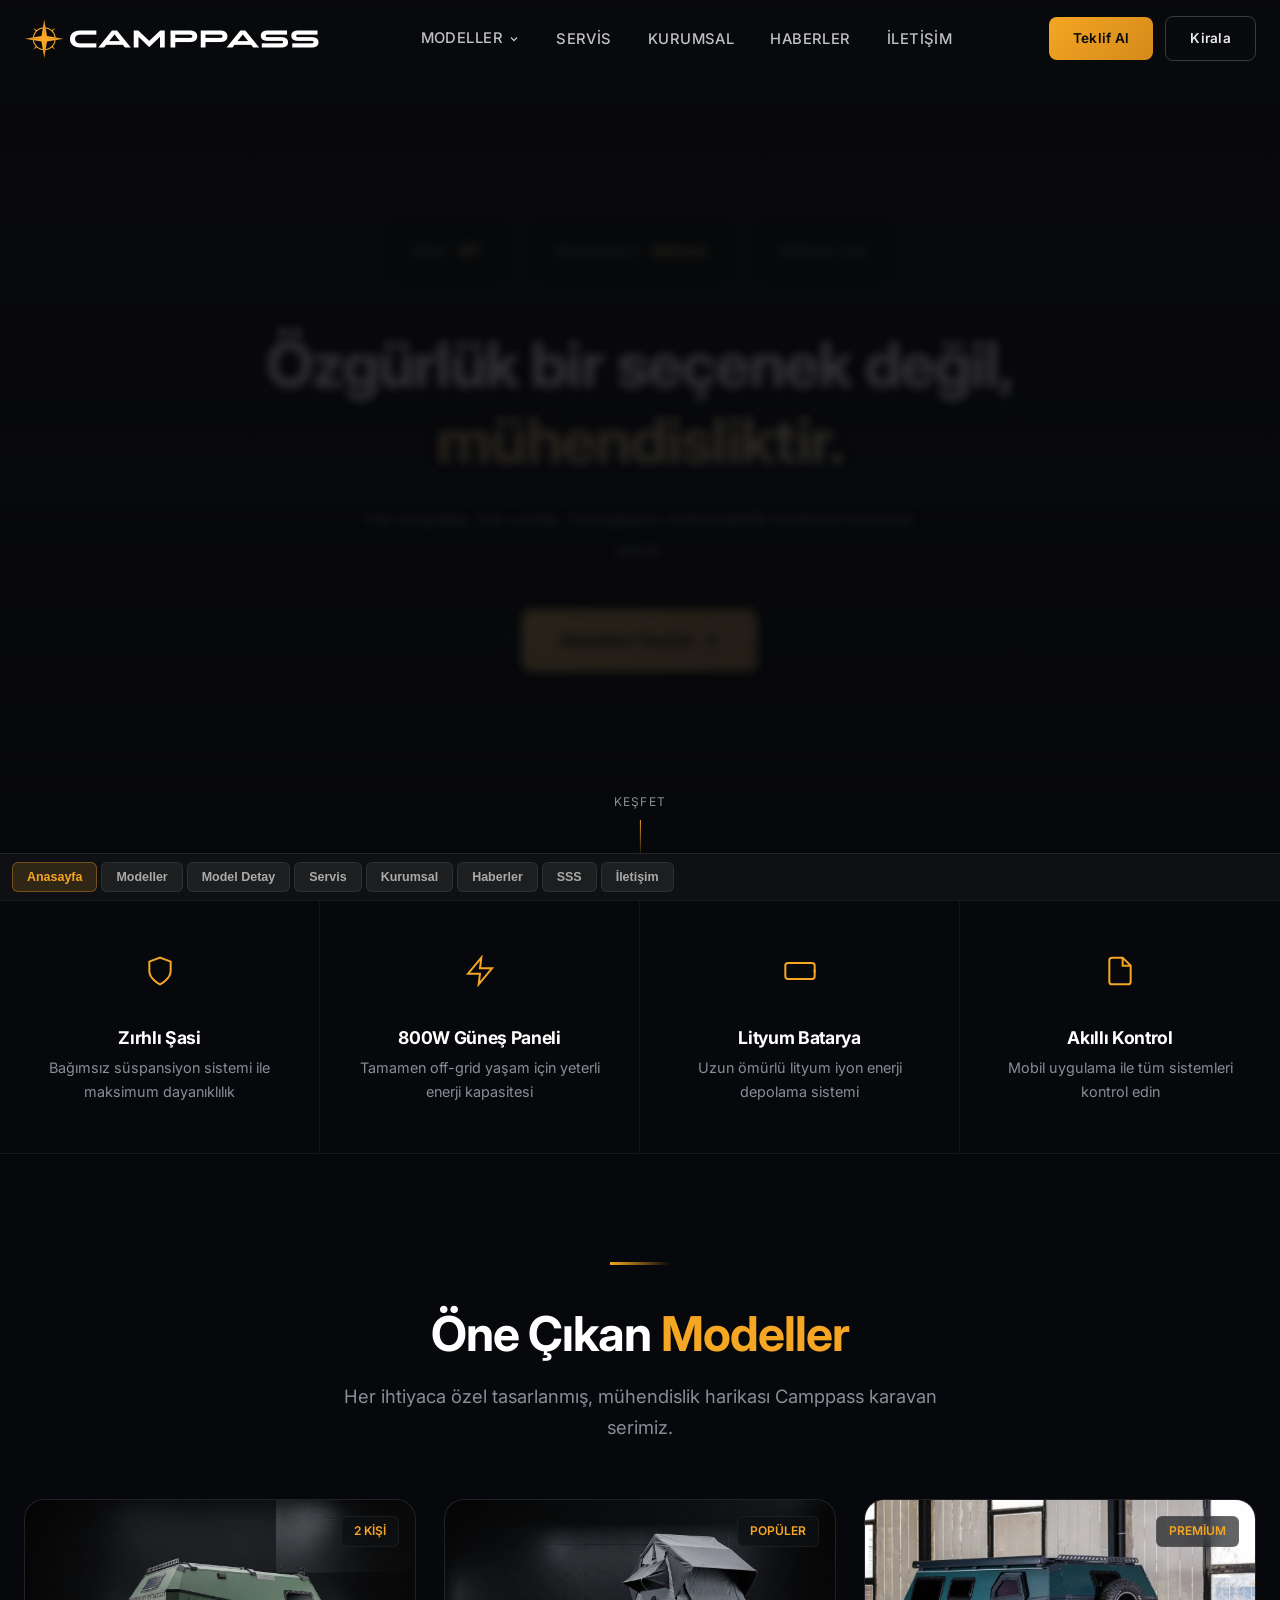
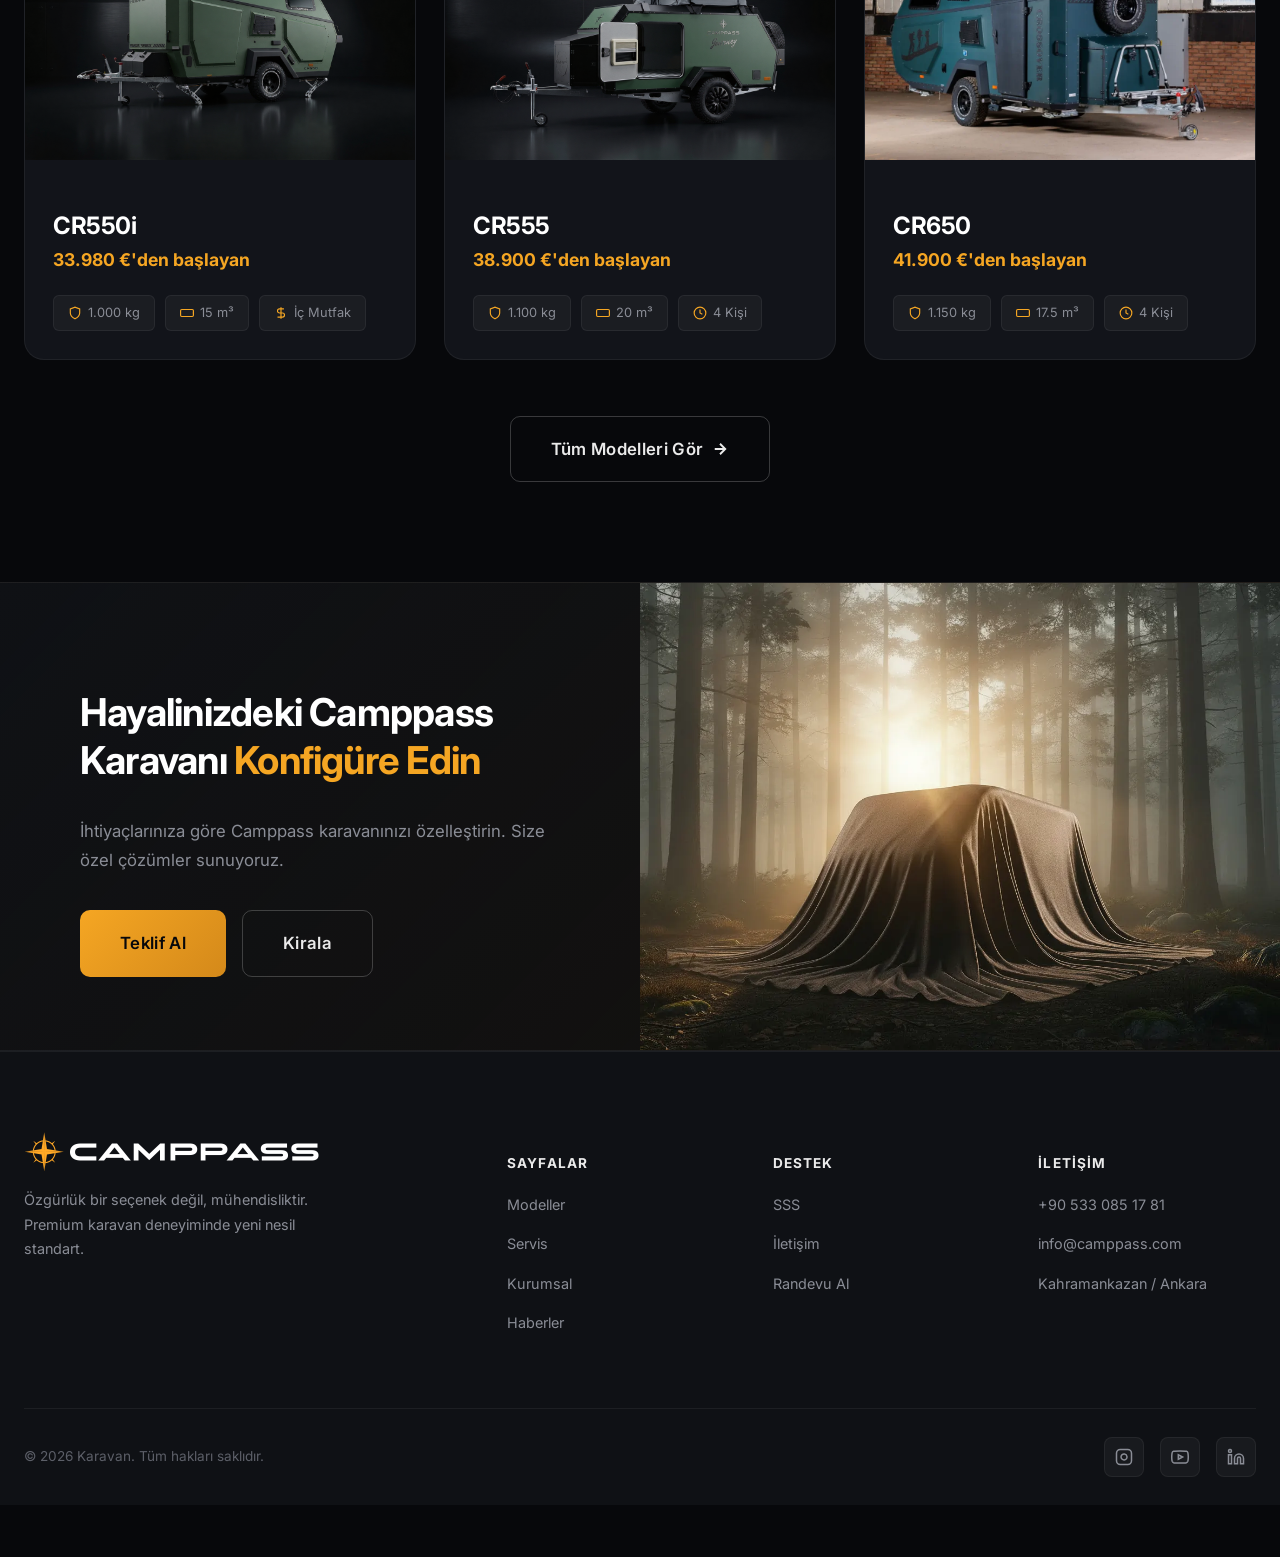
==== theme_camppass/preview.html @ e2d8f5e0 "Camppass Caravan - Odoo 16 Premium Website & 3D Configurator Three complete Odoo 16 modules: - carav" ====
﻿<!DOCTYPE html>
<html lang="tr">
<head>
    <meta charset="UTF-8"/>
    <meta name="viewport" content="width=device-width, initial-scale=1.0"/>
    <title>Camppass Premium — Local Preview</title>
    <link rel="preconnect" href="https://fonts.googleapis.com"/>
    <link href="https://fonts.googleapis.com/css2?family=Inter:wght@400;500;600;700;800;900&amp;display=swap" rel="stylesheet"/>
    <link rel="stylesheet" href="static/src/css/style.css"/>
    <link rel="stylesheet" href="static/src/css/models-cinematic.css"/>
    <link rel="stylesheet" href="static/src/css/corporate-cinematic.css"/>
    <link rel="stylesheet" href="static/src/css/contact-cinematic.css"/>
    <style>
        /* Preview-only nav for page switching */
        .preview-nav{position:fixed;bottom:0;left:0;right:0;z-index:99999;background:rgba(15,17,21,.95);backdrop-filter:blur(16px);-webkit-backdrop-filter:blur(16px);border-top:1px solid rgba(255,255,255,.08);display:flex;gap:4px;padding:8px 12px;overflow-x:auto;font-family:'Inter',sans-serif;}
        .preview-nav button{background:rgba(255,255,255,.06);color:#aaa;border:1px solid rgba(255,255,255,.08);border-radius:6px;padding:7px 14px;font-size:.78rem;font-weight:600;cursor:pointer;white-space:nowrap;transition:all .25s;}
        .preview-nav button:hover,.preview-nav button.active{background:rgba(245,166,35,.15);color:#F5A623;border-color:rgba(245,166,35,.35);}
        .preview-page{display:none;}
        .preview-page.active{display:block;}
        /* placeholder images */
        img[src*="caravan_theme"]{background:linear-gradient(135deg,#14161C 0%,#1A1D25 100%);display:block;min-height:180px;object-fit:cover;}
        video{background:#0a0b0e;}
        body{margin:0;padding:0;}

        /* ============================================================
           HERO CINEMATIC TEXT REVEAL
           ============================================================ */
        #heroContent {
            transition: opacity 0.9s ease-in-out,
                        filter 0.9s ease-in-out,
                        transform 0.9s ease-in-out;
        }
        #heroContent.hero-playing {
            opacity: 0.28;
            filter: blur(5px) brightness(0.6) saturate(0.45);
            transform: scale(0.982);
        }
        #heroContent.hero-revealed {
            opacity: 1;
            filter: blur(0px) brightness(1) saturate(1)
                    drop-shadow(0 0 28px rgba(245,166,35,0.35));
            transform: scale(1);
        }
        /* Overlay: darker during playback, lighter after reveal */
        #heroOverlay {
            transition: background 0.9s ease-in-out;
        }
        #heroOverlay.hero-playing {
            background: linear-gradient(180deg,
                rgba(7,8,11,0.50) 0%,
                rgba(7,8,11,0.72) 55%,
                rgba(7,8,11,1) 100%);
        }
        #heroOverlay.hero-revealed {
            background: linear-gradient(180deg,
                rgba(7,8,11,0.12) 0%,
                rgba(7,8,11,0.30) 48%,
                rgba(7,8,11,0.82) 84%,
                rgba(7,8,11,1) 100%);
        }
    </style>
</head>
<body class="caravan-page" style="padding-bottom:52px;">

<!-- ============ PREVIEW PAGE SWITCHER ============ -->
<div class="preview-nav" id="previewNav">
    <button class="active" data-page="home">Anasayfa</button>
    <button data-page="models">Modeller</button>
    <button data-page="detail">Model Detay</button>
    <button data-page="service">Servis</button>
    <button data-page="corporate">Kurumsal</button>
    <button data-page="news">Haberler</button>
    <button data-page="faq">SSS</button>
    <button data-page="contact">İletişim</button>
</div>

<!-- ============================================================
     HEADER (shared)
     ============================================================ -->
<header class="cv-header" id="cvHeader">
    <div class="cv-header-inner">
        <a href="#" class="cv-logo" onclick="return false;">
            <img src="static/src/img/camppass-logo.webp" alt="Camppass" height="38"/>
        </a>
        <ul class="cv-nav">
            <li class="cv-nav-dropdown">
                <a href="#" data-go="models" class="cv-nav-dropdown-trigger">Modeller <svg class="cv-nav-arrow" width="12" height="12" viewBox="0 0 24 24" fill="none" stroke="currentColor" stroke-width="2.5"><polyline points="6 9 12 15 18 9"/></svg></a>
                <ul class="cv-nav-dropdown-menu">
                    <li><a href="#" data-go="detail" data-detail-model="cr650">CR650</a></li>
                    <li><a href="#" data-go="detail" data-detail-model="cr550i">CR550i</a></li>
                    <li><a href="#" data-go="detail" data-detail-model="cr555">CR555</a></li>
                    <li><a href="#" data-go="detail" data-detail-model="cr400j">CR400 Journey</a></li>
                    <li><a href="#" data-go="detail" data-detail-model="cr400">CR400</a></li>
                    <li><a href="#" data-go="detail" data-detail-model="cr455">CR455</a></li>
                    <li><a href="#" data-go="detail" data-detail-model="cr550">CR550</a></li>
                    <li class="cv-nav-dropdown-divider"></li>
                    <li><a href="#" data-go="models" class="cv-nav-dropdown-all">Stoktaki Modeller →</a></li>
                </ul>
            </li>
            <li><a href="#" data-go="service">Servis</a></li>
            <li><a href="#" data-go="corporate">Kurumsal</a></li>
            <li><a href="#" data-go="news">Haberler</a></li>
            <li><a href="#" data-go="contact">İletişim</a></li>
        </ul>
        <div class="cv-header-cta">
            <a href="#" class="cv-btn cv-btn-gold" data-go="models">Teklif Al</a>
            <a href="#" class="cv-btn cv-btn-outline" data-go="contact">Kirala</a>
        </div>
        <button class="cv-hamburger" aria-label="Menü" id="cvHamburger">
            <span></span><span></span><span></span>
        </button>
    </div>
</header>

<div class="cv-mobile-menu" id="cvMobileMenu">
    <button class="cv-mobile-close" id="cvMobileClose" aria-label="Kapat">
        <svg width="24" height="24" viewBox="0 0 24 24" fill="none" stroke="currentColor" stroke-width="2"><line x1="18" y1="6" x2="6" y2="18"/><line x1="6" y1="6" x2="18" y2="18"/></svg>
    </button>
    <nav class="cv-mobile-nav">
        <a href="#" class="cv-mob-link" data-go="home">Anasayfa</a>

        <!-- Modeller accordion -->
        <div class="cv-mob-accordion">
            <button class="cv-mob-accordion-trigger" id="cvMobModelsTrigger" type="button">
                Modeller
                <svg class="cv-mob-acc-arrow" width="16" height="16" viewBox="0 0 24 24" fill="none" stroke="currentColor" stroke-width="2.5"><polyline points="6 9 12 15 18 9"/></svg>
            </button>
            <div class="cv-mob-accordion-body" id="cvMobModelsBody">
                <a href="#" class="cv-mob-sublink" data-go="detail" data-detail-model="cr650">CR650</a>
                <a href="#" class="cv-mob-sublink" data-go="detail" data-detail-model="cr550i">CR550i</a>
                <a href="#" class="cv-mob-sublink" data-go="detail" data-detail-model="cr555">CR555</a>
                <a href="#" class="cv-mob-sublink" data-go="detail" data-detail-model="cr400j">CR400 Journey</a>
                <a href="#" class="cv-mob-sublink" data-go="detail" data-detail-model="cr400">CR400</a>
                <a href="#" class="cv-mob-sublink" data-go="detail" data-detail-model="cr455">CR455</a>
                <a href="#" class="cv-mob-sublink" data-go="detail" data-detail-model="cr550">CR550</a>
                <a href="#" class="cv-mob-sublink cv-mob-sublink-all" data-go="models">Stoktaki Modeller →</a>
            </div>
        </div>

        <a href="#" class="cv-mob-link" data-go="service">Servis</a>
        <a href="#" class="cv-mob-link" data-go="corporate">Kurumsal</a>
        <a href="#" class="cv-mob-link" data-go="news">Haberler</a>
        <a href="#" class="cv-mob-link" data-go="contact">İletişim</a>
    </nav>
    <div class="cv-mobile-cta">
        <a href="#" class="cv-btn cv-btn-gold" data-go="models">Teklif Al</a>
        <a href="#" class="cv-btn cv-btn-outline" data-go="contact">Kirala</a>
    </div>
</div>

<!-- ================================================================
     PAGE: HOME
     ================================================================ -->
<div class="preview-page active" id="page-home">

    <!-- HERO -->
    <section class="cv-hero">
        <video id="heroVideo" class="cv-hero-video" autoplay muted playsinline preload="auto">
            <source src="static/src/video/hero.mp4" type="video/mp4"/>
        </video>
        <div id="heroOverlay" class="cv-hero-overlay hero-playing"></div>
        <div id="heroContent" class="cv-hero-content hero-playing">
            <div class="cv-hero-hud cv-animate">
                <div class="cv-hud-item"><span>Eğim:</span><span class="cv-hud-value">35°</span></div>
                <div class="cv-hud-item"><span>Süspansiyon:</span><span class="cv-hud-value">280mm</span></div>
                <div class="cv-hud-item"><span>Bağımsız Şasi</span></div>
            </div>
            <h1 class="cv-hero-title cv-animate cv-animate-delay-1">
                Özgürlük bir seçenek değil,<br/><span class="highlight">mühendisliktir.</span>
            </h1>
            <p class="cv-hero-subtitle cv-animate cv-animate-delay-2">Her koşulda, her yolda. Camppass mühendislik harikası karavan serisi.</p>
            <div class="cv-animate cv-animate-delay-3">
                <a href="#" class="cv-btn cv-btn-gold cv-btn-lg" data-go="models">
                    Modelleri Keşfet
                    <svg width="18" height="18" viewBox="0 0 24 24" fill="none" stroke="currentColor" stroke-width="2.5" stroke-linecap="round" stroke-linejoin="round"><line x1="5" y1="12" x2="19" y2="12"/><polyline points="12 5 19 12 12 19"/></svg>
                </a>
            </div>
        </div>
        <div class="cv-hero-scroll"><span>Keşfet</span><div class="cv-scroll-line"></div></div>
    </section>

    <!-- FEATURES -->
    <section class="cv-features-strip">
        <div class="cv-feature-item cv-animate">
            <div class="cv-feature-icon"><svg width="32" height="32" viewBox="0 0 24 24" fill="none" stroke="currentColor" stroke-width="1.5"><path d="M12 22s8-4 8-10V5l-8-3-8 3v7c0 6 8 10 8 10z"/></svg></div>
            <h4>Zırhlı Şasi</h4><p>Bağımsız süspansiyon sistemi ile maksimum dayanıklılık</p>
        </div>
        <div class="cv-feature-item cv-animate cv-animate-delay-1">
            <div class="cv-feature-icon"><svg width="32" height="32" viewBox="0 0 24 24" fill="none" stroke="currentColor" stroke-width="1.5"><path d="M13 2L3 14h9l-1 8 10-12h-9l1-8z"/></svg></div>
            <h4>800W Güneş Paneli</h4><p>Tamamen off-grid yaşam için yeterli enerji kapasitesi</p>
        </div>
        <div class="cv-feature-item cv-animate cv-animate-delay-2">
            <div class="cv-feature-icon"><svg width="32" height="32" viewBox="0 0 24 24" fill="none" stroke="currentColor" stroke-width="1.5"><rect x="1" y="6" width="22" height="12" rx="2" ry="2"/><line x1="23" y1="13" x2="23" y2="11"/></svg></div>
            <h4>Lityum Batarya</h4><p>Uzun ömürlü lityum iyon enerji depolama sistemi</p>
        </div>
        <div class="cv-feature-item cv-animate cv-animate-delay-3">
            <div class="cv-feature-icon"><svg width="32" height="32" viewBox="0 0 24 24" fill="none" stroke="currentColor" stroke-width="1.5"><path d="M14 2H6a2 2 0 0 0-2 2v16a2 2 0 0 0 2 2h12a2 2 0 0 0 2-2V8z"/><polyline points="14 2 14 8 20 8"/></svg></div>
            <h4>Akıllı Kontrol</h4><p>Mobil uygulama ile tüm sistemleri kontrol edin</p>
        </div>
    </section>

    <!-- FEATURED MODELS -->
    <section class="cv-section">
        <div class="cv-container">
            <div class="cv-animate" style="text-align:center;">
                <hr class="cv-gold-line centered"/>
                <h2 class="cv-section-title">Öne Çıkan <span class="cv-accent-text">Modeller</span></h2>
                <p class="cv-section-subtitle centered">Her ihtiyaca özel tasarlanmış, mühendislik harikası Camppass karavan serimiz.</p>
            </div>
            <div class="cv-models-grid">
                <a href="#" class="cv-model-card cv-animate cv-animate-delay-1" data-go="models" style="text-decoration:none;color:inherit;">
                    <div class="cv-model-card-img"><img src="static/src/img/model-cr550i.png" alt="CR550i"/><span class="cv-model-card-badge">2 Kişi</span></div>
                    <div class="cv-model-card-body">
                        <h3>CR550i</h3>
                        <div class="cv-model-card-price">33.980 €'den başlayan</div>
                        <div class="cv-model-specs">
                            <span class="cv-spec-badge"><svg width="14" height="14" viewBox="0 0 24 24" fill="none" stroke="currentColor" stroke-width="2"><path d="M12 22s8-4 8-10V5l-8-3-8 3v7c0 6 8 10 8 10z"/></svg> 1.000 kg</span>
                            <span class="cv-spec-badge"><svg width="14" height="14" viewBox="0 0 24 24" fill="none" stroke="currentColor" stroke-width="2"><rect x="1" y="6" width="22" height="12" rx="2" ry="2"/><line x1="23" y1="13" x2="23" y2="11"/></svg> 15 m³</span>
                            <span class="cv-spec-badge"><svg width="14" height="14" viewBox="0 0 24 24" fill="none" stroke="currentColor" stroke-width="2"><line x1="12" y1="2" x2="12" y2="22"/><path d="M17 5H9.5a3.5 3.5 0 0 0 0 7h5a3.5 3.5 0 0 1 0 7H6"/></svg> İç Mutfak</span>
                        </div>
                    </div>
                </a>
                <a href="#" class="cv-model-card cv-animate cv-animate-delay-2" data-go="models" style="text-decoration:none;color:inherit;">
                    <div class="cv-model-card-img"><img src="static/src/img/model-cr555.png" alt="CR555"/><span class="cv-model-card-badge">Popüler</span></div>
                    <div class="cv-model-card-body">
                        <h3>CR555</h3>
                        <div class="cv-model-card-price">38.900 €'den başlayan</div>
                        <div class="cv-model-specs">
                            <span class="cv-spec-badge"><svg width="14" height="14" viewBox="0 0 24 24" fill="none" stroke="currentColor" stroke-width="2"><path d="M12 22s8-4 8-10V5l-8-3-8 3v7c0 6 8 10 8 10z"/></svg> 1.100 kg</span>
                            <span class="cv-spec-badge"><svg width="14" height="14" viewBox="0 0 24 24" fill="none" stroke="currentColor" stroke-width="2"><rect x="1" y="6" width="22" height="12" rx="2" ry="2"/><line x1="23" y1="13" x2="23" y2="11"/></svg> 20 m³</span>
                            <span class="cv-spec-badge"><svg width="14" height="14" viewBox="0 0 24 24" fill="none" stroke="currentColor" stroke-width="2"><circle cx="12" cy="12" r="10"/><polyline points="12 6 12 12 16 14"/></svg> 4 Kişi</span>
                        </div>
                    </div>
                </a>
                <a href="#" class="cv-model-card cv-animate cv-animate-delay-3" data-go="models" style="text-decoration:none;color:inherit;">
                    <div class="cv-model-card-img"><img src="static/src/img/model-cr650.webp" alt="CR650"/><span class="cv-model-card-badge">Premium</span></div>
                    <div class="cv-model-card-body">
                        <h3>CR650</h3>
                        <div class="cv-model-card-price">41.900 €'den başlayan</div>
                        <div class="cv-model-specs">
                            <span class="cv-spec-badge"><svg width="14" height="14" viewBox="0 0 24 24" fill="none" stroke="currentColor" stroke-width="2"><path d="M12 22s8-4 8-10V5l-8-3-8 3v7c0 6 8 10 8 10z"/></svg> 1.150 kg</span>
                            <span class="cv-spec-badge"><svg width="14" height="14" viewBox="0 0 24 24" fill="none" stroke="currentColor" stroke-width="2"><rect x="1" y="6" width="22" height="12" rx="2" ry="2"/><line x1="23" y1="13" x2="23" y2="11"/></svg> 17.5 m³</span>
                            <span class="cv-spec-badge"><svg width="14" height="14" viewBox="0 0 24 24" fill="none" stroke="currentColor" stroke-width="2"><circle cx="12" cy="12" r="10"/><polyline points="12 6 12 12 16 14"/></svg> 4 Kişi</span>
                        </div>
                    </div>
                </a>
            </div>
            <div style="text-align:center;margin-top:56px;" class="cv-animate">
                <a href="#" class="cv-btn cv-btn-outline cv-btn-lg" data-go="models">Tüm Modelleri Gör <svg width="18" height="18" viewBox="0 0 24 24" fill="none" stroke="currentColor" stroke-width="2.5"><line x1="5" y1="12" x2="19" y2="12"/><polyline points="12 5 19 12 12 19"/></svg></a>
            </div>
        </div>
    </section>

    <!-- CTA -->
    <section class="cv-cta-banner">
        <div class="cv-cta-split">
            <div class="cv-cta-left cv-animate">
                <h2>Hayalinizdeki Camppass Karavanı <span class="cv-accent-text">Konfigüre Edin</span></h2>
                <p>İhtiyaçlarınıza göre Camppass karavanınızı özelleştirin. Size özel çözümler sunuyoruz.</p>
                <div class="cv-cta-buttons">
                    <a href="#" class="cv-btn cv-btn-gold cv-btn-lg" data-go="models">Teklif Al</a>
                    <a href="#" class="cv-btn cv-btn-outline cv-btn-lg" data-go="contact">Kirala</a>
                </div>
            </div>
            <div class="cv-cta-right">
                <img src="static/src/img/banner2.webp" alt="Camppass Karavan" class="cv-cta-img"/>
            </div>
        </div>
    </section>
</div>

<!-- ================================================================
     PAGE: MODELS — CINEMATIC SCROLL EXPERIENCE
     ================================================================ -->
<div class="preview-page" id="page-models">

    <!-- ===== SECTION 1: IMMERSIVE ENTRY ===== -->
    <section class="mx-entry" id="mxEntry">
        <canvas class="mx-particles" id="mxParticles"></canvas>
        <div class="mx-entry-content">
            <div class="mx-entry-line mx-entry-l1">Bir Camppass karavan seçmiyorsun.</div>
            <div class="mx-entry-line mx-entry-l2">Bir yaşam tarzı <span class="cv-accent-text">seçiyorsun.</span></div>
        </div>
        <div class="mx-scroll-hint" id="mxScrollHint">
            <span>Keşfet</span>
            <svg class="mx-scroll-arrow" width="20" height="20" viewBox="0 0 24 24" fill="none" stroke="currentColor" stroke-width="2"><polyline points="6 9 12 15 18 9"/></svg>
        </div>
        <div class="mx-light-ray mx-ray-1"></div>
        <div class="mx-light-ray mx-ray-2"></div>
    </section>

    <!-- ===== SECTION 2: CINEMATIC MODEL SCENES ===== -->
    <section class="mx-scenes" id="mxScenes">
        <!-- Model counter -->
        <div class="mx-model-counter" id="mxCounter"><span class="mx-counter-current">01</span> / <span class="mx-counter-total">07</span></div>

        <!-- Progress bar -->
        <div class="mx-progress"><div class="mx-progress-bar" id="mxProgressBar"></div></div>

        <!-- Scene 1: CR400 Journey -->
        <div class="mx-scene active" data-model="cr400j" data-bg="static/src/img/model-cr400j.png" data-detail-model="cr400j">
            <div class="mx-scene-bg"></div>
            <div class="mx-scene-inner">
                <div class="mx-scene-info">
                    <span class="mx-scene-badge">Kompakt</span>
                    <h2 class="mx-scene-name">CR400 Journey</h2>
                    <div class="mx-scene-tagline">Kompakt, hafif, özgür keşif</div>
                    <div class="mx-scene-price">12.900 €<span>'den başlayan</span></div>
                    <div class="mx-scene-cta">
                        <a href="#" class="cv-btn cv-btn-gold" data-go="detail">Detayları Keşfet</a>
                        <a href="#" class="cv-btn cv-btn-outline" data-go="contact">Teklif Al</a>
                    </div>
                </div>
                <div class="mx-scene-visual">
                    <div class="mx-scene-spotlight"></div>
                    <img src="static/src/img/model-cr400j.png" alt="CR400 Journey" class="mx-scene-img"/>
                    <div class="mx-scene-glow"></div>
                </div>
                <div class="mx-scene-specs">
                    <div class="mx-spec"><svg width="18" height="18" viewBox="0 0 24 24" fill="none" stroke="currentColor" stroke-width="2"><path d="M12 22s8-4 8-10V5l-8-3-8 3v7c0 6 8 10 8 10z"/></svg><span class="mx-spec-val">~450 kg</span><span class="mx-spec-lbl">Boş Ağırlık</span></div>
                    <div class="mx-spec"><svg width="18" height="18" viewBox="0 0 24 24" fill="none" stroke="currentColor" stroke-width="2"><rect x="1" y="6" width="22" height="12" rx="2" ry="2"/><line x1="23" y1="13" x2="23" y2="11"/></svg><span class="mx-spec-val">4 m³</span><span class="mx-spec-lbl">İç Hacim</span></div>
                    <div class="mx-spec"><svg width="18" height="18" viewBox="0 0 24 24" fill="none" stroke="currentColor" stroke-width="2"><circle cx="12" cy="12" r="10"/><polyline points="12 6 12 12 16 14"/></svg><span class="mx-spec-val">2 Kişi</span><span class="mx-spec-lbl">Kapasite</span></div>
                    <div class="mx-spec"><svg width="18" height="18" viewBox="0 0 24 24" fill="none" stroke="currentColor" stroke-width="2"><line x1="12" y1="2" x2="12" y2="22"/><path d="M17 5H9.5a3.5 3.5 0 0 0 0 7h5a3.5 3.5 0 0 1 0 7H6"/></svg><span class="mx-spec-val">4.440 mm</span><span class="mx-spec-lbl">Uzunluk</span></div>
                </div>
            </div>
        </div>

        <!-- Scene 2: CR400 -->
        <div class="mx-scene" data-model="cr400" data-bg="static/src/img/model-cr400.png" data-detail-model="cr400">
            <div class="mx-scene-bg"></div>
            <div class="mx-scene-inner">
                <div class="mx-scene-info">
                    <span class="mx-scene-badge">Başlangıç</span>
                    <h2 class="mx-scene-name">CR400</h2>
                    <div class="mx-scene-tagline">Özgürlüğün anahtarı – macera burada başlıyor</div>
                    <div class="mx-scene-price">14.900 €<span>'den başlayan</span></div>
                    <div class="mx-scene-cta">
                        <a href="#" class="cv-btn cv-btn-gold" data-go="detail">Detayları Keşfet</a>
                        <a href="#" class="cv-btn cv-btn-outline" data-go="contact">Teklif Al</a>
                    </div>
                </div>
                <div class="mx-scene-visual">
                    <div class="mx-scene-spotlight"></div>
                    <img src="static/src/img/model-cr400.png" alt="CR400" class="mx-scene-img"/>
                    <div class="mx-scene-glow"></div>
                </div>
                <div class="mx-scene-specs">
                    <div class="mx-spec"><svg width="18" height="18" viewBox="0 0 24 24" fill="none" stroke="currentColor" stroke-width="2"><path d="M12 22s8-4 8-10V5l-8-3-8 3v7c0 6 8 10 8 10z"/></svg><span class="mx-spec-val">450 kg</span><span class="mx-spec-lbl">Boş Ağırlık</span></div>
                    <div class="mx-spec"><svg width="18" height="18" viewBox="0 0 24 24" fill="none" stroke="currentColor" stroke-width="2"><rect x="1" y="6" width="22" height="12" rx="2" ry="2"/><line x1="23" y1="13" x2="23" y2="11"/></svg><span class="mx-spec-val">4 m³</span><span class="mx-spec-lbl">İç Hacim</span></div>
                    <div class="mx-spec"><svg width="18" height="18" viewBox="0 0 24 24" fill="none" stroke="currentColor" stroke-width="2"><circle cx="12" cy="12" r="10"/><polyline points="12 6 12 12 16 14"/></svg><span class="mx-spec-val">2 Kişi</span><span class="mx-spec-lbl">Kapasite</span></div>
                    <div class="mx-spec"><svg width="18" height="18" viewBox="0 0 24 24" fill="none" stroke="currentColor" stroke-width="2"><line x1="12" y1="2" x2="12" y2="22"/><path d="M17 5H9.5a3.5 3.5 0 0 0 0 7h5a3.5 3.5 0 0 1 0 7H6"/></svg><span class="mx-spec-val">750 kg</span><span class="mx-spec-lbl">Taşıma Kap.</span></div>
                </div>
            </div>
        </div>

        <!-- Scene 3: CR455 -->
        <div class="mx-scene" data-model="cr455" data-bg="static/src/img/model-cr455.webp" data-detail-model="cr455">
            <div class="mx-scene-bg"></div>
            <div class="mx-scene-inner">
                <div class="mx-scene-info">
                    <span class="mx-scene-badge">Off-Road</span>
                    <h2 class="mx-scene-name">CR455</h2>
                    <div class="mx-scene-tagline">Her arazide özgürlük ve konfor</div>
                    <div class="mx-scene-price">34.800 €<span>'den başlayan</span></div>
                    <div class="mx-scene-cta">
                        <a href="#" class="cv-btn cv-btn-gold" data-go="detail">Detayları Keşfet</a>
                        <a href="#" class="cv-btn cv-btn-outline" data-go="contact">Teklif Al</a>
                    </div>
                </div>
                <div class="mx-scene-visual">
                    <div class="mx-scene-spotlight"></div>
                    <img src="static/src/img/model-cr455.webp" alt="CR455" class="mx-scene-img"/>
                    <div class="mx-scene-glow"></div>
                </div>
                <div class="mx-scene-specs">
                    <div class="mx-spec"><svg width="18" height="18" viewBox="0 0 24 24" fill="none" stroke="currentColor" stroke-width="2"><path d="M12 22s8-4 8-10V5l-8-3-8 3v7c0 6 8 10 8 10z"/></svg><span class="mx-spec-val">900 kg</span><span class="mx-spec-lbl">Boş Ağırlık</span></div>
                    <div class="mx-spec"><svg width="18" height="18" viewBox="0 0 24 24" fill="none" stroke="currentColor" stroke-width="2"><rect x="1" y="6" width="22" height="12" rx="2" ry="2"/><line x1="23" y1="13" x2="23" y2="11"/></svg><span class="mx-spec-val">15 m³</span><span class="mx-spec-lbl">İç Hacim</span></div>
                    <div class="mx-spec"><svg width="18" height="18" viewBox="0 0 24 24" fill="none" stroke="currentColor" stroke-width="2"><circle cx="12" cy="12" r="10"/><polyline points="12 6 12 12 16 14"/></svg><span class="mx-spec-val">4 Kişi</span><span class="mx-spec-lbl">Kapasite</span></div>
                    <div class="mx-spec"><svg width="18" height="18" viewBox="0 0 24 24" fill="none" stroke="currentColor" stroke-width="2"><line x1="12" y1="2" x2="12" y2="22"/><path d="M17 5H9.5a3.5 3.5 0 0 0 0 7h5a3.5 3.5 0 0 1 0 7H6"/></svg><span class="mx-spec-val">Dış+İç</span><span class="mx-spec-lbl">Mutfak</span></div>
                </div>
            </div>
        </div>

        <!-- Scene 4: CR550 -->
        <div class="mx-scene" data-model="cr550" data-bg="static/src/img/model-cr550.webp" data-detail-model="cr550">
            <div class="mx-scene-bg"></div>
            <div class="mx-scene-inner">
                <div class="mx-scene-info">
                    <span class="mx-scene-badge">Aile</span>
                    <h2 class="mx-scene-name">CR550</h2>
                    <div class="mx-scene-tagline">Macera, konfor ve güvenilirlik bir arada</div>
                    <div class="mx-scene-price">33.980 €<span>'den başlayan</span></div>
                    <div class="mx-scene-cta">
                        <a href="#" class="cv-btn cv-btn-gold" data-go="detail">Detayları Keşfet</a>
                        <a href="#" class="cv-btn cv-btn-outline" data-go="contact">Teklif Al</a>
                    </div>
                </div>
                <div class="mx-scene-visual">
                    <div class="mx-scene-spotlight"></div>
                    <img src="static/src/img/model-cr550.webp" alt="CR550" class="mx-scene-img"/>
                    <div class="mx-scene-glow"></div>
                </div>
                <div class="mx-scene-specs">
                    <div class="mx-spec"><svg width="18" height="18" viewBox="0 0 24 24" fill="none" stroke="currentColor" stroke-width="2"><path d="M12 22s8-4 8-10V5l-8-3-8 3v7c0 6 8 10 8 10z"/></svg><span class="mx-spec-val">1.000 kg</span><span class="mx-spec-lbl">Boş Ağırlık</span></div>
                    <div class="mx-spec"><svg width="18" height="18" viewBox="0 0 24 24" fill="none" stroke="currentColor" stroke-width="2"><rect x="1" y="6" width="22" height="12" rx="2" ry="2"/><line x1="23" y1="13" x2="23" y2="11"/></svg><span class="mx-spec-val">15 m³</span><span class="mx-spec-lbl">İç Hacim</span></div>
                    <div class="mx-spec"><svg width="18" height="18" viewBox="0 0 24 24" fill="none" stroke="currentColor" stroke-width="2"><circle cx="12" cy="12" r="10"/><polyline points="12 6 12 12 16 14"/></svg><span class="mx-spec-val">4 Kişi</span><span class="mx-spec-lbl">Kapasite</span></div>
                    <div class="mx-spec"><svg width="18" height="18" viewBox="0 0 24 24" fill="none" stroke="currentColor" stroke-width="2"><line x1="12" y1="2" x2="12" y2="22"/><path d="M17 5H9.5a3.5 3.5 0 0 0 0 7h5a3.5 3.5 0 0 1 0 7H6"/></svg><span class="mx-spec-val">5.520 mm</span><span class="mx-spec-lbl">Uzunluk</span></div>
                </div>
            </div>
        </div>

        <!-- Scene 5: CR550i -->
        <div class="mx-scene" data-model="cr550i" data-bg="static/src/img/model-cr550i.png" data-detail-model="cr550i">
            <div class="mx-scene-bg"></div>
            <div class="mx-scene-inner">
                <div class="mx-scene-info">
                    <span class="mx-scene-badge">Çift Kişilik</span>
                    <h2 class="mx-scene-name">CR550i</h2>
                    <div class="mx-scene-tagline">Macera, konfor ve stil bir arada</div>
                    <div class="mx-scene-price">33.980 €<span>'den başlayan</span></div>
                    <div class="mx-scene-cta">
                        <a href="#" class="cv-btn cv-btn-gold" data-go="detail">Detayları Keşfet</a>
                        <a href="#" class="cv-btn cv-btn-outline" data-go="contact">Teklif Al</a>
                    </div>
                </div>
                <div class="mx-scene-visual">
                    <div class="mx-scene-spotlight"></div>
                    <img src="static/src/img/model-cr550i.png" alt="CR550i" class="mx-scene-img"/>
                    <div class="mx-scene-glow"></div>
                </div>
                <div class="mx-scene-specs">
                    <div class="mx-spec"><svg width="18" height="18" viewBox="0 0 24 24" fill="none" stroke="currentColor" stroke-width="2"><path d="M12 22s8-4 8-10V5l-8-3-8 3v7c0 6 8 10 8 10z"/></svg><span class="mx-spec-val">1.000 kg</span><span class="mx-spec-lbl">Boş Ağırlık</span></div>
                    <div class="mx-spec"><svg width="18" height="18" viewBox="0 0 24 24" fill="none" stroke="currentColor" stroke-width="2"><rect x="1" y="6" width="22" height="12" rx="2" ry="2"/><line x1="23" y1="13" x2="23" y2="11"/></svg><span class="mx-spec-val">15 m³</span><span class="mx-spec-lbl">İç Hacim</span></div>
                    <div class="mx-spec"><svg width="18" height="18" viewBox="0 0 24 24" fill="none" stroke="currentColor" stroke-width="2"><circle cx="12" cy="12" r="10"/><polyline points="12 6 12 12 16 14"/></svg><span class="mx-spec-val">2 Kişi</span><span class="mx-spec-lbl">Kapasite</span></div>
                    <div class="mx-spec"><svg width="18" height="18" viewBox="0 0 24 24" fill="none" stroke="currentColor" stroke-width="2"><line x1="12" y1="2" x2="12" y2="22"/><path d="M17 5H9.5a3.5 3.5 0 0 0 0 7h5a3.5 3.5 0 0 1 0 7H6"/></svg><span class="mx-spec-val">İç Mutfak</span><span class="mx-spec-lbl">Donanım</span></div>
                </div>
            </div>
        </div>

        <!-- Scene 6: CR555 -->
        <div class="mx-scene" data-model="cr555" data-bg="static/src/img/model-cr555.png" data-detail-model="cr555">
            <div class="mx-scene-bg"></div>
            <div class="mx-scene-inner">
                <div class="mx-scene-info">
                    <span class="mx-scene-badge">Popüler</span>
                    <h2 class="mx-scene-name">CR555</h2>
                    <div class="mx-scene-tagline">Özgürlük ve konfor, yol nereye giderse gitsin</div>
                    <div class="mx-scene-price">38.900 €<span>'den başlayan</span></div>
                    <div class="mx-scene-cta">
                        <a href="#" class="cv-btn cv-btn-gold" data-go="detail">Detayları Keşfet</a>
                        <a href="#" class="cv-btn cv-btn-outline" data-go="contact">Teklif Al</a>
                    </div>
                </div>
                <div class="mx-scene-visual">
                    <div class="mx-scene-spotlight"></div>
                    <img src="static/src/img/model-cr555.png" alt="CR555" class="mx-scene-img"/>
                    <div class="mx-scene-glow"></div>
                </div>
                <div class="mx-scene-specs">
                    <div class="mx-spec"><svg width="18" height="18" viewBox="0 0 24 24" fill="none" stroke="currentColor" stroke-width="2"><path d="M12 22s8-4 8-10V5l-8-3-8 3v7c0 6 8 10 8 10z"/></svg><span class="mx-spec-val">1.100 kg</span><span class="mx-spec-lbl">Boş Ağırlık</span></div>
                    <div class="mx-spec"><svg width="18" height="18" viewBox="0 0 24 24" fill="none" stroke="currentColor" stroke-width="2"><rect x="1" y="6" width="22" height="12" rx="2" ry="2"/><line x1="23" y1="13" x2="23" y2="11"/></svg><span class="mx-spec-val">20 m³</span><span class="mx-spec-lbl">İç Hacim</span></div>
                    <div class="mx-spec"><svg width="18" height="18" viewBox="0 0 24 24" fill="none" stroke="currentColor" stroke-width="2"><circle cx="12" cy="12" r="10"/><polyline points="12 6 12 12 16 14"/></svg><span class="mx-spec-val">4 Kişi</span><span class="mx-spec-lbl">Kapasite</span></div>
                    <div class="mx-spec"><svg width="18" height="18" viewBox="0 0 24 24" fill="none" stroke="currentColor" stroke-width="2"><line x1="12" y1="2" x2="12" y2="22"/><path d="M17 5H9.5a3.5 3.5 0 0 0 0 7h5a3.5 3.5 0 0 1 0 7H6"/></svg><span class="mx-spec-val">5.750 mm</span><span class="mx-spec-lbl">Uzunluk</span></div>
                </div>
            </div>
        </div>

        <!-- Scene 7: CR650 -->
        <div class="mx-scene" data-model="cr650" data-bg="static/src/img/model-cr650.webp" data-detail-model="cr650">
            <div class="mx-scene-bg"></div>
            <div class="mx-scene-inner">
                <div class="mx-scene-info">
                    <span class="mx-scene-badge">Premium</span>
                    <h2 class="mx-scene-name">CR650</h2>
                    <div class="mx-scene-tagline">Lüks ve konforun mükemmel buluşması</div>
                    <div class="mx-scene-price">41.900 €<span>'den başlayan</span></div>
                    <div class="mx-scene-cta">
                        <a href="#" class="cv-btn cv-btn-gold" data-go="detail">Detayları Keşfet</a>
                        <a href="#" class="cv-btn cv-btn-outline" data-go="contact">Teklif Al</a>
                    </div>
                </div>
                <div class="mx-scene-visual">
                    <div class="mx-scene-spotlight"></div>
                    <img src="static/src/img/model-cr650.webp" alt="CR650" class="mx-scene-img"/>
                    <div class="mx-scene-glow"></div>
                </div>
                <div class="mx-scene-specs">
                    <div class="mx-spec"><svg width="18" height="18" viewBox="0 0 24 24" fill="none" stroke="currentColor" stroke-width="2"><path d="M12 22s8-4 8-10V5l-8-3-8 3v7c0 6 8 10 8 10z"/></svg><span class="mx-spec-val">1.150 kg</span><span class="mx-spec-lbl">Boş Ağırlık</span></div>
                    <div class="mx-spec"><svg width="18" height="18" viewBox="0 0 24 24" fill="none" stroke="currentColor" stroke-width="2"><rect x="1" y="6" width="22" height="12" rx="2" ry="2"/><line x1="23" y1="13" x2="23" y2="11"/></svg><span class="mx-spec-val">17.5 m³</span><span class="mx-spec-lbl">İç Hacim</span></div>
                    <div class="mx-spec"><svg width="18" height="18" viewBox="0 0 24 24" fill="none" stroke="currentColor" stroke-width="2"><circle cx="12" cy="12" r="10"/><polyline points="12 6 12 12 16 14"/></svg><span class="mx-spec-val">4 Kişi</span><span class="mx-spec-lbl">Kapasite</span></div>
                    <div class="mx-spec"><svg width="18" height="18" viewBox="0 0 24 24" fill="none" stroke="currentColor" stroke-width="2"><line x1="12" y1="2" x2="12" y2="22"/><path d="M17 5H9.5a3.5 3.5 0 0 0 0 7h5a3.5 3.5 0 0 1 0 7H6"/></svg><span class="mx-spec-val">6.960 mm</span><span class="mx-spec-lbl">Uzunluk</span></div>
                </div>
            </div>
        </div>

        <!-- Nav dots -->
        <div class="mx-nav-dots" id="mxNavDots">
            <button class="mx-dot active" data-idx="0"><span>CR400 Journey</span></button>
            <button class="mx-dot" data-idx="1"><span>CR400</span></button>
            <button class="mx-dot" data-idx="2"><span>CR455</span></button>
            <button class="mx-dot" data-idx="3"><span>CR550</span></button>
            <button class="mx-dot" data-idx="4"><span>CR550i</span></button>
            <button class="mx-dot" data-idx="5"><span>CR555</span></button>
            <button class="mx-dot" data-idx="6"><span>CR650</span></button>
        </div>
    </section>

    <!-- ===== SECTION 3: FLEET FINALE ===== -->
    <section class="mx-fleet" id="mxFleet">
        <canvas class="mx-particles mx-particles-fleet" id="mxParticles2"></canvas>
        <div class="mx-fleet-inner">
            <h2 class="mx-fleet-title"><span class="cv-accent-text">Seçimini yap.</span><br/>Yol seni bekliyor.</h2>
            <div class="mx-fleet-grid" id="mxFleetGrid">
                <div class="mx-fleet-card" data-go="detail" data-detail-model="cr400j">
                    <img src="static/src/img/model-cr400j.png" alt="CR400 Journey"/>
                    <div class="mx-fleet-label"><strong>CR400 Journey</strong><span>12.900 €</span></div>
                </div>
                <div class="mx-fleet-card" data-go="detail" data-detail-model="cr400">
                    <img src="static/src/img/model-cr400.png" alt="CR400"/>
                    <div class="mx-fleet-label"><strong>CR400</strong><span>14.900 €</span></div>
                </div>
                <div class="mx-fleet-card" data-go="detail" data-detail-model="cr455">
                    <img src="static/src/img/model-cr455.webp" alt="CR455"/>
                    <div class="mx-fleet-label"><strong>CR455</strong><span>34.800 €</span></div>
                </div>
                <div class="mx-fleet-card" data-go="detail" data-detail-model="cr550">
                    <img src="static/src/img/model-cr550.webp" alt="CR550"/>
                    <div class="mx-fleet-label"><strong>CR550</strong><span>33.980 €</span></div>
                </div>
                <div class="mx-fleet-card" data-go="detail" data-detail-model="cr550i">
                    <img src="static/src/img/model-cr550i.png" alt="CR550i"/>
                    <div class="mx-fleet-label"><strong>CR550i</strong><span>33.980 €</span></div>
                </div>
                <div class="mx-fleet-card" data-go="detail" data-detail-model="cr555">
                    <img src="static/src/img/model-cr555.png" alt="CR555"/>
                    <div class="mx-fleet-label"><strong>CR555</strong><span>38.900 €</span></div>
                </div>
                <div class="mx-fleet-card" data-go="detail" data-detail-model="cr650">
                    <img src="static/src/img/model-cr650.webp" alt="CR650"/>
                    <div class="mx-fleet-label"><strong>CR650</strong><span>41.900 €</span></div>
                </div>
            </div>
        </div>
    </section>

    <!-- ===== SECTION 4: AI MODEL SUGGESTION ===== -->
    <section class="mx-suggest" id="mxSuggest">
        <div class="cv-container">
            <div class="mx-suggest-header">
                <hr class="cv-gold-line centered"/>
                <h2 class="cv-section-title" style="text-align:center;">Hangi karavan <span class="cv-accent-text">sana göre?</span></h2>
                <p class="cv-section-subtitle centered">Birkaç soruya cevap ver, sana en uygun modeli önerelim.</p>
            </div>
            <div class="mx-suggest-wizard" id="mxWizard">
                <div class="mx-wiz-step active" data-step="1">
                    <div class="mx-wiz-q">Kaç kişi seyahat edeceksiniz?</div>
                    <div class="mx-wiz-options">
                        <button class="mx-wiz-opt" data-key="people" data-val="2">1-2 Kişi</button>
                        <button class="mx-wiz-opt" data-key="people" data-val="4">3-4 Kişi</button>
                        <button class="mx-wiz-opt" data-key="people" data-val="6">5-6 Kişi</button>
                    </div>
                </div>
                <div class="mx-wiz-step" data-step="2">
                    <div class="mx-wiz-q">Kullanım tercihiniz?</div>
                    <div class="mx-wiz-options">
                        <button class="mx-wiz-opt" data-key="terrain" data-val="road">Şehir &amp; Karayolu</button>
                        <button class="mx-wiz-opt" data-key="terrain" data-val="mixed">Karma Kullanım</button>
                        <button class="mx-wiz-opt" data-key="terrain" data-val="offroad">Off-Road &amp; Arazi</button>
                    </div>
                </div>
                <div class="mx-wiz-step" data-step="3">
                    <div class="mx-wiz-q">Bütçe aralığınız?</div>
                    <div class="mx-wiz-options">
                        <button class="mx-wiz-opt" data-key="budget" data-val="low">?1M altı</button>
                        <button class="mx-wiz-opt" data-key="budget" data-val="mid">?1M — ?1.5M</button>
                        <button class="mx-wiz-opt" data-key="budget" data-val="high">?1.5M üzeri</button>
                    </div>
                </div>
                <div class="mx-wiz-result" id="mxWizResult">
                    <div class="mx-wiz-result-inner">
                        <div class="mx-wiz-result-badge">Senin İçin Öneri</div>
                        <h3 class="mx-wiz-result-name" id="mxResultName">—</h3>
                        <p class="mx-wiz-result-reason" id="mxResultReason"></p>
                        <div class="mx-wiz-result-cta">
                            <a href="#" class="cv-btn cv-btn-gold" data-go="detail">Detayları Gör</a>
                            <button class="cv-btn cv-btn-outline" id="mxWizReset">Tekrar Dene</button>
                        </div>
                    </div>
                </div>
            </div>
            <div class="mx-wiz-progress" id="mxWizProgress">
                <div class="mx-wiz-pip active"></div>
                <div class="mx-wiz-pip"></div>
                <div class="mx-wiz-pip"></div>
            </div>
        </div>
    </section>

    <!-- ===== COMPARE MODE OVERLAY ===== -->
    <div class="mx-compare-overlay" id="mxCompare">
        <button class="mx-compare-close" id="mxCompareClose">&times;</button>
        <h2 class="mx-compare-title">Model <span class="cv-accent-text">Karşılaştır</span></h2>
        <div class="mx-compare-selectors">
            <select id="mxCompLeft" class="mx-compare-sel"></select>
            <span class="mx-compare-vs">VS</span>
            <select id="mxCompRight" class="mx-compare-sel"></select>
        </div>
        <div class="mx-compare-grid" id="mxCompareGrid"></div>
    </div>

    <!-- Floating compare button -->
    <button class="mx-compare-fab" id="mxCompareFab" title="Modelleri Karşılaştır">
        <svg width="20" height="20" viewBox="0 0 24 24" fill="none" stroke="currentColor" stroke-width="2"><line x1="18" y1="20" x2="18" y2="10"/><line x1="12" y1="20" x2="12" y2="4"/><line x1="6" y1="20" x2="6" y2="14"/></svg>
        <span>Karşılaştır</span>
    </button>

</div>

<!-- ================================================================
     PAGE: MODEL DETAIL
     ================================================================ -->
<div class="preview-page" id="page-detail">
    <section class="cv-detail-hero">
        <img id="dtHeroImg" src="static/src/img/model-cr550.webp" alt="Model"/>
        <div class="cv-detail-hero-overlay"></div>
        <div class="cv-detail-hero-content cv-container">
            <div class="cv-breadcrumb-nav" style="margin-bottom:24px;"><a href="#" data-go="home">Anasayfa</a><span class="separator">›</span><a href="#" data-go="models">Modeller</a><span class="separator">›</span><span id="dtBreadcrumb">CR550</span></div>
            <h1 class="cv-animate" id="dtTitle">CR550</h1>
            <div class="cv-model-card-price cv-animate cv-animate-delay-1" style="font-size:1.4rem;" id="dtPrice">33.980 €'den başlayan</div>
            <div style="margin-top:24px;" class="cv-animate cv-animate-delay-2">
                <a href="#" class="cv-btn cv-btn-gold cv-btn-lg" data-go="contact">Teklif Al</a>
                <a href="#" class="cv-btn cv-btn-outline cv-btn-lg" style="margin-left:12px;" data-go="contact">Kirala</a>
            </div>
        </div>
    </section>
    <section class="cv-section">
        <div class="cv-container">
            <div class="cv-animate" style="text-align:center;"><hr class="cv-gold-line centered"/><h2 class="cv-section-title">Teknik <span class="cv-accent-text">Özellikler</span></h2></div>
            <div class="cv-detail-specs-grid">
                <div class="cv-detail-spec-card cv-animate"><span class="spec-value" id="dtSpecKapasite">4 Kişi</span><span class="spec-label">Kapasite</span></div>
                <div class="cv-detail-spec-card cv-animate cv-animate-delay-1"><span class="spec-value" id="dtSpecAgirlik">1.000 kg</span><span class="spec-label">Boş Ağırlık</span></div>
                <div class="cv-detail-spec-card cv-animate cv-animate-delay-2"><span class="spec-value" id="dtSpecHacim">15 m³</span><span class="spec-label">İç Hacim</span></div>
                <div class="cv-detail-spec-card cv-animate cv-animate-delay-3"><span class="spec-value" id="dtSpecTasima">1.800 kg</span><span class="spec-label">Taşıma Kap.</span></div>
                <div class="cv-detail-spec-card cv-animate"><span class="spec-value" id="dtSpecUzunluk">5.520 mm</span><span class="spec-label">Uzunluk</span></div>
                <div class="cv-detail-spec-card cv-animate cv-animate-delay-1"><span class="spec-value" id="dtSpecGenislik">2.320 mm</span><span class="spec-label">Genişlik</span></div>
                <div class="cv-detail-spec-card cv-animate cv-animate-delay-2"><span class="spec-value" id="dtSpecYukseklik">2.650 mm</span><span class="spec-label">Yükseklik</span></div>
                <div class="cv-detail-spec-card cv-animate cv-animate-delay-3"><span class="spec-value" id="dtSpecSu">100 L</span><span class="spec-label">Su Tankı</span></div>
            </div>
        </div>
    </section>

    <section class="cv-section">
        <div class="cv-container">
            <div class="cv-animate" style="text-align:center;"><hr class="cv-gold-line centered"/><h2 class="cv-section-title">Öne Çıkan <span class="cv-accent-text">Özellikler</span></h2></div>
            <div class="cv-detail-features" id="dtFeatures">
                <div class="cv-detail-feature-item cv-animate"><div class="cv-detail-feature-icon"><svg width="24" height="24" viewBox="0 0 24 24" fill="none" stroke="currentColor" stroke-width="2"><path d="M12 22s8-4 8-10V5l-8-3-8 3v7c0 6 8 10 8 10z"/></svg></div><div><h4>Bağımsız Tekerlek Süspansiyonu</h4><p>1.800 kg taşıma kapasiteli bağımsız tekerlek süspansiyon sistemi ile zorlu arazi koşullarında üstün stabilite.</p></div></div>
                <div class="cv-detail-feature-item cv-animate cv-animate-delay-1"><div class="cv-detail-feature-icon"><svg width="24" height="24" viewBox="0 0 24 24" fill="none" stroke="currentColor" stroke-width="2"><path d="M3 9l9-7 9 7v11a2 2 0 0 1-2 2H5a2 2 0 0 1-2-2z"/><polyline points="9 22 9 12 15 12 15 22"/></svg></div><div><h4>Geniş Yaşam Alanı</h4><p>Dört yetişkin için uyuma imkânı: Ana yatak 2030×1360 mm, ranzalı ek alan ile 15 m³ konforlu iç hacim.</p></div></div>
                <div class="cv-detail-feature-item cv-animate cv-animate-delay-2"><div class="cv-detail-feature-icon"><svg width="24" height="24" viewBox="0 0 24 24" fill="none" stroke="currentColor" stroke-width="2"><path d="M20.84 4.61a5.5 5.5 0 0 0-7.78 0L12 5.67l-1.06-1.06a5.5 5.5 0 0 0-7.78 7.78l1.06 1.06L12 21.23l7.78-7.78 1.06-1.06a5.5 5.5 0 0 0 0-7.78z"/></svg></div><div><h4>Tam Donanımlı İç Mekan</h4><p>Dış mutfak, WC'li iç duş, ambiyans LED aydınlatma, USB portları ve 100 L temiz su tankı standart olarak dahil.</p></div></div>
                <div class="cv-detail-feature-item cv-animate cv-animate-delay-3"><div class="cv-detail-feature-icon"><svg width="24" height="24" viewBox="0 0 24 24" fill="none" stroke="currentColor" stroke-width="2"><circle cx="12" cy="12" r="3"/><path d="M19.4 15a1.65 1.65 0 0 0 .33 1.82l.06.06a2 2 0 0 1-2.83 2.83l-.06-.06a1.65 1.65 0 0 0-1.82-.33 1.65 1.65 0 0 0-1 1.51V21a2 2 0 0 1-4 0v-.09A1.65 1.65 0 0 0 9 19.4a1.65 1.65 0 0 0-1.82.33l-.06.06a2 2 0 0 1-2.83-2.83l.06-.06A1.65 1.65 0 0 0 4.68 15a1.65 1.65 0 0 0-1.51-1H3a2 2 0 0 1 0-4h.09A1.65 1.65 0 0 0 4.6 9a1.65 1.65 0 0 0-.33-1.82l-.06-.06a2 2 0 0 1 2.83-2.83l.06.06A1.65 1.65 0 0 0 9 4.68a1.65 1.65 0 0 0 1-1.51V3a2 2 0 0 1 4 0v.09a1.65 1.65 0 0 0 1 1.51 1.65 1.65 0 0 0 1.82-.33l.06-.06a2 2 0 0 1 2.83 2.83l-.06.06A1.65 1.65 0 0 0 19.4 9a1.65 1.65 0 0 0 1.51 1H21a2 2 0 0 1 0 4h-.09a1.65 1.65 0 0 0-1.51 1z"/></svg></div><div><h4>Isı Köprüsüz Teknoloji</h4><p>Gelişmiş ısı köprüsüz yapı ile nem ve yoğuşma olmadan dört mevsim boyunca sağlıklı ve konforlu iç ortam.</p></div></div>
            </div>
        </div>
    </section>
    <section class="cv-section cv-highlight-section">
        <div class="cv-container">
            <div class="cv-animate" style="text-align:center;"><hr class="cv-gold-line centered"/><h2 class="cv-section-title">Galeri</h2></div>
            <div class="cv-gallery" id="dtGallery">
                <div class="cv-gallery-item cv-animate"><img src="static/src/img/model-cr550.webp" alt="CR550 Ana"/></div>
                <div class="cv-gallery-item cv-animate cv-animate-delay-1"><img src="static/src/img/gallery-cr550-1.webp" alt="CR550 Detay 1"/></div>
                <div class="cv-gallery-item cv-animate cv-animate-delay-2"><img src="static/src/img/model-cr550i.png" alt="CR550i"/></div>
                <div class="cv-gallery-item cv-animate cv-animate-delay-3"><img src="static/src/img/model-cr555.png" alt="CR555"/></div>
                <div class="cv-gallery-item cv-animate cv-animate-delay-4"><img src="static/src/img/model-cr650.webp" alt="CR650"/></div>
                <div class="cv-gallery-item cv-animate cv-animate-delay-5"><img src="static/src/img/gallery-cr650-2.webp" alt="CR650 Detay"/></div>
            </div>
        </div>
    </section>
    <section class="cv-cta-banner"><div class="cv-container cv-animate"><h2 id="dtCtaTitle">Camppass ile <span class="cv-accent-text">Özgürlüğe Adım Atın</span></h2><p>Hayalinizdeki karavanı konfigüre edin veya hemen kiralayın.</p><div class="cv-cta-buttons"><a href="#" class="cv-btn cv-btn-gold cv-btn-lg" data-go="contact">Teklif Al</a><a href="#" class="cv-btn cv-btn-outline cv-btn-lg" data-go="contact">Kirala</a></div></div></section>
</div>

<!-- ================================================================
     PAGE: SERVICE
     ================================================================ -->
<div class="preview-page" id="page-service">
    <section class="cv-breadcrumb"><div class="cv-container"><div class="cv-breadcrumb-nav"><a href="#" data-go="home">Anasayfa</a><span class="separator">›</span><span>Servis</span></div><h1 class="cv-animate">Servis &amp; Bayiler</h1></div></section>
    <section class="cv-section">
        <div class="cv-container">
            <div class="cv-animate" style="text-align:center;"><hr class="cv-gold-line centered"/><h2 class="cv-section-title">Bayiler &amp; <span class="cv-accent-text">Servisler</span></h2><p class="cv-section-subtitle centered">Türkiye genelindeki yetkili bayi ve servis noktalarımız.</p></div>
            <div class="cv-map-wrapper cv-animate">
                <iframe src="https://www.google.com/maps/embed?pb=!1m18!1m12!1m3!1d385396.3509929498!2d28.731994199999998!3d41.00495465!2m3!1f0!2f0!3f0!3m2!1i1024!2i768!4f13.1!3m3!1m2!1s0x14caa7040068086b%3A0xe1ccfe98bc01b0d0!2zxLBzdGFuYnVs!5e0!3m2!1str!2str!4v1700000000000!5m2!1str!2str" allowfullscreen="" loading="lazy" referrerpolicy="no-referrer-when-downgrade" title="Bayi Haritası"></iframe>
            </div>
            <div class="cv-dealer-grid">
                <div class="cv-dealer-card cv-animate"><h4>İstanbul Merkez</h4><p>Maslak Mah. Büyükdere Cad. No:123, Sarıyer/İstanbul</p><p class="cv-dealer-phone">+90 212 123 45 67</p><p style="color:var(--cv-text-dark);font-size:.85rem;margin-top:8px;">Pzt-Cmt: 09:00 - 18:00</p></div>
                <div class="cv-dealer-card cv-animate cv-animate-delay-1"><h4>Ankara Showroom</h4><p>Orhaniye Mah. 2051 Cad. No: 15, Kahramankazan/Ankara</p><p class="cv-dealer-phone">+90 533 085 17 81</p><p style="color:var(--cv-text-dark);font-size:.85rem;margin-top:8px;">Pzt-Cmt: 09:00 - 18:00</p></div>
                <div class="cv-dealer-card cv-animate cv-animate-delay-2"><h4>İzmir Servis</h4><p>Alsancak Mah. Kordon Cad. No:789, Konak/İzmir</p><p class="cv-dealer-phone">+90 232 789 01 23</p><p style="color:var(--cv-text-dark);font-size:.85rem;margin-top:8px;">Pzt-Cmt: 09:00 - 18:00</p></div>
            </div>
        </div>
    </section>
    <section class="cv-section cv-highlight-section">
        <div class="cv-container">
            <div class="cv-animate" style="text-align:center;"><hr class="cv-gold-line centered"/><h2 class="cv-section-title">Servis <span class="cv-accent-text">Randevusu</span></h2><p class="cv-section-subtitle centered">Online randevu oluşturun, sizi arayalım.</p></div>
            <div class="cv-form-section cv-animate" style="max-width:720px;margin:0 auto;">
                <form class="cv-form-grid" onsubmit="event.preventDefault();alert('Randevu oluşturuldu! (Preview)');">
                    <div class="cv-form-group"><label>Ad Soyad</label><input type="text" placeholder="Adınız Soyadınız" required/></div>
                    <div class="cv-form-group"><label>Telefon</label><input type="tel" placeholder="+90 5XX XXX XX XX" required/></div>
                    <div class="cv-form-group"><label>Tercih Edilen Tarih</label><input type="date" required/></div>
                    <div class="cv-form-group"><label>Servis Türü</label><select required><option value="">Seçiniz</option><option>Periyodik Bakım</option><option>Onarım</option><option>Modifikasyon</option><option>Garanti İşlemi</option><option>Diğer</option></select></div>
                    <div class="cv-form-group full-width" style="text-align:center;margin-top:12px;"><button type="submit" class="cv-btn cv-btn-gold cv-btn-lg">Randevu Oluştur</button></div>
                </form>
            </div>
        </div>
    </section>
</div>

<!-- ================================================================
     PAGE: CORPORATE — CINEMATIC BRAND EXPERIENCE
     ================================================================ -->
<div class="preview-page" id="page-corporate">

    <!-- ===== S1: IMMERSIVE BRAND ENTRY ===== -->
    <section class="cp-entry">
        <div class="cp-entry-bg">
            <img src="static/src/img/caravan-4.png" alt="" class="cp-entry-bg-img"/>
        </div>
        <div class="cp-entry-overlay"></div>
        <canvas class="cp-particles" id="cpParticles"></canvas>
        <div class="cp-entry-content">
            <div class="cp-entry-line cp-el-1">Biz karavan üretmiyoruz.</div>
            <div class="cp-entry-line cp-el-2">Biz özgürlüğü mühendislikle <span class="cv-accent-text">tasarlıyoruz.</span></div>
        </div>
        <div class="cp-scroll-hint">
            <span>Keşfet</span>
            <svg width="20" height="20" viewBox="0 0 24 24" fill="none" stroke="currentColor" stroke-width="2"><polyline points="6 9 12 15 18 9"/></svg>
        </div>
    </section>

    <!-- ===== S2: BRAND DNA — THREE PILLARS ===== -->
    <section class="cp-dna" id="cpDna">
        <div class="cv-container">
            <div class="cp-dna-header">
                <hr class="cv-gold-line centered"/>
                <h2 class="cv-section-title" style="text-align:center;">Marka <span class="cv-accent-text">DNA'mız</span></h2>
            </div>
            <div class="cp-pillars">
                <div class="cp-pillar" data-pillar="eng">
                    <div class="cp-pillar-icon">
                        <svg width="40" height="40" viewBox="0 0 24 24" fill="none" stroke="currentColor" stroke-width="1.5"><circle cx="12" cy="12" r="3"/><path d="M19.4 15a1.65 1.65 0 0 0 .33 1.82l.06.06a2 2 0 0 1-2.83 2.83l-.06-.06a1.65 1.65 0 0 0-1.82-.33 1.65 1.65 0 0 0-1 1.51V21a2 2 0 0 1-4 0v-.09A1.65 1.65 0 0 0 9 19.4a1.65 1.65 0 0 0-1.82.33l-.06.06a2 2 0 0 1-2.83-2.83l.06-.06A1.65 1.65 0 0 0 4.68 15a1.65 1.65 0 0 0-1.51-1H3a2 2 0 0 1 0-4h.09A1.65 1.65 0 0 0 4.6 9a1.65 1.65 0 0 0-.33-1.82l-.06-.06a2 2 0 0 1 2.83-2.83l.06.06A1.65 1.65 0 0 0 9 4.68a1.65 1.65 0 0 0 1-1.51V3a2 2 0 0 1 4 0v.09a1.65 1.65 0 0 0 1 1.51 1.65 1.65 0 0 0 1.82-.33l.06-.06a2 2 0 0 1 2.83 2.83l-.06.06A1.65 1.65 0 0 0 19.4 9a1.65 1.65 0 0 0 1.51 1H21a2 2 0 0 1 0 4h-.09a1.65 1.65 0 0 0-1.51 1z"/></svg>
                    </div>
                    <h3>Mühendislik</h3>
                    <p class="cp-pillar-short">Hassas mühendislik her detayda</p>
                    <div class="cp-pillar-expand">
                        <p>Her karavanımız 2.000'den fazla mühendislik saati ile tasarlanır. Bağımsız süspansiyon, askeri sınıf şasi ve akıllı enerji yönetimi — her bileşen mükemmellik için optimize edilmiştir.</p>
                        <div class="cp-pillar-stat"><span class="cp-stat-num">2.000+</span><span class="cp-stat-lbl">Mühendislik Saati</span></div>
                    </div>
                </div>
                <div class="cp-pillar" data-pillar="free">
                    <div class="cp-pillar-icon">
                        <svg width="40" height="40" viewBox="0 0 24 24" fill="none" stroke="currentColor" stroke-width="1.5"><path d="M22 11.08V12a10 10 0 1 1-5.93-9.14"/><polyline points="22 4 12 14.01 9 11.01"/></svg>
                    </div>
                    <h3>Özgürlük</h3>
                    <p class="cp-pillar-short">Tamamen bağımsız yaşam</p>
                    <div class="cp-pillar-expand">
                        <p>Off-grid enerji sistemi, 400L su kapasitesi ve dört mevsim iklim kontrolü ile dünyanın en uzak köşelerinde bile evinizdeki konforu yaşayın. Hiçbir yol sınırınız değil.</p>
                        <div class="cp-pillar-stat"><span class="cp-stat-num">365</span><span class="cp-stat-lbl">Gün Off-Grid</span></div>
                    </div>
                </div>
                <div class="cp-pillar" data-pillar="dur">
                    <div class="cp-pillar-icon">
                        <svg width="40" height="40" viewBox="0 0 24 24" fill="none" stroke="currentColor" stroke-width="1.5"><path d="M12 22s8-4 8-10V5l-8-3-8 3v7c0 6 8 10 8 10z"/></svg>
                    </div>
                    <h3>Dayanıklılık</h3>
                    <p class="cp-pillar-short">Askeri sınıf koruma</p>
                    <div class="cp-pillar-expand">
                        <p>-30°C ile +55°C arasında test edilmiş yapı. 50.000 km garanti, çelik takviyeli kompozit gövde ve IP67 koruma sınıfıyla doğanın en zorlu koşullarına meydan okuyoruz.</p>
                        <div class="cp-pillar-stat"><span class="cp-stat-num">50.000</span><span class="cp-stat-lbl">km Garanti</span></div>
                    </div>
                </div>
            </div>
        </div>
    </section>


    <!-- ===== S5: CINEMATIC TEAM ===== -->
    <section class="cp-team" id="cpTeam">
        <div class="cv-container">
            <div class="cp-team-header">
                <hr class="cv-gold-line centered"/>
                <h2 class="cv-section-title" style="text-align:center;">Vizyonun <span class="cv-accent-text">Arkasındakiler</span></h2>
                <p class="cv-section-subtitle centered">Tutkulu mühendisler ve tasarımcılardan oluşan kadromuz.</p>
            </div>
            <div class="cp-team-orbit" id="cpTeamOrbit">
                <div class="cp-member" data-member="0">
                    <div class="cp-member-glow"></div>
                    <img src="static/src/img/team-hasmet.webp" alt="Hasmet Acıkyer"/>
                    <div class="cp-member-info">
                        <h4>Hasmet Acıkyer</h4>
                        <span>C.E.O</span>
                        <p class="cp-member-quote">+43 676 598 5555<br/>acikyer@camppass.at</p>
                    </div>
                </div>
                <div class="cp-member" data-member="1">
                    <div class="cp-member-glow"></div>
                    <img src="static/src/img/team-hakan.webp" alt="Hakan Kes"/>
                    <div class="cp-member-info">
                        <h4>Hakan Kes</h4>
                        <span>Head of Camppass</span>
                        <p class="cp-member-quote">"Kaliteyi ve özgürlüğü birleştiriyoruz."</p>
                    </div>
                </div>
                <div class="cp-member" data-member="2">
                    <div class="cp-member-glow"></div>
                    <img src="static/src/img/team-ozgur.webp" alt="Özgür Özatay"/>
                    <div class="cp-member-info">
                        <h4>Özgür Özatay</h4>
                        <span>Yönetici Ortak</span>
                        <p class="cp-member-quote">"İş ortaklığı güvene dayanır."</p>
                    </div>
                </div>
                <div class="cp-member" data-member="3">
                    <div class="cp-member-glow"></div>
                    <img src="static/src/img/team-karya.webp" alt="Karya Kes"/>
                    <div class="cp-member-info">
                        <h4>Karya Kes</h4>
                        <span>Yönetim Kurulu Başkanı</span>
                        <p class="cp-member-quote">"Vizyonun gücü her şeyin önünde gelir."</p>
                    </div>
                </div>
                <div class="cp-member" data-member="4">
                    <div class="cp-member-glow"></div>
                    <img src="static/src/img/team-onur.webp" alt="Onur Arslan"/>
                    <div class="cp-member-info">
                        <h4>Onur Arslan</h4>
                        <span>Genel Müdür</span>
                        <p class="cp-member-quote">"Operasyonel mükemmellik hedefimizdir."</p>
                    </div>
                </div>
            </div>
        </div>
    </section>

    <!-- ===== S6: PRODUCTION EXPERIENCE ===== -->
    <section class="cp-production" id="cpProduction">
        <div class="cp-prod-split">
            <div class="cp-prod-visual">
                <img src="static/src/img/caravan-3.png" alt="Üretim" class="cp-prod-img"/>
                <div class="cp-prod-overlay"></div>
            </div>
            <div class="cp-prod-content">
                <hr class="cv-gold-line"/>
                <h2 class="cv-section-title">Üretim <span class="cv-accent-text">Deneyimi</span></h2>
                <div class="cp-prod-points">
                    <div class="cp-prod-point">
                        <div class="cp-prod-point-icon"><svg width="22" height="22" viewBox="0 0 24 24" fill="none" stroke="currentColor" stroke-width="2"><circle cx="12" cy="12" r="3"/><path d="M19.4 15a1.65 1.65 0 0 0 .33 1.82l.06.06a2 2 0 0 1-2.83 2.83l-.06-.06"/></svg></div>
                        <div><h4>Hassas Mühendislik</h4><p>0.1mm toleransla CNC işleme, lazer kesim ve robotik kaynak teknolojileri.</p></div>
                    </div>
                    <div class="cp-prod-point">
                        <div class="cp-prod-point-icon"><svg width="22" height="22" viewBox="0 0 24 24" fill="none" stroke="currentColor" stroke-width="2"><path d="M12 22s8-4 8-10V5l-8-3-8 3v7c0 6 8 10 8 10z"/></svg></div>
                        <div><h4>Askeri Sınıf Dayanıklılık</h4><p>MIL-STD testlerinden geçen çelik-kompozit hibrit gövde yapısı.</p></div>
                    </div>
                    <div class="cp-prod-point">
                        <div class="cp-prod-point-icon"><svg width="22" height="22" viewBox="0 0 24 24" fill="none" stroke="currentColor" stroke-width="2"><path d="M20.84 4.61a5.5 5.5 0 0 0-7.78 0L12 5.67l-1.06-1.06a5.5 5.5 0 0 0-7.78 7.78l1.06 1.06L12 21.23l7.78-7.78 1.06-1.06a5.5 5.5 0 0 0 0-7.78z"/></svg></div>
                        <div><h4>El İşçiliği Detaylar</h4><p>İç mekan kaplamaları ve mobilyalar usta ellerle özenle hazırlanır.</p></div>
                    </div>
                </div>
                <div class="cp-prod-stats">
                    <div class="cp-prod-stat"><span class="cp-stat-big">10.000</span><span>m² Tesis</span></div>
                    <div class="cp-prod-stat"><span class="cp-stat-big">120+</span><span>Uzman Personel</span></div>
                    <div class="cp-prod-stat"><span class="cp-stat-big">48</span><span>Kalite Kontrol</span></div>
                </div>
            </div>
        </div>
    </section>

    <!-- ===== S8: BRAND MANIFESTO ===== -->
    <section class="cp-manifesto" id="cpManifesto">
        <canvas class="cp-particles cp-particles-end" id="cpParticles2"></canvas>
        <div class="cp-manifesto-content">
            <div class="cp-mf-line cp-mf-l1">Yollar bizim için sınır değil.</div>
            <div class="cp-mf-line cp-mf-l2">Başlangıç <span class="cv-accent-text">noktasıdır.</span></div>
            <div class="cp-mf-logo">
                <img src="static/src/img/camppass-logo.webp" alt="Camppass" height="44" style="filter:drop-shadow(0 0 20px rgba(245,166,35,0.3));"/>
            </div>
        </div>
    </section>

</div>

<!-- ================================================================
     PAGE: NEWS
     ================================================================ -->
<div class="preview-page" id="page-news">
    <section class="cv-breadcrumb"><div class="cv-container"><div class="cv-breadcrumb-nav"><a href="#" data-go="home">Anasayfa</a><span class="separator">›</span><span>Haberler</span></div><h1 class="cv-animate">Haberler</h1></div></section>
    <section class="cv-section">
        <div class="cv-container">
            <div class="cv-news-grid">
                <div class="cv-news-card cv-animate"><div class="cv-news-card-img"><img src="static/src/img/caravan-4.png" alt="Haber 1"/></div><div class="cv-news-card-body"><div class="cv-news-card-date">15 Mart 2026</div><h3>CampPass CR555: Şehir Maceralarını Unutturacak Off-Road Karavan</h3><p>CR555 seyahat karavanı, kompakt yapısı ve off-road yetenekleriyle doğa tutkunları için tasarlandı.</p><a href="#" class="cv-read-more">Devamını Oku ›</a></div></div>
                <div class="cv-news-card cv-animate cv-animate-delay-1"><div class="cv-news-card-img"><img src="static/src/img/caravan-5.png" alt="Haber 2"/></div><div class="cv-news-card-body"><div class="cv-news-card-date">28 Şubat 2026</div><h3>CR650: Dört Kişilik Aileler İçin En Büyük ve Kişiselleştirilebilir Karavan</h3><p>CampPass'ın en geniş modeli CR650, dört kişilik aileler için geniş yaşam alanıyla öne çıkıyor.</p><a href="#" class="cv-read-more">Devamını Oku ›</a></div></div>
                <div class="cv-news-card cv-animate cv-animate-delay-2"><div class="cv-news-card-img"><img src="static/src/img/caravan-6.png" alt="Haber 3"/></div><div class="cv-news-card-body"><div class="cv-news-card-date">10 Ocak 2026</div><h3>X1 PRO Tanıtıldı: Premium Segmentin Yeni Lideri</h3><p>En gelişmiş modelimiz X1 PRO, 1500W güneş paneli ve tam akıllı ev sistemi ile lüks karavan deneyimini yeniden tanımlıyor.</p><a href="#" class="cv-read-more">Devamını Oku ›</a></div></div>
                <div class="cv-news-card cv-animate cv-animate-delay-3"><div class="cv-news-card-img"><img src="static/src/img/caravan-2.png" alt="Haber 4"/></div><div class="cv-news-card-body"><div class="cv-news-card-date">5 Aralık 2025</div><h3>Düsseldorf Caravan Salon 2025'te Büyük İlgi</h3><p>Düsseldorf'ta düzenlenen Caravan Salon fuarında WS1 ve CR serisi modeller uluslararası basında büyük yankı uyandırdı.</p><a href="#" class="cv-read-more">Devamını Oku ›</a></div></div>
                <div class="cv-news-card cv-animate cv-animate-delay-4"><div class="cv-news-card-img"><img src="static/src/img/caravan-3.png" alt="Haber 5"/></div><div class="cv-news-card-body"><div class="cv-news-card-date">18 Kasım 2025</div><h3>Yeni Üretim Tesisi Faaliyete Geçti</h3><p>10.000 m² kapalı alana sahip yeni üretim tesisimiz ile yıllık üretim kapasitemizi üç katına çıkardık.</p><a href="#" class="cv-read-more">Devamını Oku ›</a></div></div>
                <div class="cv-news-card cv-animate cv-animate-delay-5"><div class="cv-news-card-img"><img src="static/src/img/caravan-1.png" alt="Haber 6"/></div><div class="cv-news-card-body"><div class="cv-news-card-date">2 Ekim 2025</div><h3>WS1, Yılın En İyi Off-Road Karavanı Ödülünü Kazandı</h3><p>Bağımsız jüri tarafından değerlendirilen WS1 modelimiz, yılın en iyi off-road karavanı seçildi.</p><a href="#" class="cv-read-more">Devamını Oku ›</a></div></div>
            </div>
        </div>
    </section>
</div>

<!-- ================================================================
     PAGE: FAQ
     ================================================================ -->
<div class="preview-page" id="page-faq">
    <section class="cv-breadcrumb"><div class="cv-container"><div class="cv-breadcrumb-nav"><a href="#" data-go="home">Anasayfa</a><span class="separator">›</span><span>SSS</span></div><h1 class="cv-animate">Sıkça Sorulan Sorular</h1></div></section>
    <section class="cv-section">
        <div class="cv-container">
            <div class="cv-faq-list">
                <div class="cv-faq-item cv-animate"><button class="cv-faq-question" type="button"><span>Karavanlarınızın garanti süresi ne kadardır?</span><span class="cv-faq-icon">+</span></button><div class="cv-faq-answer"><p>Tüm modellerimiz 3 yıl veya 50.000 km garantiye sahiptir. Şasi ve yapısal bileşenler için 5 yıl garanti sunuyoruz.</p></div></div>
                <div class="cv-faq-item cv-animate cv-animate-delay-1"><button class="cv-faq-question" type="button"><span>Off-grid enerji sistemi nasıl çalışır?</span><span class="cv-faq-icon">+</span></button><div class="cv-faq-answer"><p>Güneş panelleri ve lityum iyon batarya sistemiyle donatılmıştır. WS1 modelinde 800W panel ile günde ortalama 4-5 kWh enerji üretimi sağlanır.</p></div></div>
                <div class="cv-faq-item cv-animate cv-animate-delay-2"><button class="cv-faq-question" type="button"><span>Hangi ehliyet sınıfı ile çekebilirim?</span><span class="cv-faq-icon">+</span></button><div class="cv-faq-answer"><p>S1 ve TS1 modelleri B sınıfı ehliyet ile çekilebilir. WS1, CR555, CR650 ve X1 PRO modelleri için BE sınıfı ehliyet gereklidir.</p></div></div>
                <div class="cv-faq-item cv-animate cv-animate-delay-3"><button class="cv-faq-question" type="button"><span>Karavanımı kişiselleştirebilir miyim?</span><span class="cv-faq-icon">+</span></button><div class="cv-faq-answer"><p>Evet! Tüm modellerimizde iç mekan renkleri, malzeme seçenekleri ve ek donanım paketleri sunuyoruz.</p></div></div>
                <div class="cv-faq-item cv-animate cv-animate-delay-4"><button class="cv-faq-question" type="button"><span>Teslimat süresi ne kadardır?</span><span class="cv-faq-icon">+</span></button><div class="cv-faq-answer"><p>Stokta bulunan standart konfigürasyonlar 2-4 hafta içinde teslim edilir. Kişiselleştirilmiş siparişler için 6-12 hafta arasında.</p></div></div>
                <div class="cv-faq-item cv-animate cv-animate-delay-5"><button class="cv-faq-question" type="button"><span>Kiralama seçenekleri mevcut mu?</span><span class="cv-faq-icon">+</span></button><div class="cv-faq-answer"><p>Evet, günlük, haftalık ve aylık kiralama paketlerimiz mevcuttur. "Satın Almadan Önce Dene" programımız da bulunmaktadır.</p></div></div>
                <div class="cv-faq-item cv-animate cv-animate-delay-6"><button class="cv-faq-question" type="button"><span>Servis ağınız nerede bulunuyor?</span><span class="cv-faq-icon">+</span></button><div class="cv-faq-answer"><p>İstanbul, Ankara, İzmir, Antalya, Bursa ve Trabzon'da yetkili servis noktalarımız bulunmaktadır.</p></div></div>
                <div class="cv-faq-item cv-animate"><button class="cv-faq-question" type="button"><span>Finansman seçenekleri var mı?</span><span class="cv-faq-icon">+</span></button><div class="cv-faq-answer"><p>Anlaşmalı bankalarımız aracılığıyla 12, 24, 36 ve 48 aya varan taksit seçenekleri sunuyoruz.</p></div></div>
            </div>
        </div>
    </section>
    <section class="cv-cta-banner"><div class="cv-container cv-animate"><h2>Başka Sorunuz mu Var?</h2><p>Uzman ekibimiz tüm sorularınızı yanıtlamaya hazır.</p><div class="cv-cta-buttons"><a href="#" class="cv-btn cv-btn-gold cv-btn-lg" data-go="contact">Bize Ulaşın</a></div></div></section>
</div>

<!-- ================================================================
     PAGE: CONTACT — CINEMATIC CONTACT EXPERIENCE
     ================================================================ -->
<div class="preview-page" id="page-contact">

<!-- S1: HERO — EMOTIONAL ENTRY -->
<section class="ct-hero">
    <div class="ct-hero-bg">
        <img src="static/src/img/banner2.webp" alt="" class="ct-hero-bg-img"/>
    </div>
    <div class="ct-hero-overlay"></div>
    <canvas class="ct-particles" id="ctParticlesHero"></canvas>
    <div class="ct-hero-content">
        <div class="ct-hero-line ct-hl-1">Yolculuğun burada başlıyor.</div>
        <div class="ct-hero-line ct-hl-2">Biz hazırız. <span class="cv-accent-text">Ya sen?</span></div>
        <button class="cv-btn cv-btn-gold cv-btn-lg ct-hero-cta" onclick="document.getElementById('ct-options').scrollIntoView({behavior:'smooth'})">
            <svg width="20" height="20" viewBox="0 0 24 24" fill="none" stroke="currentColor" stroke-width="2"><path d="M21 15a2 2 0 0 1-2 2H7l-4 4V5a2 2 0 0 1 2-2h14a2 2 0 0 1 2 2z"/></svg>
            İletişime Geç
        </button>
    </div>
    <div class="ct-scroll-hint">
        <span>Keşfet</span>
        <svg width="20" height="20" viewBox="0 0 24 24" fill="none" stroke="currentColor" stroke-width="2"><path d="M12 5v14M5 12l7 7 7-7"/></svg>
    </div>
</section>

<!-- S2: CONTACT OPTIONS — SMART CHOICE UI -->
<section class="ct-options" id="ct-options">
    <div class="cv-container">
        <div class="ct-options-header">
            <div class="cv-gold-line"></div>
            <h2 class="cv-section-title">Size Nasıl <span class="cv-accent-text">Yardımcı</span> Olabiliriz?</h2>
            <p class="cv-section-subtitle">İhtiyacınıza uygun seçeneği belirleyin, formu sizin için hazırlayalım.</p>
        </div>
        <div class="ct-cards">
            <!-- Card 1: Teklif Al -->
            <div class="ct-card" data-type="teklif">
                <div class="ct-card-glow"></div>
                <div class="ct-card-icon">
                    <svg width="40" height="40" viewBox="0 0 24 24" fill="none" stroke="currentColor" stroke-width="1.5"><path d="M14 2H6a2 2 0 0 0-2 2v16a2 2 0 0 0 2 2h12a2 2 0 0 0 2-2V8z"/><polyline points="14 2 14 8 20 8"/><line x1="16" y1="13" x2="8" y2="13"/><line x1="16" y1="17" x2="8" y2="17"/><polyline points="10 9 9 9 8 9"/></svg>
                </div>
                <h3>Teklif Al</h3>
                <p class="ct-card-short">Hayalinizdeki karavan için özel fiyat teklifi alın.</p>
                <div class="ct-card-expand">
                    <ul>
                        <li>Model seçimi & özelleştirme</li>
                        <li>Bütçenize uygun çözümler</li>
                        <li>24 saat içinde dönüş</li>
                    </ul>
                    <button class="cv-btn cv-btn-gold ct-card-btn" data-type="teklif">Teklif Formu ›</button>
                </div>
            </div>
            <!-- Card 2: Kiralama -->
            <div class="ct-card" data-type="kiralama">
                <div class="ct-card-glow"></div>
                <div class="ct-card-icon">
                    <svg width="40" height="40" viewBox="0 0 24 24" fill="none" stroke="currentColor" stroke-width="1.5"><rect x="3" y="4" width="18" height="18" rx="2" ry="2"/><line x1="16" y1="2" x2="16" y2="6"/><line x1="8" y1="2" x2="8" y2="6"/><line x1="3" y1="10" x2="21" y2="10"/></svg>
                </div>
                <h3>Kiralama</h3>
                <p class="ct-card-short">Premium karavan kiralama ile özgürlüğü keşfedin.</p>
                <div class="ct-card-expand">
                    <ul>
                        <li>Günlük / haftalık / aylık</li>
                        <li>Full ekipman dahil</li>
                        <li>Sigorta & yol yardım</li>
                    </ul>
                    <button class="cv-btn cv-btn-gold ct-card-btn" data-type="kiralama">Kiralama Formu ›</button>
                </div>
            </div>
            <!-- Card 3: Destek -->
            <div class="ct-card" data-type="destek">
                <div class="ct-card-glow"></div>
                <div class="ct-card-icon">
                    <svg width="40" height="40" viewBox="0 0 24 24" fill="none" stroke="currentColor" stroke-width="1.5"><circle cx="12" cy="12" r="10"/><path d="M9.09 9a3 3 0 0 1 5.83 1c0 2-3 3-3 3"/><line x1="12" y1="17" x2="12.01" y2="17"/></svg>
                </div>
                <h3>Destek</h3>
                <p class="ct-card-short">Teknik destek, garanti ve servis talepleri.</p>
                <div class="ct-card-expand">
                    <ul>
                        <li>Garanti & servis talepleri</li>
                        <li>Teknik destek</li>
                        <li>Dosya / fotoğraf yükleme</li>
                    </ul>
                    <button class="cv-btn cv-btn-gold ct-card-btn" data-type="destek">Destek Formu ›</button>
                </div>
            </div>
        </div>
    </div>
</section>

<!-- S3: SMART FORM — DYNAMIC -->
<section class="ct-form-section" id="ct-form-section">
    <div class="cv-container">
        <div class="ct-form-wrapper">
            <!-- Type indicator -->
            <div class="ct-form-type-bar">
                <button class="ct-type-btn active" data-type="teklif">
                    <svg width="18" height="18" viewBox="0 0 24 24" fill="none" stroke="currentColor" stroke-width="2"><path d="M14 2H6a2 2 0 0 0-2 2v16a2 2 0 0 0 2 2h12a2 2 0 0 0 2-2V8z"/><polyline points="14 2 14 8 20 8"/></svg>
                    Teklif Al
                </button>
                <button class="ct-type-btn" data-type="kiralama">
                    <svg width="18" height="18" viewBox="0 0 24 24" fill="none" stroke="currentColor" stroke-width="2"><rect x="3" y="4" width="18" height="18" rx="2" ry="2"/><line x1="16" y1="2" x2="16" y2="6"/><line x1="8" y1="2" x2="8" y2="6"/><line x1="3" y1="10" x2="21" y2="10"/></svg>
                    Kiralama
                </button>
                <button class="ct-type-btn" data-type="destek">
                    <svg width="18" height="18" viewBox="0 0 24 24" fill="none" stroke="currentColor" stroke-width="2"><circle cx="12" cy="12" r="10"/><path d="M9.09 9a3 3 0 0 1 5.83 1c0 2-3 3-3 3"/><line x1="12" y1="17" x2="12.01" y2="17"/></svg>
                    Destek
                </button>
            </div>

            <form class="ct-form" id="ctForm" onsubmit="event.preventDefault();document.getElementById('ctFormSuccess').classList.add('show');">
                <!-- Common fields -->
                <div class="ct-form-row">
                    <div class="ct-field">
                        <input type="text" id="ctName" required placeholder=" "/>
                        <label for="ctName">Ad Soyad</label>
                        <div class="ct-field-line"></div>
                    </div>
                    <div class="ct-field">
                        <input type="email" id="ctEmail" required placeholder=" "/>
                        <label for="ctEmail">E-posta</label>
                        <div class="ct-field-line"></div>
                    </div>
                </div>
                <div class="ct-form-row">
                    <div class="ct-field">
                        <input type="tel" id="ctPhone" placeholder=" "/>
                        <label for="ctPhone">Telefon</label>
                        <div class="ct-field-line"></div>
                    </div>
                </div>

                <!-- DYNAMIC: Teklif fields -->
                <div class="ct-dynamic-fields" id="ctFieldsTeklif">
                    <div class="ct-form-row">
                        <div class="ct-field">
                            <select id="ctModel">
                                <option value="">Model seçiniz</option>
                                <option>Explorer 450</option>
                                <option>Nomad 550</option>
                                <option>Voyager 650</option>
                                <option>Summit 750</option>
                                <option>Horizon 850</option>
                                <option>Prestige 950</option>
                            </select>
                            <label for="ctModel" class="ct-label-select">Karavan Modeli</label>
                        </div>
                        <div class="ct-field">
                            <select id="ctBudget">
                                <option value="">Bütçe aralığı</option>
                                <option>500.000 ? - 1.000.000 ?</option>
                                <option>1.000.000 ? - 2.000.000 ?</option>
                                <option>2.000.000 ? - 3.500.000 ?</option>
                                <option>3.500.000 ?+</option>
                            </select>
                            <label for="ctBudget" class="ct-label-select">Bütçe Aralığı</label>
                        </div>
                    </div>
                    <div class="ct-form-row">
                        <div class="ct-field ct-full">
                            <textarea id="ctCustom" rows="3" placeholder=" "></textarea>
                            <label for="ctCustom">Özelleştirme İsteğiniz</label>
                            <div class="ct-field-line"></div>
                        </div>
                    </div>
                </div>

                <!-- DYNAMIC: Kiralama fields -->
                <div class="ct-dynamic-fields ct-hidden" id="ctFieldsKiralama">
                    <div class="ct-form-row">
                        <div class="ct-field">
                            <input type="date" id="ctDate" placeholder=" "/>
                            <label for="ctDate" class="ct-label-select">Başlangıç Tarihi</label>
                        </div>
                        <div class="ct-field">
                            <select id="ctDays">
                                <option value="">Gün sayısı</option>
                                <option>1–3 gün</option>
                                <option>4–7 gün</option>
                                <option>1–2 hafta</option>
                                <option>1 ay+</option>
                            </select>
                            <label for="ctDays" class="ct-label-select">Kiralama Süresi</label>
                        </div>
                    </div>
                    <div class="ct-form-row">
                        <div class="ct-field">
                            <select id="ctRentalModel">
                                <option value="">Model tercihi</option>
                                <option>Explorer 450</option>
                                <option>Nomad 550</option>
                                <option>Voyager 650</option>
                                <option>Farketmez</option>
                            </select>
                            <label for="ctRentalModel" class="ct-label-select">Model Tercihi</label>
                        </div>
                        <div class="ct-field">
                            <input type="number" id="ctPax" min="1" max="8" placeholder=" "/>
                            <label for="ctPax">Kişi Sayısı</label>
                            <div class="ct-field-line"></div>
                        </div>
                    </div>
                </div>

                <!-- DYNAMIC: Destek fields -->
                <div class="ct-dynamic-fields ct-hidden" id="ctFieldsDestek">
                    <div class="ct-form-row">
                        <div class="ct-field">
                            <select id="ctSubject">
                                <option value="">Konu seçiniz</option>
                                <option>Garanti Talebi</option>
                                <option>Servis Randevusu</option>
                                <option>Teknik Sorun</option>
                                <option>Yedek Parça</option>
                                <option>Diğer</option>
                            </select>
                            <label for="ctSubject" class="ct-label-select">Destek Konusu</label>
                        </div>
                    </div>
                    <div class="ct-form-row">
                        <div class="ct-field ct-full">
                            <textarea id="ctDesc" rows="3" placeholder=" "></textarea>
                            <label for="ctDesc">Açıklama</label>
                            <div class="ct-field-line"></div>
                        </div>
                    </div>
                    <div class="ct-form-row">
                        <div class="ct-upload">
                            <svg width="24" height="24" viewBox="0 0 24 24" fill="none" stroke="currentColor" stroke-width="2"><path d="M21 15v4a2 2 0 0 1-2 2H5a2 2 0 0 1-2-2v-4"/><polyline points="17 8 12 3 7 8"/><line x1="12" y1="3" x2="12" y2="15"/></svg>
                            <span>Dosya / Fotoğraf Yükle</span>
                            <small>PNG, JPG, PDF — maks. 10 MB</small>
                            <input type="file" accept=".png,.jpg,.jpeg,.pdf" multiple/>
                        </div>
                    </div>
                </div>

                <!-- Common message -->
                <div class="ct-form-row">
                    <div class="ct-field ct-full">
                        <textarea id="ctMessage" rows="4" placeholder=" "></textarea>
                        <label for="ctMessage">Mesajınız</label>
                        <div class="ct-field-line"></div>
                    </div>
                </div>

                <button type="submit" class="cv-btn cv-btn-gold cv-btn-lg ct-submit-btn">
                    <svg width="20" height="20" viewBox="0 0 24 24" fill="none" stroke="currentColor" stroke-width="2"><line x1="22" y1="2" x2="11" y2="13"/><polygon points="22 2 15 22 11 13 2 9 22 2"/></svg>
                    Gönder
                </button>
            </form>

            <!-- Config send preview -->
            <div class="ct-config-preview ct-hidden" id="ctConfigPreview">
                <div class="ct-config-badge">
                    <svg width="16" height="16" viewBox="0 0 24 24" fill="none" stroke="currentColor" stroke-width="2"><polyline points="20 6 9 17 4 12"/></svg>
                    Konfigüratörden Geldiniz
                </div>
                <div class="ct-config-summary" id="ctConfigSummary"></div>
            </div>

            <!-- Success state -->
            <div class="ct-form-success" id="ctFormSuccess">
                <div class="ct-success-icon">
                    <svg width="48" height="48" viewBox="0 0 24 24" fill="none" stroke="currentColor" stroke-width="2"><path d="M22 11.08V12a10 10 0 1 1-5.93-9.14"/><polyline points="22 4 12 14.01 9 11.01"/></svg>
                </div>
                <h3>Mesajınız Gönderildi!</h3>
                <p>En kısa sürede sizinle iletişime geçeceğiz.</p>
                <button class="cv-btn cv-btn-outline" onclick="document.getElementById('ctFormSuccess').classList.remove('show');document.getElementById('ctForm').reset();">Yeni Mesaj</button>
            </div>
        </div>
    </div>
</section>

<!-- S4: LIVE ASSIST -->
<section class="ct-assist">
    <div class="cv-container">
        <div class="ct-assist-inner">
            <div class="ct-assist-header">
                <div class="ct-assist-avatar">
                    <svg width="28" height="28" viewBox="0 0 24 24" fill="none" stroke="currentColor" stroke-width="2"><path d="M21 15a2 2 0 0 1-2 2H7l-4 4V5a2 2 0 0 1 2-2h14a2 2 0 0 1 2 2z"/></svg>
                </div>
                <div>
                    <h3>Size yardımcı olayım mı?</h3>
                    <p>Hızlı yanıt almak için tercih edin.</p>
                </div>
            </div>
            <div class="ct-assist-options">
                <a href="https://wa.me/905339876543" target="_blank" rel="noopener noreferrer" class="ct-assist-btn ct-wa">
                    <svg width="22" height="22" viewBox="0 0 24 24" fill="currentColor"><path d="M17.472 14.382c-.297-.149-1.758-.867-2.03-.967-.273-.099-.471-.148-.67.15-.197.297-.767.966-.94 1.164-.173.199-.347.223-.644.075-.297-.15-1.255-.463-2.39-1.475-.883-.788-1.48-1.761-1.653-2.059-.173-.297-.018-.458.13-.606.134-.133.298-.347.446-.52.149-.174.198-.298.298-.497.099-.198.05-.371-.025-.52-.075-.149-.669-1.612-.916-2.207-.242-.579-.487-.5-.669-.51-.173-.008-.371-.01-.57-.01-.198 0-.52.074-.792.372-.272.297-1.04 1.016-1.04 2.479 0 1.462 1.065 2.875 1.213 3.074.149.198 2.096 3.2 5.077 4.487.709.306 1.262.489 1.694.625.712.227 1.36.195 1.871.118.571-.085 1.758-.719 2.006-1.413.248-.694.248-1.289.173-1.413-.074-.124-.272-.198-.57-.347z"/><path d="M12 0C5.373 0 0 5.373 0 12c0 2.625.846 5.059 2.284 7.034L.789 23.492a.5.5 0 0 0 .612.616l4.535-1.456A11.948 11.948 0 0 0 12 24c6.627 0 12-5.373 12-12S18.627 0 12 0zm0 22c-2.24 0-4.326-.66-6.085-1.797l-.424-.27-2.836.911.942-2.8-.292-.445A9.937 9.937 0 0 1 2 12C2 6.486 6.486 2 12 2s10 4.486 10 10-4.486 10-10 10z"/></svg>
                    WhatsApp
                </a>
                <a href="tel:+902121234567" class="ct-assist-btn ct-call">
                    <svg width="22" height="22" viewBox="0 0 24 24" fill="none" stroke="currentColor" stroke-width="2"><path d="M22 16.92v3a2 2 0 0 1-2.18 2 19.79 19.79 0 0 1-8.63-3.07 19.5 19.5 0 0 1-6-6 19.79 19.79 0 0 1-3.07-8.67A2 2 0 0 1 4.11 2h3a2 2 0 0 1 2 1.72c.127.96.361 1.903.7 2.81a2 2 0 0 1-.45 2.11L8.09 9.91a16 16 0 0 0 6 6l1.27-1.27a2 2 0 0 1 2.11-.45c.907.339 1.85.573 2.81.7A2 2 0 0 1 22 16.92z"/></svg>
                    Hızlı Arama
                </a>
                <button class="ct-assist-btn ct-live" onclick="this.innerHTML='<svg width=22 height=22 viewBox=&quot;0 0 24 24&quot; fill=none stroke=currentColor stroke-width=2><path d=&quot;M22 11.08V12a10 10 0 1 1-5.93-9.14&quot;/><polyline points=&quot;22 4 12 14.01 9 11.01&quot;/></svg> Bağlanıyor...'">
                    <svg width="22" height="22" viewBox="0 0 24 24" fill="none" stroke="currentColor" stroke-width="2"><circle cx="12" cy="12" r="10"/><line x1="2" y1="12" x2="22" y2="12"/><path d="M12 2a15.3 15.3 0 0 1 4 10 15.3 15.3 0 0 1-4 10 15.3 15.3 0 0 1-4-10 15.3 15.3 0 0 1 4-10z"/></svg>
                    Canlı Destek
                </button>
            </div>
        </div>
    </div>
</section>

<!-- S5: INTERACTIVE MAP -->
<section class="ct-map-section">
    <div class="cv-container">
        <div class="ct-map-header">
            <div class="cv-gold-line"></div>
            <h2 class="cv-section-title">Bizi <span class="cv-accent-text">Ziyaret</span> Edin</h2>
        </div>
        <div class="ct-map-wrap">
            <div class="ct-map-frame" id="ctMapFrame">
                <div class="ct-map-placeholder" id="ctMapPlaceholder">
                    <div class="ct-map-pin">
                        <div class="ct-pin-dot"></div>
                        <div class="ct-pin-pulse"></div>
                        <div class="ct-pin-pulse ct-pin-pulse-2"></div>
                    </div>
                    <div class="ct-map-dark-bg"></div>
                    <button class="cv-btn cv-btn-outline ct-map-load-btn" id="ctMapLoadBtn">
                        <svg width="18" height="18" viewBox="0 0 24 24" fill="none" stroke="currentColor" stroke-width="2"><path d="M21 10c0 7-9 13-9 13s-9-6-9-13a9 9 0 0 1 18 0z"/><circle cx="12" cy="10" r="3"/></svg>
                        Haritayı Yükle
                    </button>
                </div>
            </div>
            <div class="ct-map-info">
                <div class="ct-map-info-card">
                    <svg width="20" height="20" viewBox="0 0 24 24" fill="none" stroke="currentColor" stroke-width="2"><path d="M21 10c0 7-9 13-9 13s-9-6-9-13a9 9 0 0 1 18 0z"/><circle cx="12" cy="10" r="3"/></svg>
                    <div>
                        <strong>Merkez Ofis</strong>
                        <span>Maslak Mah. Büyükdere Cad. No:123, Sarıyer / İstanbul</span>
                    </div>
                </div>
                <a href="https://www.google.com/maps/dir/?api=1&destination=41.10816,29.01839" target="_blank" rel="noopener noreferrer" class="cv-btn cv-btn-gold ct-directions-btn">
                    <svg width="18" height="18" viewBox="0 0 24 24" fill="none" stroke="currentColor" stroke-width="2"><polygon points="3 11 22 2 13 21 11 13 3 11"/></svg>
                    Yol Tarifi Al
                </a>
            </div>
        </div>
    </div>
</section>

<!-- S6: VISIT EXPERIENCE -->
<section class="ct-visit">
    <div class="ct-visit-split">
        <div class="ct-visit-visual">
            <img src="static/src/img/caravan-2.png" alt="Ofis" class="ct-visit-img"/>
            <div class="ct-visit-video-badge">
                <svg width="16" height="16" viewBox="0 0 24 24" fill="currentColor"><polygon points="5 3 19 12 5 21 5 3"/></svg>
                Sanal Tur
            </div>
        </div>
        <div class="ct-visit-content">
            <div class="cv-gold-line"></div>
            <h2 class="cv-section-title">Showroom <span class="cv-accent-text">Deneyimi</span></h2>
            <p class="cv-section-subtitle">Karavanlarımızı yakından görün, test edin ve uzmanlarımızla konuşun.</p>
            <div class="ct-visit-details">
                <div class="ct-visit-detail">
                    <svg width="20" height="20" viewBox="0 0 24 24" fill="none" stroke="currentColor" stroke-width="2"><path d="M21 10c0 7-9 13-9 13s-9-6-9-13a9 9 0 0 1 18 0z"/><circle cx="12" cy="10" r="3"/></svg>
                    <div>
                        <strong>Adres</strong>
                        <span>Orhaniye Mah. 2051 Cad. No: 15<br/>Kahramankazan / Ankara / Türkiye</span>
                    </div>
                </div>
                <div class="ct-visit-detail">
                    <svg width="20" height="20" viewBox="0 0 24 24" fill="none" stroke="currentColor" stroke-width="2"><circle cx="12" cy="12" r="10"/><polyline points="12 6 12 12 16 14"/></svg>
                    <div>
                        <strong>Çalışma Saatleri</strong>
                        <span>Pazartesi – Cumartesi: 09:00 – 18:00<br/>Pazar: Kapalı</span>
                    </div>
                </div>
                <div class="ct-visit-detail">
                    <svg width="20" height="20" viewBox="0 0 24 24" fill="none" stroke="currentColor" stroke-width="2"><path d="M22 16.92v3a2 2 0 0 1-2.18 2 19.79 19.79 0 0 1-8.63-3.07 19.5 19.5 0 0 1-6-6 19.79 19.79 0 0 1-3.07-8.67A2 2 0 0 1 4.11 2h3a2 2 0 0 1 2 1.72c.127.96.361 1.903.7 2.81a2 2 0 0 1-.45 2.11L8.09 9.91a16 16 0 0 0 6 6l1.27-1.27a2 2 0 0 1 2.11-.45c.907.339 1.85.573 2.81.7A2 2 0 0 1 22 16.92z"/></svg>
                    <div>
                        <strong>İletişim</strong>
                        <span>+90 533 085 17 81<br/>info@camppass.com</span>
                    </div>
                </div>
            </div>
            <a href="#" class="cv-btn cv-btn-gold cv-btn-lg ct-appointment-btn" onclick="event.preventDefault();document.getElementById('ct-form-section').scrollIntoView({behavior:'smooth'});">
                <svg width="18" height="18" viewBox="0 0 24 24" fill="none" stroke="currentColor" stroke-width="2"><rect x="3" y="4" width="18" height="18" rx="2" ry="2"/><line x1="16" y1="2" x2="16" y2="6"/><line x1="8" y1="2" x2="8" y2="6"/><line x1="3" y1="10" x2="21" y2="10"/></svg>
                Randevu Al
            </a>
        </div>
    </div>
</section>

<!-- S7: TRUST BOOST — ANIMATED COUNTERS -->
<section class="ct-trust">
    <div class="cv-container">
        <div class="ct-trust-grid">
            <div class="ct-trust-item">
                <span class="ct-counter" data-target="500">0</span><span class="ct-counter-plus">+</span>
                <p>Mutlu Müşteri</p>
            </div>
            <div class="ct-trust-item">
                <span class="ct-counter" data-target="12">0</span>
                <p>Ülkeye Teslimat</p>
            </div>
            <div class="ct-trust-item">
                <span class="ct-counter" data-target="5">0</span>
                <p>Yıl Garanti</p>
            </div>
            <div class="ct-trust-item">
                <span class="ct-counter" data-target="48">0</span><span class="ct-counter-unit">saat</span>
                <p>Ortalama Dönüş Süresi</p>
            </div>
        </div>
    </div>
</section>

<!-- S8: FINAL CTA -->
<section class="ct-final">
    <canvas class="ct-particles" id="ctParticlesFinal"></canvas>
    <div class="ct-final-content">
        <div class="ct-final-line ct-fl-1">Hayalindeki karavan</div>
        <div class="ct-final-line ct-fl-2">bir mesaj <span class="cv-accent-text">uzağında.</span></div>
        <button class="cv-btn cv-btn-gold cv-btn-lg ct-final-cta" onclick="document.getElementById('ct-form-section').scrollIntoView({behavior:'smooth'});">
            <svg width="20" height="20" viewBox="0 0 24 24" fill="none" stroke="currentColor" stroke-width="2"><line x1="22" y1="2" x2="11" y2="13"/><polygon points="22 2 15 22 11 13 2 9 22 2"/></svg>
            Hemen Başla
        </button>
    </div>
</section>

</div>

<!-- ============================================================
     FOOTER (shared)
     ============================================================ -->
<footer class="cv-footer">
    <div class="cv-container">
        <div class="cv-footer-grid">
            <div class="cv-footer-brand">
                <a href="#" class="cv-logo" data-go="home"><img src="static/src/img/camppass-logo.webp" alt="Camppass" height="32"/></a>
                <p>Özgürlük bir seçenek değil, mühendisliktir. Premium karavan deneyiminde yeni nesil standart.</p>
            </div>
            <div><h5>Sayfalar</h5><ul class="cv-footer-links"><li><a href="#" data-go="models">Modeller</a></li><li><a href="#" data-go="service">Servis</a></li><li><a href="#" data-go="corporate">Kurumsal</a></li><li><a href="#" data-go="news">Haberler</a></li></ul></div>
            <div><h5>Destek</h5><ul class="cv-footer-links"><li><a href="#" data-go="faq">SSS</a></li><li><a href="#" data-go="contact">İletişim</a></li><li><a href="#" data-go="service">Randevu Al</a></li></ul></div>
            <div><h5>İletişim</h5><ul class="cv-footer-links"><li><a href="tel:+905330851781">+90 533 085 17 81</a></li><li><a href="mailto:info@camppass.com">info@camppass.com</a></li><li><span style="color:var(--cv-text-muted);font-size:.9rem;">Kahramankazan / Ankara</span></li></ul></div>
        </div>
        <div class="cv-footer-bottom">
            <span>&copy; 2026 Karavan. Tüm hakları saklıdır.</span>
            <div class="cv-footer-social">
                <a href="#" aria-label="Instagram"><svg width="18" height="18" viewBox="0 0 24 24" fill="none" stroke="currentColor" stroke-width="2"><rect x="2" y="2" width="20" height="20" rx="5" ry="5"/><path d="M16 11.37A4 4 0 1 1 12.63 8 4 4 0 0 1 16 11.37z"/><line x1="17.5" y1="6.5" x2="17.51" y2="6.5"/></svg></a>
                <a href="#" aria-label="YouTube"><svg width="18" height="18" viewBox="0 0 24 24" fill="none" stroke="currentColor" stroke-width="2"><path d="M22.54 6.42a2.78 2.78 0 0 0-1.94-2C18.88 4 12 4 12 4s-6.88 0-8.6.46a2.78 2.78 0 0 0-1.94 2A29.94 29.94 0 0 0 1 12a29.94 29.94 0 0 0 .46 5.58 2.78 2.78 0 0 0 1.94 2C5.12 20 12 20 12 20s6.88 0 8.6-.46a2.78 2.78 0 0 0 1.94-2A29.94 29.94 0 0 0 23 12a29.94 29.94 0 0 0-.46-5.58z"/><polygon points="9.75 15.02 15.5 12 9.75 8.98 9.75 15.02"/></svg></a>
                <a href="#" aria-label="LinkedIn"><svg width="18" height="18" viewBox="0 0 24 24" fill="none" stroke="currentColor" stroke-width="2"><path d="M16 8a6 6 0 0 1 6 6v7h-4v-7a2 2 0 0 0-2-2 2 2 0 0 0-2 2v7h-4v-7a6 6 0 0 1 6-6z"/><rect x="2" y="9" width="4" height="12"/><circle cx="4" cy="4" r="2"/></svg></a>
            </div>
        </div>
    </div>
</footer>

<!-- ============================================================
     PREVIEW JS — page switching + animations + accordion
     ============================================================ -->
<script src="static/src/js/main.js"></script>
<script src="static/src/js/models-cinematic.js"></script>
<script src="static/src/js/corporate-cinematic.js"></script>
<script src="static/src/js/contact-cinematic.js"></script>
<script>
(function(){
    'use strict';

    /* ── Modeller Dropdown — touch/click toggle ── */
    var ddItem = document.querySelector('.cv-nav-dropdown');
    if(ddItem){
        var trigger = ddItem.querySelector('.cv-nav-dropdown-trigger');
        trigger.addEventListener('click', function(e){
            var isLink = !ddItem.classList.contains('open');
            // If menu is already open and user clicks trigger → go to models page
            if(!isLink){ ddItem.classList.remove('open'); return; }
            e.preventDefault();
            ddItem.classList.toggle('open');
        });
        document.addEventListener('click', function(e){
            if(!ddItem.contains(e.target)) ddItem.classList.remove('open');
        });
    }

    /* ── Mobil Menü Accordion ── */
    (function(){
        var accTrigger = document.getElementById('cvMobModelsTrigger');
        var accBody    = document.getElementById('cvMobModelsBody');
        if(!accTrigger || !accBody) return;
        accTrigger.addEventListener('click', function(e){
            e.stopPropagation();
            var opening = !accBody.classList.contains('open');
            accBody.classList.toggle('open', opening);
            accTrigger.classList.toggle('open', opening);
        });
    })();

    /* Page switching */
    function showPage(name){
        document.querySelectorAll('.preview-page').forEach(function(p){p.classList.remove('active');});
        var target=document.getElementById('page-'+name);
        if(target){target.classList.add('active');}
        document.querySelectorAll('.preview-nav button').forEach(function(b){b.classList.toggle('active',b.dataset.page===name);});
        window.scrollTo({top:0,behavior:'smooth'});
        /* re-trigger animations for newly visible page */
        setTimeout(function(){
            target.querySelectorAll('.cv-animate').forEach(function(el){el.classList.remove('cv-visible');});
            setTimeout(function(){initPageAnimations(target);},50);
        },100);
    }

    function initPageAnimations(container){
        var els=(container||document).querySelectorAll('.cv-animate:not(.cv-visible)');
        if(!els.length)return;
        if('IntersectionObserver' in window){
            var obs=new IntersectionObserver(function(entries){
                entries.forEach(function(e){if(e.isIntersecting){e.target.classList.add('cv-visible');obs.unobserve(e.target);}});
            },{threshold:.12,rootMargin:'0px 0px -40px 0px'});
            els.forEach(function(el){obs.observe(el);});
        } else {
            els.forEach(function(el){el.classList.add('cv-visible');});
        }
    }

    /* Bottom tab nav */
    document.getElementById('previewNav').addEventListener('click',function(e){
        var btn=e.target.closest('button');
        if(btn&&btn.dataset.page)showPage(btn.dataset.page);
    });

    /* ============================================================
       MODEL DETAIL DATA — all 7 models (scraped from camppass.com)
       ============================================================ */
    var MODELS_DATA = {
        'cr400j': {
            name: 'CR400 Journey', img: 'static/src/img/model-cr400j.png', price: '12.900 €\'den başlayan',
            kapasite: '2 Kişi', agirlik: '~450 kg', hacim: '4 m³', tasima: '750 kg',
            uzunluk: '4.440 mm', genislik: '2.200 mm', yukseklik: '1.750 mm', su: '15 L',
            features: [
                { title: 'Kompakt & Hafif Tasarım', desc: '~450 kg boş ağırlık ile her araç tarafından çekilebilir; kolay park ve manevra için ideal 4.440 mm uzunluk.' },
                { title: 'Geniş Uyku Alanı', desc: 'İki yetişkin için 2000×1430 mm ana yatak; opsiyonel tavan çadırı ile ek uyku kapasitesi.' },
                { title: 'Dört Mevsim Konfor', desc: 'Isı köprüsüz yapı ve sezgisel kontrol sistemi ile her mevsimde konforlu ve sağlıklı iç ortam.' },
                { title: 'Kolay Keşif Ruhu', desc: 'Dar sokaklar ve sıkışık park alanları için mükemmel; spontane kaçamalara ideal kompakt yapı.' }
            ],
            gallery: ['gallery-cr400j-1.webp','gallery-cr400j-2.webp','gallery-cr400j-3.webp','gallery-cr400j-4.webp','gallery-cr400j-5.webp','gallery-cr400j-6.webp','gallery-cr400j-7.webp']
        },
        'cr400': {
            name: 'CR400', img: 'static/src/img/model-cr400.png', price: '14.900 €\'den başlayan',
            kapasite: '2 Kişi', agirlik: '450 kg', hacim: '4 m³', tasima: '750 kg',
            uzunluk: '4.440 mm', genislik: '2.200 mm', yukseklik: '1.750 mm', su: '15 L',
            features: [
                { title: 'Offroad Uyumlu Şasi', desc: 'Torsiyon süspansiyonlu şasi ve 750 kg taşıma kapasitesi ile zorlu arazilerde güvenilir performans.' },
                { title: 'Geniş Uyku Alanı', desc: 'İki yetişkin için 2000×1430 mm ana yatak; opsiyonel tavan çadırı ile ek uyku kapasitesi.' },
                { title: 'Isı Köprüsüz İzolasyon', desc: 'Her mevsimde konforlu iç ortam; nem ve yoğuşma olmadan sağlıklı bir kamp deneyimi.' },
                { title: 'Kompakt ve Çevik', desc: 'Sadece 450 kg boş ağırlık ile kolayca kullanılabilir, park edilebilir ve uygun araçla çekilebilir.' }
            ],
            gallery: ['gallery-cr400-1.webp','gallery-cr400-2.webp','gallery-cr400-3.webp','gallery-cr400-4.webp','gallery-cr400-5.webp','gallery-cr400-6.webp']
        },
        'cr455': {
            name: 'CR455', img: 'static/src/img/model-cr455.webp', price: '34.800 €\'den başlayan',
            kapasite: '4 Kişi', agirlik: '900 kg', hacim: '15 m³', tasima: '1.500 kg',
            uzunluk: '5.090 mm', genislik: '2.200 mm', yukseklik: '2.450 mm', su: '70 L',
            features: [
                { title: 'Açılır Pop-up Tavan', desc: '4 kişilik uyku kapasitesi: Ana yatak 1485×1950 mm + çekme yatak 1870×1400 mm ile tam esneklik.' },
                { title: 'Dış + İç Mutfak', desc: 'Hem dış hem de iç mutfak kombinasyonu ile her koşulda tam donanımlı pişirme imkânı.' },
                { title: 'Bağımsız Süspansiyon', desc: '1.500 kg taşıma kapasiteli bağımsız tekerlek süspansiyonu ve 23° yaklaşma açısı ile offroad performans.' },
                { title: '70 L Su Tankı & WC', desc: '70 litrelik temiz su tankı, iç duş ve WC ile tam bağımsız kamp konforu.' }
            ],
            gallery: ['gallery-cr455-1.webp','gallery-cr455-2.webp','gallery-cr455-3.webp','gallery-cr455-4.webp','gallery-cr455-5.webp','gallery-cr455-6.webp','gallery-cr455-7.webp','gallery-cr455-8.webp']
        },
        'cr550': {
            name: 'CR550', img: 'static/src/img/model-cr550.webp', price: '33.980 €\'den başlayan',
            kapasite: '4 Kişi', agirlik: '1.000 kg', hacim: '15 m³', tasima: '1.800 kg',
            uzunluk: '5.520 mm', genislik: '2.320 mm', yukseklik: '2.650 mm', su: '100 L',
            features: [
                { title: 'Bağımsız Tekerlek Süspansiyonu', desc: '1.800 kg taşıma kapasiteli bağımsız tekerlek süspansiyon sistemi ile zorlu arazi koşullarında üstün stabilite.' },
                { title: 'Geniş Yaşam Alanı', desc: 'Dört yetişkin için uyuma imkânı: Ana yatak 2030×1360 mm, ranzalı ek alan ile 15 m³ konforlu iç hacim.' },
                { title: 'Tam Donanımlı İç Mekan', desc: 'Dış mutfak, WC\'li iç duş, ambiyans LED aydınlatma, USB portları ve 100 L temiz su tankı standart dahil.' },
                { title: 'Isı Köprüsüz Teknoloji', desc: 'Gelişmiş ısı köprüsüz yapı ile nem ve yoğuşma olmadan dört mevsim boyunca sağlıklı ve konforlu iç ortam.' }
            ],
            gallery: ['gallery-cr550-1.webp','gallery-cr550-2.webp','gallery-cr550-3.webp','gallery-cr550-4.webp']
        },
        'cr550i': {
            name: 'CR550i', img: 'static/src/img/model-cr550i.png', price: '33.980 €\'den başlayan',
            kapasite: '2 Kişi', agirlik: '1.000 kg', hacim: '15 m³', tasima: '1.800 kg',
            uzunluk: '5.520 mm', genislik: '2.320 mm', yukseklik: '2.650 mm', su: '100 L',
            features: [
                { title: 'Bağımsız Tekerlek Süspansiyonu', desc: '1.800 kg taşıma kapasiteli bağımsız tekerlek süspansiyonu ile her arazide güvenilir ve konforlu sürüş.' },
                { title: 'İki Kişilik Lüks', desc: 'Çift kişilik 2030×1360 mm geniş ana yatak ve 15 m³ iç hacim ile özel ve konforlu kamp deneyimi.' },
                { title: 'İç Mutfak & WC', desc: 'Tam donanımlı iç mutfak, WC\'li iç duş ve 100 L temiz su tankı ile eksiksiz bağımsız seyahat.' },
                { title: 'Isı Köprüsüz Teknoloji', desc: 'Gelişmiş ısı köprüsüz yapı ile her mevsim sağlıklı, konforlu ve nem/yoğuşmasız iç ortam.' }
            ],
            gallery: ['gallery-cr550i-1.webp','gallery-cr550i-2.webp','gallery-cr550i-3.webp','gallery-cr550i-4.webp','gallery-cr550i-5.webp','gallery-cr550i-6.webp','gallery-cr550i-7.webp','gallery-cr550i-8.webp']
        },
        'cr555': {
            name: 'CR555', img: 'static/src/img/model-cr555.png', price: '38.900 €\'den başlayan',
            kapasite: '4 Kişi', agirlik: '1.100 kg', hacim: '20 m³', tasima: '1.800 kg',
            uzunluk: '5.750 mm', genislik: '2.200 mm', yukseklik: '2.650 mm', su: '100 L',
            features: [
                { title: 'Pop-up Açılır Tavan', desc: '4 kişilik uyku kapasitesi: Ana yatak 2030×1360 mm ve çekme yatak 1870×1400 mm ile genişletilmiş alan.' },
                { title: '20 m³ İç Hacim', desc: 'En büyük iç hacimlerden biri; geniş oturma, yaşam ve depolama alanı ile maksimum konfor.' },
                { title: 'Bağımsız Süspansiyon', desc: '1.800 kg taşıma kapasiteli bağımsız tekerlek süspansiyonu ve offroad şasi ile her arazide güven.' },
                { title: 'Isı Köprüsüz İzolasyon', desc: 'Her mevsimde sağlıklı ve konforlu iç ortam; soğuk bölgeler için de mükemmel dört mevsim yalıtım.' }
            ],
            gallery: ['gallery-cr555-1.webp','gallery-cr555-2.webp','gallery-cr555-3.webp','gallery-cr555-4.webp','gallery-cr555-5.webp']
        },
        'cr650': {
            name: 'CR650', img: 'static/src/img/model-cr650.webp', price: '41.900 €\'den başlayan',
            kapasite: '4 Kişi', agirlik: '1.150 kg', hacim: '17.5 m³', tasima: '1.800 kg',
            uzunluk: '6.960 mm', genislik: '2.320 mm', yukseklik: '2.650 mm', su: '100 L',
            features: [
                { title: 'Lüks & Geniş Yaşam', desc: 'En uzun model: 6.960 mm şasi, 4680×2030 mm kabin ve 17.5 m³ hacim ile premium kamp yaşam kalitesi.' },
                { title: 'Dört Kişilik Uyku', desc: 'Ana yatak 2030×1360 mm ve ranza 2000×650 mm ile dört yetişkin için konforlu gece uykusu.' },
                { title: 'Güçlü Şasi', desc: '1.800 kg taşıma kapasiteli şasi ve aks amortisörü ile zorlu arazilerde stabil ve güvenli çekiş performansı.' },
                { title: 'Isı Köprüsüz Teknoloji', desc: 'Gelişmiş ısı köprüsüz yapı ile nem ve yoğuşma olmadan dört mevsim boyunca lüks iç ortam.' }
            ],
            gallery: ['gallery-cr650-1.webp','gallery-cr650-2.webp','gallery-cr650-3.webp','gallery-cr650-4.webp','gallery-cr650-5.webp','gallery-cr650-6.webp','gallery-cr650-7.webp','gallery-cr650-8.webp']
        }
    };

    var SVG_ICONS = [
        '<svg width="24" height="24" viewBox="0 0 24 24" fill="none" stroke="currentColor" stroke-width="2"><path d="M12 22s8-4 8-10V5l-8-3-8 3v7c0 6 8 10 8 10z"/></svg>',
        '<svg width="24" height="24" viewBox="0 0 24 24" fill="none" stroke="currentColor" stroke-width="2"><path d="M3 9l9-7 9 7v11a2 2 0 0 1-2 2H5a2 2 0 0 1-2-2z"/><polyline points="9 22 9 12 15 12 15 22"/></svg>',
        '<svg width="24" height="24" viewBox="0 0 24 24" fill="none" stroke="currentColor" stroke-width="2"><path d="M20.84 4.61a5.5 5.5 0 0 0-7.78 0L12 5.67l-1.06-1.06a5.5 5.5 0 0 0-7.78 7.78l1.06 1.06L12 21.23l7.78-7.78 1.06-1.06a5.5 5.5 0 0 0 0-7.78z"/></svg>',
        '<svg width="24" height="24" viewBox="0 0 24 24" fill="none" stroke="currentColor" stroke-width="2"><circle cx="12" cy="12" r="3"/><path d="M19.4 15a1.65 1.65 0 0 0 .33 1.82l.06.06a2 2 0 0 1-2.83 2.83l-.06-.06a1.65 1.65 0 0 0-1.82-.33 1.65 1.65 0 0 0-1 1.51V21a2 2 0 0 1-4 0v-.09A1.65 1.65 0 0 0 9 19.4a1.65 1.65 0 0 0-1.82.33l-.06.06a2 2 0 0 1-2.83-2.83l.06-.06A1.65 1.65 0 0 0 4.68 15a1.65 1.65 0 0 0-1.51-1H3a2 2 0 0 1 0-4h.09A1.65 1.65 0 0 0 4.6 9a1.65 1.65 0 0 0-.33-1.82l-.06-.06a2 2 0 0 1 2.83-2.83l.06.06A1.65 1.65 0 0 0 9 4.68a1.65 1.65 0 0 0 1-1.51V3a2 2 0 0 1 4 0v.09a1.65 1.65 0 0 0 1 1.51 1.65 1.65 0 0 0 1.82-.33l.06-.06a2 2 0 0 1 2.83 2.83l-.06.06A1.65 1.65 0 0 0 19.4 9a1.65 1.65 0 0 0 1.51 1H21a2 2 0 0 1 0 4h-.09a1.65 1.65 0 0 0-1.51 1z"/></svg>'
    ];

    function loadDetailPage(modelId) {
        var m = MODELS_DATA[modelId] || MODELS_DATA['cr550'];
        document.getElementById('dtHeroImg').src = m.img;
        document.getElementById('dtHeroImg').alt = m.name;
        document.getElementById('dtBreadcrumb').textContent = m.name;
        document.getElementById('dtTitle').textContent = m.name;
        document.getElementById('dtPrice').textContent = m.price;
        document.getElementById('dtSpecKapasite').textContent = m.kapasite;
        document.getElementById('dtSpecAgirlik').textContent = m.agirlik;
        document.getElementById('dtSpecHacim').textContent = m.hacim;
        document.getElementById('dtSpecTasima').textContent = m.tasima;
        document.getElementById('dtSpecUzunluk').textContent = m.uzunluk;
        document.getElementById('dtSpecGenislik').textContent = m.genislik;
        document.getElementById('dtSpecYukseklik').textContent = m.yukseklik;
        document.getElementById('dtSpecSu').textContent = m.su;
        document.getElementById('dtCtaTitle').innerHTML = m.name + ' ile <span class="cv-accent-text">Özgürlüğe Adım Atın</span>';
        var delays = ['','cv-animate-delay-1','cv-animate-delay-2','cv-animate-delay-3'];
        document.getElementById('dtFeatures').innerHTML = m.features.map(function(f,i){
            return '<div class="cv-detail-feature-item cv-animate '+delays[i]+'"><div class="cv-detail-feature-icon">'+SVG_ICONS[i]+'</div><div><h4>'+f.title+'</h4><p>'+f.desc+'</p></div></div>';
        }).join('');
        document.getElementById('dtGallery').innerHTML = m.gallery.map(function(img,i){
            var d=i>0?' cv-animate-delay-'+Math.min(i,5):'';
            return '<div class="cv-gallery-item cv-animate'+d+'"><img src="static/src/img/'+img+'" alt="'+m.name+' '+(i+1)+'"/></div>';
        }).join('');
    }

    /* data-go links anywhere */
    document.addEventListener('click',function(e){
        var link=e.target.closest('[data-go]');
        if(link){
            e.preventDefault();
            var page=link.dataset.go;
            if(page==='detail'){
                var modelId=link.dataset.detailModel;
                if(!modelId){var sc=link.closest('[data-detail-model]');if(sc)modelId=sc.dataset.detailModel;}
                loadDetailPage(modelId||'cr550');
            }
            showPage(page);
        }
    });

    /* Init animations for starting page */
    initPageAnimations(document.getElementById('page-home'));

    /* ============================================================
       HERO CINEMATIC TEXT REVEAL — video plays = blurry, ends = sharp + glow
       ============================================================ */
    (function(){
        var video   = document.getElementById('heroVideo');
        var content = document.getElementById('heroContent');
        var overlay = document.getElementById('heroOverlay');
        if(!video || !content || !overlay) return;

        var revealed = false;

        function setPlaying(){
            if(revealed) return;
            content.classList.add('hero-playing');
            content.classList.remove('hero-revealed');
            overlay.classList.add('hero-playing');
            overlay.classList.remove('hero-revealed');
        }

        function setRevealed(){
            if(revealed) return;
            revealed = true;
            /* slight delay for polish */
            setTimeout(function(){
                content.classList.remove('hero-playing');
                content.classList.add('hero-revealed');
                overlay.classList.remove('hero-playing');
                overlay.classList.add('hero-revealed');
                /* after reveal glow fades naturally — loop video silently */
                setTimeout(function(){
                    video.loop = true;
                    video.play().catch(function(){});
                }, 1000);
            }, 150);
        }

        /* Video events */
        video.addEventListener('play',    setPlaying);
        video.addEventListener('playing', setPlaying);
        video.addEventListener('ended',   setRevealed);

        /* Time-based fallback — reveal ~0.8s before video ends */
        video.addEventListener('loadedmetadata', function(){
            if(video.duration && isFinite(video.duration)){
                var revealAt = Math.max((video.duration - 0.8) * 1000, 1000);
                setTimeout(setRevealed, revealAt);
            }
        });

        /* Hard fallback: if nothing fires within 12s, reveal anyway */
        setTimeout(setRevealed, 12000);
    })();

})();
</script>
</body>
</html>
---- theme_camppass/static/src/css/style.css ----
﻿/* ============================================================
   CARAVAN PREMIUM DARK THEME — Main Stylesheet
   ============================================================ */

/* ---------- CSS VARIABLES ---------- */
:root {
    --cv-bg-primary: #07080B;
    --cv-bg-secondary: #0F1115;
    --cv-bg-card: #12141A;
    --cv-bg-glass: rgba(15, 17, 21, 0.65);
    --cv-accent: #F5A623;
    --cv-accent-hover: #FFB83D;
    --cv-accent-glow: rgba(245, 166, 35, 0.25);
    --cv-text: #EAEAEA;
    --cv-text-muted: #8A8D96;
    --cv-text-dark: #5C5F68;
    --cv-border: rgba(255, 255, 255, 0.06);
    --cv-border-accent: rgba(245, 166, 35, 0.3);
    --cv-shadow: 0 8px 32px rgba(0, 0, 0, 0.45);
    --cv-shadow-lg: 0 20px 60px rgba(0, 0, 0, 0.6);
    --cv-radius: 12px;
    --cv-radius-lg: 20px;
    --cv-transition: 0.4s cubic-bezier(0.25, 0.46, 0.45, 0.94);
    --cv-font-heading: 'Inter', 'Segoe UI', sans-serif;
    --cv-font-body: 'Inter', 'Segoe UI', sans-serif;
}

/* ---------- GLOBAL RESET for THEME PAGES ---------- */
.caravan-page {
    background-color: var(--cv-bg-primary) !important;
    color: var(--cv-text);
    font-family: var(--cv-font-body);
    line-height: 1.7;
    overflow-x: hidden;
    -webkit-font-smoothing: antialiased;
    -moz-osx-font-smoothing: grayscale;
}

.caravan-page * {
    box-sizing: border-box;
}

.caravan-page a {
    color: var(--cv-accent);
    text-decoration: none;
    transition: color var(--cv-transition);
}

.caravan-page a:hover {
    color: var(--cv-accent-hover);
    text-decoration: none;
}

.caravan-page h1,
.caravan-page h2,
.caravan-page h3,
.caravan-page h4,
.caravan-page h5,
.caravan-page h6 {
    font-family: var(--cv-font-heading);
    color: #FFFFFF;
    font-weight: 700;
    letter-spacing: -0.02em;
    line-height: 1.2;
}

/* ---------- UTILITY CLASSES ---------- */
.cv-container {
    max-width: 1320px;
    margin: 0 auto;
    padding: 0 24px;
    width: 100%;
}

.cv-section {
    padding: 100px 0;
    position: relative;
}

.cv-section-title {
    font-size: 3rem;
    font-weight: 800;
    margin-bottom: 16px;
    position: relative;
}

.cv-section-subtitle {
    color: var(--cv-text-muted);
    font-size: 1.15rem;
    max-width: 640px;
    margin-bottom: 56px;
}

.cv-section-subtitle.centered {
    margin-left: auto;
    margin-right: auto;
    text-align: center;
}

.cv-accent-text {
    color: var(--cv-accent);
}

.cv-gold-line {
    width: 60px;
    height: 3px;
    background: linear-gradient(90deg, var(--cv-accent), transparent);
    border: none;
    margin-bottom: 24px;
}

.cv-gold-line.centered {
    margin-left: auto;
    margin-right: auto;
}

/* ---------- BUTTONS ---------- */
.cv-btn {
    display: inline-flex;
    align-items: center;
    justify-content: center;
    gap: 8px;
    padding: 14px 32px;
    border-radius: 8px;
    font-weight: 600;
    font-size: 0.95rem;
    letter-spacing: 0.02em;
    cursor: pointer;
    transition: all var(--cv-transition);
    border: none;
    text-decoration: none !important;
    position: relative;
    overflow: hidden;
}

.cv-btn-gold {
    background: linear-gradient(135deg, var(--cv-accent), #D4891A);
    color: #07080B !important;
}

.cv-btn-gold:hover {
    background: linear-gradient(135deg, var(--cv-accent-hover), var(--cv-accent));
    color: #07080B !important;
    transform: translateY(-2px);
    box-shadow: 0 8px 30px var(--cv-accent-glow);
}

.cv-btn-outline {
    background: transparent;
    color: var(--cv-text) !important;
    border: 1.5px solid rgba(255, 255, 255, 0.2);
}

.cv-btn-outline:hover {
    border-color: var(--cv-accent);
    color: var(--cv-accent) !important;
    transform: translateY(-2px);
    box-shadow: 0 8px 30px rgba(245, 166, 35, 0.1);
}

.cv-btn-lg {
    padding: 18px 40px;
    font-size: 1.05rem;
    border-radius: 10px;
}

/* ---------- HEADER / NAVBAR ---------- */
.cv-header {
    position: fixed;
    top: 0;
    left: 0;
    right: 0;
    z-index: 9999;
    padding: 16px 0;
    transition: all 0.4s ease;
    background: transparent;
}

.cv-header.scrolled {
    background: rgba(7, 8, 11, 0.92);
    backdrop-filter: blur(20px);
    -webkit-backdrop-filter: blur(20px);
    padding: 10px 0;
    border-bottom: 1px solid var(--cv-border);
}

.cv-header-inner {
    display: flex;
    align-items: center;
    justify-content: space-between;
    max-width: 1320px;
    margin: 0 auto;
    padding: 0 24px;
}

.cv-logo {
    display: flex;
    align-items: center;
    gap: 10px;
    font-size: 1.5rem;
    font-weight: 800;
    color: #fff !important;
    letter-spacing: 0.04em;
    text-transform: uppercase;
}

.cv-logo img,
.cv-logo .cv-logo-img {
    height: 40px;
    width: auto;
    transition: filter var(--cv-transition), transform var(--cv-transition);
}

.cv-logo:hover img,
.cv-logo:hover .cv-logo-img {
    filter: drop-shadow(0 0 8px rgba(245, 166, 35, 0.5));
    transform: scale(1.04);
}

.cv-logo .cv-logo-accent {
    color: var(--cv-accent);
}

.cv-nav {
    display: flex;
    align-items: center;
    gap: 36px;
    list-style: none;
    margin: 0;
    padding: 0;
}

.cv-nav li a {
    color: rgba(255, 255, 255, 0.75) !important;
    font-size: 0.92rem;
    font-weight: 500;
    letter-spacing: 0.03em;
    text-transform: uppercase;
    transition: color var(--cv-transition);
    position: relative;
    padding: 4px 0;
}

.cv-nav li a::after {
    content: '';
    position: absolute;
    bottom: -2px;
    left: 0;
    width: 0;
    height: 2px;
    background: var(--cv-accent);
    transition: width var(--cv-transition);
}

.cv-nav li a:hover,
.cv-nav li a.active {
    color: #fff !important;
}

.cv-nav li a:hover::after,
.cv-nav li a.active::after {
    width: 100%;
}

/* ── Nav Dropdown ─────────────────────────────── */
.cv-nav-dropdown { position: relative; }

.cv-nav-dropdown-trigger { display: flex; align-items: center; gap: 5px; cursor: pointer; }

.cv-nav-arrow {
    transition: transform 0.25s ease;
    flex-shrink: 0;
}
.cv-nav-dropdown:hover .cv-nav-arrow,
.cv-nav-dropdown.open .cv-nav-arrow {
    transform: rotate(180deg);
}

.cv-nav-dropdown-menu {
    position: absolute;
    top: 100%;
    left: 50%;
    transform: translateX(-50%) translateY(-8px);
    background: rgba(14, 14, 14, 0.97);
    border: 1px solid rgba(245,166,35,0.18);
    border-radius: 10px;
    padding: 14px 0 8px;
    min-width: 200px;
    list-style: none;
    margin: 0;
    opacity: 0;
    pointer-events: none;
    transition: opacity 0.22s ease, transform 0.22s ease;
    backdrop-filter: blur(16px);
    box-shadow: 0 20px 50px rgba(0,0,0,0.6);
    z-index: 9999;
}
.cv-nav-dropdown:hover .cv-nav-dropdown-menu,
.cv-nav-dropdown.open .cv-nav-dropdown-menu {
    opacity: 1;
    pointer-events: auto;
    transform: translateX(-50%) translateY(0);
}

.cv-nav-dropdown-menu li a {
    display: block;
    padding: 9px 20px;
    font-size: 0.88rem;
    font-weight: 500;
    letter-spacing: 0.04em;
    text-transform: uppercase;
    color: rgba(255,255,255,0.72) !important;
    transition: color 0.18s, background 0.18s, padding-left 0.18s;
    white-space: nowrap;
}
.cv-nav-dropdown-menu li a::after { display: none; }
.cv-nav-dropdown-menu li a:hover {
    color: var(--cv-gold) !important;
    background: rgba(245,166,35,0.07);
    padding-left: 26px;
}
.cv-nav-dropdown-divider {
    height: 1px;
    background: rgba(245,166,35,0.15);
    margin: 6px 14px;
}
.cv-nav-dropdown-all {
    color: var(--cv-gold) !important;
    font-weight: 600 !important;
}
.cv-nav-dropdown-all:hover {
    color: #fff !important;
    background: rgba(245,166,35,0.12) !important;
}
/* ───────────────────────────────────────────── */

.cv-header-cta {
    display: flex;
    align-items: center;
    gap: 12px;
}

.cv-header-cta .cv-btn {
    padding: 10px 24px;
    font-size: 0.85rem;
}

/* Hamburger */
.cv-hamburger {
    display: none;
    flex-direction: column;
    gap: 5px;
    cursor: pointer;
    padding: 8px;
    z-index: 10001;
    background: none;
    border: none;
}

.cv-hamburger span {
    display: block;
    width: 26px;
    height: 2px;
    background: #fff;
    transition: all 0.3s ease;
    border-radius: 2px;
}

.cv-hamburger.active span:nth-child(1) {
    transform: rotate(45deg) translate(5px, 5px);
}

.cv-hamburger.active span:nth-child(2) {
    opacity: 0;
}

.cv-hamburger.active span:nth-child(3) {
    transform: rotate(-45deg) translate(5px, -5px);
}

/* Mobile menu */
.cv-mobile-menu {
    display: flex;
    position: fixed;
    top: 0;
    left: 0;
    right: 0;
    bottom: 0;
    background: rgba(7, 8, 11, 0.98);
    backdrop-filter: blur(24px);
    -webkit-backdrop-filter: blur(24px);
    z-index: 10000;
    flex-direction: column;
    padding: 32px 36px 40px;
    transform: translateX(100%);
    transition: transform 0.38s cubic-bezier(0.4, 0, 0.2, 1);
    overflow-y: auto;
}

.cv-mobile-menu.open {
    transform: translateX(0);
}

/* Close button */
.cv-mobile-close {
    align-self: flex-end;
    background: rgba(255,255,255,0.06);
    border: 1px solid rgba(255,255,255,0.1);
    border-radius: 50%;
    width: 44px;
    height: 44px;
    display: flex;
    align-items: center;
    justify-content: center;
    cursor: pointer;
    color: #fff;
    transition: background 0.2s, border-color 0.2s;
    flex-shrink: 0;
    margin-bottom: 16px;
}
.cv-mobile-close:hover {
    background: rgba(245,166,35,0.15);
    border-color: var(--cv-gold);
    color: var(--cv-gold);
}

/* Nav list */
.cv-mobile-nav {
    display: flex;
    flex-direction: column;
    flex: 1;
    gap: 2px;
    margin-top: 8px;
}

.cv-mob-link {
    display: block;
    color: rgba(255,255,255,0.82) !important;
    font-size: 1.15rem;
    font-weight: 600;
    letter-spacing: 0.06em;
    text-transform: uppercase;
    padding: 14px 4px;
    border-bottom: 1px solid rgba(255,255,255,0.06);
    transition: color 0.2s, padding-left 0.2s;
}
.cv-mob-link:hover {
    color: var(--cv-gold) !important;
    padding-left: 10px;
}

/* Accordion trigger */
.cv-mob-accordion { border-bottom: 1px solid rgba(255,255,255,0.06); }

.cv-mob-accordion-trigger {
    width: 100%;
    display: flex;
    align-items: center;
    justify-content: space-between;
    background: none;
    border: none;
    color: rgba(255,255,255,0.82);
    font-size: 1.15rem;
    font-weight: 600;
    letter-spacing: 0.06em;
    text-transform: uppercase;
    padding: 14px 4px;
    cursor: pointer;
    transition: color 0.2s;
}
.cv-mob-accordion-trigger:hover,
.cv-mob-accordion-trigger.open {
    color: var(--cv-gold);
}
.cv-mob-acc-arrow {
    transition: transform 0.28s ease;
    flex-shrink: 0;
    opacity: 0.6;
}
.cv-mob-accordion-trigger.open .cv-mob-acc-arrow {
    transform: rotate(180deg);
    opacity: 1;
}

/* Accordion body */
.cv-mob-accordion-body {
    display: flex;
    flex-direction: column;
    gap: 0;
    max-height: 0;
    overflow: hidden;
    transition: max-height 0.35s cubic-bezier(0.4, 0, 0.2, 1);
}
.cv-mob-accordion-body.open {
    max-height: 500px;
}

.cv-mob-sublink {
    display: block;
    color: rgba(255,255,255,0.55) !important;
    font-size: 0.9rem;
    font-weight: 500;
    letter-spacing: 0.05em;
    text-transform: uppercase;
    padding: 10px 4px 10px 18px;
    border-left: 2px solid rgba(245,166,35,0.25);
    margin-left: 4px;
    transition: color 0.2s, border-color 0.2s, padding-left 0.2s;
}
.cv-mob-sublink:hover {
    color: var(--cv-gold) !important;
    border-left-color: var(--cv-gold);
    padding-left: 24px;
}
.cv-mob-sublink-all {
    color: var(--cv-gold) !important;
    font-weight: 600;
    margin-top: 4px;
    border-left-color: var(--cv-gold);
    margin-bottom: 8px;
}

/* CTA buttons */
.cv-mobile-menu .cv-mobile-cta {
    display: flex;
    flex-direction: column;
    gap: 12px;
    margin-top: 32px;
    padding-top: 24px;
    border-top: 1px solid rgba(255,255,255,0.08);
}

.cv-mobile-menu .cv-mobile-cta .cv-btn {
    width: 100%;
    text-align: center;
    justify-content: center;
}

/* ---------- HERO SECTION ---------- */
.cv-hero {
    position: relative;
    width: 100%;
    height: 100vh;
    min-height: 700px;
    display: flex;
    align-items: center;
    justify-content: center;
    overflow: hidden;
    background: var(--cv-bg-primary);
}

.cv-hero-video {
    position: absolute;
    top: 0;
    left: 0;
    width: 100%;
    height: 100%;
    object-fit: cover;
    opacity: 1;
    z-index: 1;
    will-change: transform;
}

.cv-hero-overlay {
    position: absolute;
    top: 0;
    left: 0;
    width: 100%;
    height: 100%;
    background: linear-gradient(180deg,
            rgba(7, 8, 11, 0.15) 0%,
            rgba(7, 8, 11, 0.35) 50%,
            rgba(7, 8, 11, 0.85) 85%,
            rgba(7, 8, 11, 1) 100%);
    z-index: 2;
}

.cv-hero-content {
    position: relative;
    z-index: 3;
    text-align: center;
    max-width: 900px;
    padding: 0 24px;
}

.cv-hero-hud {
    display: flex;
    gap: 32px;
    justify-content: center;
    margin-bottom: 40px;
    flex-wrap: wrap;
}

.cv-hud-item {
    display: flex;
    align-items: center;
    gap: 10px;
    background: var(--cv-bg-glass);
    backdrop-filter: blur(12px);
    -webkit-backdrop-filter: blur(12px);
    border: 1px solid var(--cv-border);
    border-radius: 8px;
    padding: 10px 20px;
    font-size: 0.85rem;
    color: var(--cv-text-muted);
}

.cv-hud-item .cv-hud-value {
    color: var(--cv-accent);
    font-weight: 700;
    font-size: 0.95rem;
}

.cv-hero-title {
    font-size: 4rem;
    font-weight: 800;
    color: #fff;
    margin-bottom: 24px;
    line-height: 1.1;
    letter-spacing: -0.03em;
}

.cv-hero-title .highlight {
    background: linear-gradient(135deg, var(--cv-accent), #F0D078);
    -webkit-background-clip: text;
    -webkit-text-fill-color: transparent;
    background-clip: text;
}

.cv-hero-subtitle {
    font-size: 1.2rem;
    color: var(--cv-text-muted);
    margin-bottom: 44px;
    max-width: 600px;
    margin-left: auto;
    margin-right: auto;
}

/* Hero scroll indicator */
.cv-hero-scroll {
    position: absolute;
    bottom: 40px;
    left: 50%;
    transform: translateX(-50%);
    z-index: 3;
    display: flex;
    flex-direction: column;
    align-items: center;
    gap: 8px;
    color: var(--cv-text-muted);
    font-size: 0.75rem;
    text-transform: uppercase;
    letter-spacing: 0.1em;
}

.cv-scroll-line {
    width: 1px;
    height: 40px;
    background: linear-gradient(to bottom, var(--cv-accent), transparent);
    animation: cvScrollPulse 2s infinite;
}

@keyframes cvScrollPulse {
    0%, 100% { opacity: 0.3; }
    50% { opacity: 1; }
}

/* ---------- FEATURES STRIP ---------- */
.cv-features-strip {
    display: grid;
    grid-template-columns: repeat(4, 1fr);
    gap: 0;
    border-top: 1px solid var(--cv-border);
    border-bottom: 1px solid var(--cv-border);
}

.cv-feature-item {
    padding: 48px 32px;
    text-align: center;
    border-right: 1px solid var(--cv-border);
    transition: background var(--cv-transition);
}

.cv-feature-item:last-child {
    border-right: none;
}

.cv-feature-item:hover {
    background: var(--cv-bg-secondary);
}

.cv-feature-icon {
    font-size: 2rem;
    color: var(--cv-accent);
    margin-bottom: 16px;
}

.cv-feature-item h4 {
    font-size: 1.1rem;
    margin-bottom: 8px;
}

.cv-feature-item p {
    color: var(--cv-text-muted);
    font-size: 0.9rem;
    margin: 0;
}

/* ---------- MODEL CARDS ---------- */
.cv-models-grid {
    display: grid;
    grid-template-columns: repeat(3, 1fr);
    gap: 28px;
}

.cv-model-card {
    background: var(--cv-bg-card);
    border-radius: var(--cv-radius-lg);
    overflow: hidden;
    border: 1px solid var(--cv-border);
    transition: all var(--cv-transition);
    cursor: pointer;
    position: relative;
}

.cv-model-card:hover {
    transform: translateY(-8px);
    border-color: var(--cv-border-accent);
    box-shadow: 0 20px 60px rgba(0, 0, 0, 0.5), 0 0 40px var(--cv-accent-glow);
}

.cv-model-card-img {
    position: relative;
    width: 100%;
    height: 260px;
    overflow: hidden;
    background: var(--cv-bg-primary);
}

.cv-model-card-img img {
    width: 100%;
    height: 100%;
    object-fit: cover;
    transition: transform 0.6s ease;
}

.cv-model-card:hover .cv-model-card-img img {
    transform: scale(1.08);
}

.cv-model-card-badge {
    position: absolute;
    top: 16px;
    right: 16px;
    background: var(--cv-bg-glass);
    backdrop-filter: blur(10px);
    -webkit-backdrop-filter: blur(10px);
    border: 1px solid var(--cv-border);
    border-radius: 6px;
    padding: 4px 12px;
    font-size: 0.75rem;
    color: var(--cv-accent);
    font-weight: 600;
    text-transform: uppercase;
}

.cv-model-card-body {
    padding: 28px;
}

.cv-model-card-body h3 {
    font-size: 1.5rem;
    margin-bottom: 4px;
}

.cv-model-card-price {
    color: var(--cv-accent);
    font-weight: 700;
    font-size: 1.1rem;
    margin-bottom: 20px;
}

.cv-model-specs {
    display: flex;
    gap: 10px;
    flex-wrap: wrap;
}

.cv-spec-badge {
    display: inline-flex;
    align-items: center;
    gap: 6px;
    background: rgba(255, 255, 255, 0.04);
    border: 1px solid var(--cv-border);
    border-radius: 6px;
    padding: 6px 14px;
    font-size: 0.8rem;
    color: var(--cv-text-muted);
}

.cv-spec-badge svg,
.cv-spec-badge i {
    color: var(--cv-accent);
    font-size: 0.85rem;
}

.cv-model-card-footer {
    padding: 0 28px 28px;
    display: flex;
    gap: 12px;
}

.cv-model-card-footer .cv-btn {
    flex: 1;
    padding: 10px 16px;
    font-size: 0.85rem;
}

/* ---------- MODEL DETAIL PAGE ---------- */
.cv-detail-hero {
    position: relative;
    width: 100%;
    height: 70vh;
    min-height: 500px;
    overflow: hidden;
    display: flex;
    align-items: flex-end;
    background: var(--cv-bg-primary);
}

.cv-detail-hero img {
    position: absolute;
    top: 0;
    left: 0;
    width: 100%;
    height: 100%;
    object-fit: cover;
    opacity: 0.6;
}

.cv-detail-hero-overlay {
    position: absolute;
    top: 0;
    left: 0;
    width: 100%;
    height: 100%;
    background: linear-gradient(0deg, var(--cv-bg-primary) 0%, transparent 60%);
}

.cv-detail-hero-content {
    position: relative;
    z-index: 2;
    padding: 60px 0;
}

.cv-detail-hero-content h1 {
    font-size: 3.5rem;
    margin-bottom: 8px;
}

.cv-detail-hero-content .cv-model-card-price {
    font-size: 1.4rem;
}

.cv-detail-specs-grid {
    display: grid;
    grid-template-columns: repeat(4, 1fr);
    gap: 20px;
    margin: 48px 0;
}

.cv-detail-spec-card {
    background: var(--cv-bg-card);
    border: 1px solid var(--cv-border);
    border-radius: var(--cv-radius);
    padding: 28px;
    text-align: center;
    transition: border-color var(--cv-transition);
}

.cv-detail-spec-card:hover {
    border-color: var(--cv-border-accent);
}

.cv-detail-spec-card .spec-value {
    font-size: 2rem;
    font-weight: 800;
    color: var(--cv-accent);
    display: block;
    margin-bottom: 8px;
}

.cv-detail-spec-card .spec-label {
    font-size: 0.85rem;
    color: var(--cv-text-muted);
    text-transform: uppercase;
    letter-spacing: 0.06em;
}

.cv-detail-features {
    display: grid;
    grid-template-columns: repeat(2, 1fr);
    gap: 20px;
}

.cv-detail-feature-item {
    display: flex;
    align-items: flex-start;
    gap: 16px;
    padding: 24px;
    background: var(--cv-bg-card);
    border-radius: var(--cv-radius);
    border: 1px solid var(--cv-border);
}

.cv-detail-feature-icon {
    width: 48px;
    height: 48px;
    min-width: 48px;
    border-radius: 10px;
    background: rgba(245, 166, 35, 0.1);
    display: flex;
    align-items: center;
    justify-content: center;
    color: var(--cv-accent);
    font-size: 1.3rem;
}

.cv-detail-feature-item h4 {
    font-size: 1rem;
    margin-bottom: 4px;
}

.cv-detail-feature-item p {
    color: var(--cv-text-muted);
    font-size: 0.9rem;
    margin: 0;
}

/* Gallery */
.cv-gallery {
    display: grid;
    grid-template-columns: repeat(3, 1fr);
    gap: 16px;
    margin: 48px 0;
}

.cv-gallery-item {
    border-radius: var(--cv-radius);
    overflow: hidden;
    aspect-ratio: 16/10;
    cursor: pointer;
    position: relative;
}

.cv-gallery-item img {
    width: 100%;
    height: 100%;
    object-fit: cover;
    transition: transform 0.5s ease;
}

.cv-gallery-item:hover img {
    transform: scale(1.1);
}

.cv-gallery-item::after {
    content: '';
    position: absolute;
    inset: 0;
    background: rgba(7, 8, 11, 0.3);
    opacity: 0;
    transition: opacity 0.3s;
}

.cv-gallery-item:hover::after {
    opacity: 1;
}

/* 3D Viewer placeholder */
.cv-3d-viewer {
    width: 100%;
    height: 500px;
    background: var(--cv-bg-card);
    border: 1px solid var(--cv-border);
    border-radius: var(--cv-radius-lg);
    display: flex;
    align-items: center;
    justify-content: center;
    flex-direction: column;
    gap: 16px;
    color: var(--cv-text-muted);
    font-size: 1.1rem;
    margin: 48px 0;
}

.cv-3d-viewer svg {
    width: 64px;
    height: 64px;
    color: var(--cv-accent);
}

/* ---------- SERVICE PAGE ---------- */
.cv-map-wrapper {
    width: 100%;
    height: 450px;
    border-radius: var(--cv-radius-lg);
    overflow: hidden;
    border: 1px solid var(--cv-border);
    margin-bottom: 48px;
}

.cv-map-wrapper iframe {
    width: 100%;
    height: 100%;
    border: 0;
    filter: grayscale(60%) invert(92%) contrast(85%);
}

.cv-dealer-grid {
    display: grid;
    grid-template-columns: repeat(3, 1fr);
    gap: 24px;
}

.cv-dealer-card {
    background: var(--cv-bg-card);
    border: 1px solid var(--cv-border);
    border-radius: var(--cv-radius);
    padding: 32px;
    transition: border-color var(--cv-transition);
}

.cv-dealer-card:hover {
    border-color: var(--cv-border-accent);
}

.cv-dealer-card h4 {
    font-size: 1.15rem;
    margin-bottom: 12px;
}

.cv-dealer-card p {
    color: var(--cv-text-muted);
    font-size: 0.9rem;
    margin-bottom: 8px;
}

.cv-dealer-card .cv-dealer-phone {
    color: var(--cv-accent);
    font-weight: 600;
}

/* Appointment form */
.cv-form-section {
    background: var(--cv-bg-secondary);
    border-radius: var(--cv-radius-lg);
    padding: 56px;
    border: 1px solid var(--cv-border);
}

.cv-form-grid {
    display: grid;
    grid-template-columns: repeat(2, 1fr);
    gap: 20px;
}

.cv-form-group {
    margin-bottom: 20px;
}

.cv-form-group.full-width {
    grid-column: 1 / -1;
}

.cv-form-group label {
    display: block;
    font-size: 0.85rem;
    font-weight: 600;
    color: var(--cv-text);
    margin-bottom: 8px;
    letter-spacing: 0.02em;
}

.cv-form-group input,
.cv-form-group select,
.cv-form-group textarea {
    width: 100%;
    padding: 14px 18px;
    background: var(--cv-bg-primary);
    border: 1px solid var(--cv-border);
    border-radius: 8px;
    color: var(--cv-text);
    font-size: 0.95rem;
    font-family: var(--cv-font-body);
    transition: border-color var(--cv-transition);
    outline: none;
}

.cv-form-group input::placeholder,
.cv-form-group textarea::placeholder {
    color: var(--cv-text-dark);
}

.cv-form-group input:focus,
.cv-form-group select:focus,
.cv-form-group textarea:focus {
    border-color: var(--cv-accent);
    box-shadow: 0 0 0 3px var(--cv-accent-glow);
}

.cv-form-group textarea {
    min-height: 120px;
    resize: vertical;
}

/* ---------- CORPORATE PAGE ---------- */
/* Timeline */
.cv-timeline {
    position: relative;
    padding-left: 40px;
}

.cv-timeline::before {
    content: '';
    position: absolute;
    left: 15px;
    top: 0;
    bottom: 0;
    width: 2px;
    background: linear-gradient(to bottom, var(--cv-accent), var(--cv-border));
}

.cv-timeline-item {
    position: relative;
    margin-bottom: 48px;
    padding-left: 32px;
}

.cv-timeline-item::before {
    content: '';
    position: absolute;
    left: -32px;
    top: 6px;
    width: 12px;
    height: 12px;
    border-radius: 50%;
    background: var(--cv-accent);
    border: 3px solid var(--cv-bg-primary);
    box-shadow: 0 0 0 3px var(--cv-accent-glow);
}

.cv-timeline-year {
    font-size: 0.8rem;
    color: var(--cv-accent);
    font-weight: 700;
    text-transform: uppercase;
    letter-spacing: 0.08em;
    margin-bottom: 8px;
}

.cv-timeline-item h4 {
    font-size: 1.2rem;
    margin-bottom: 8px;
}

.cv-timeline-item p {
    color: var(--cv-text-muted);
    font-size: 0.95rem;
    margin: 0;
}

/* Team */
.cv-team-grid {
    display: grid;
    grid-template-columns: repeat(4, 1fr);
    gap: 24px;
}

.cv-team-card {
    text-align: center;
    padding: 32px 20px;
    background: var(--cv-bg-card);
    border: 1px solid var(--cv-border);
    border-radius: var(--cv-radius);
    transition: all var(--cv-transition);
}

.cv-team-card:hover {
    border-color: var(--cv-border-accent);
    transform: translateY(-4px);
}

.cv-team-avatar {
    width: 100px;
    height: 100px;
    border-radius: 50%;
    background: var(--cv-bg-secondary);
    margin: 0 auto 20px;
    overflow: hidden;
    border: 2px solid var(--cv-border);
}

.cv-team-avatar img {
    width: 100%;
    height: 100%;
    object-fit: cover;
}

.cv-team-card h4 {
    font-size: 1.05rem;
    margin-bottom: 4px;
}

.cv-team-card .cv-team-role {
    color: var(--cv-accent);
    font-size: 0.85rem;
    font-weight: 500;
}

/* References slider */
.cv-references {
    overflow: hidden;
    position: relative;
    padding: 40px 0;
}

.cv-references-track {
    display: flex;
    gap: 60px;
    animation: cvSlide 20s linear infinite;
}

.cv-references-track img {
    height: 40px;
    width: auto;
    opacity: 0.4;
    filter: grayscale(100%) brightness(2);
    transition: opacity 0.3s;
}

.cv-references-track img:hover {
    opacity: 0.8;
}

@keyframes cvSlide {
    0% { transform: translateX(0); }
    100% { transform: translateX(-50%); }
}

/* ---------- NEWS / BLOG ---------- */
.cv-news-grid {
    display: grid;
    grid-template-columns: repeat(3, 1fr);
    gap: 28px;
}

.cv-news-card {
    background: var(--cv-bg-card);
    border: 1px solid var(--cv-border);
    border-radius: var(--cv-radius-lg);
    overflow: hidden;
    transition: all var(--cv-transition);
}

.cv-news-card:hover {
    transform: translateY(-6px);
    border-color: var(--cv-border-accent);
    box-shadow: var(--cv-shadow-lg);
}

.cv-news-card-img {
    width: 100%;
    height: 220px;
    overflow: hidden;
}

.cv-news-card-img img {
    width: 100%;
    height: 100%;
    object-fit: cover;
    transition: transform 0.5s ease;
}

.cv-news-card:hover .cv-news-card-img img {
    transform: scale(1.06);
}

.cv-news-card-body {
    padding: 28px;
}

.cv-news-card-date {
    font-size: 0.8rem;
    color: var(--cv-accent);
    font-weight: 600;
    text-transform: uppercase;
    letter-spacing: 0.06em;
    margin-bottom: 12px;
}

.cv-news-card-body h3 {
    font-size: 1.2rem;
    margin-bottom: 12px;
    line-height: 1.4;
}

.cv-news-card-body p {
    color: var(--cv-text-muted);
    font-size: 0.9rem;
    margin-bottom: 20px;
    display: -webkit-box;
    -webkit-line-clamp: 3;
    -webkit-box-orient: vertical;
    overflow: hidden;
}

.cv-read-more {
    display: inline-flex;
    align-items: center;
    gap: 6px;
    color: var(--cv-accent) !important;
    font-weight: 600;
    font-size: 0.9rem;
}

.cv-read-more:hover {
    gap: 10px;
}

/* ---------- FAQ ACCORDION ---------- */
.cv-faq-list {
    max-width: 820px;
    margin: 0 auto;
}

.cv-faq-item {
    border: 1px solid var(--cv-border);
    border-radius: var(--cv-radius);
    margin-bottom: 12px;
    overflow: hidden;
    background: var(--cv-bg-card);
    transition: border-color var(--cv-transition);
}

.cv-faq-item.active {
    border-color: var(--cv-border-accent);
}

.cv-faq-question {
    display: flex;
    align-items: center;
    justify-content: space-between;
    padding: 22px 28px;
    cursor: pointer;
    font-weight: 600;
    font-size: 1.05rem;
    color: var(--cv-text);
    transition: color 0.3s;
    background: none;
    border: none;
    width: 100%;
    text-align: left;
    font-family: var(--cv-font-body);
}

.cv-faq-question:hover {
    color: var(--cv-accent);
}

.cv-faq-icon {
    width: 28px;
    height: 28px;
    min-width: 28px;
    border-radius: 50%;
    background: rgba(255, 255, 255, 0.05);
    display: flex;
    align-items: center;
    justify-content: center;
    transition: all 0.3s ease;
    font-size: 1.2rem;
    color: var(--cv-text-muted);
}

.cv-faq-item.active .cv-faq-icon {
    background: var(--cv-accent);
    color: var(--cv-bg-primary);
    transform: rotate(45deg);
}

.cv-faq-answer {
    max-height: 0;
    overflow: hidden;
    transition: max-height 0.4s ease, padding 0.4s ease;
    padding: 0 28px;
}

.cv-faq-item.active .cv-faq-answer {
    max-height: 300px;
    padding: 0 28px 24px;
}

.cv-faq-answer p {
    color: var(--cv-text-muted);
    font-size: 0.95rem;
    line-height: 1.7;
    margin: 0;
}

/* ---------- CONTACT PAGE ---------- */
.cv-contact-grid {
    display: grid;
    grid-template-columns: 1fr 1.2fr;
    gap: 48px;
}

.cv-contact-info-card {
    display: flex;
    align-items: flex-start;
    gap: 20px;
    padding: 28px;
    background: var(--cv-bg-card);
    border: 1px solid var(--cv-border);
    border-radius: var(--cv-radius);
    margin-bottom: 20px;
    transition: border-color var(--cv-transition);
}

.cv-contact-info-card:hover {
    border-color: var(--cv-border-accent);
}

.cv-contact-icon {
    width: 52px;
    height: 52px;
    min-width: 52px;
    border-radius: 12px;
    background: rgba(245, 166, 35, 0.08);
    display: flex;
    align-items: center;
    justify-content: center;
    color: var(--cv-accent);
    font-size: 1.3rem;
}

.cv-contact-info-card h4 {
    font-size: 1rem;
    margin-bottom: 4px;
}

.cv-contact-info-card p {
    color: var(--cv-text-muted);
    font-size: 0.9rem;
    margin: 0;
}

/* ---------- FOOTER ---------- */
.cv-footer {
    background: var(--cv-bg-secondary);
    border-top: 1px solid var(--cv-border);
    padding: 80px 0 0;
}

.cv-footer-grid {
    display: grid;
    grid-template-columns: 2fr 1fr 1fr 1fr;
    gap: 48px;
    padding-bottom: 60px;
    border-bottom: 1px solid var(--cv-border);
}

.cv-footer-brand p {
    color: var(--cv-text-muted);
    font-size: 0.9rem;
    margin-top: 16px;
    max-width: 300px;
}

.cv-footer h5 {
    font-size: 0.85rem;
    text-transform: uppercase;
    letter-spacing: 0.08em;
    color: var(--cv-text);
    margin-bottom: 20px;
}

.cv-footer-links {
    list-style: none;
    padding: 0;
    margin: 0;
}

.cv-footer-links li {
    margin-bottom: 12px;
}

.cv-footer-links li a {
    color: var(--cv-text-muted) !important;
    font-size: 0.9rem;
    transition: color 0.3s;
}

.cv-footer-links li a:hover {
    color: var(--cv-accent) !important;
}

.cv-footer-bottom {
    padding: 28px 0;
    display: flex;
    align-items: center;
    justify-content: space-between;
    font-size: 0.85rem;
    color: var(--cv-text-dark);
}

.cv-footer-social {
    display: flex;
    gap: 16px;
}

.cv-footer-social a {
    width: 40px;
    height: 40px;
    border-radius: 8px;
    background: rgba(255, 255, 255, 0.04);
    border: 1px solid var(--cv-border);
    display: flex;
    align-items: center;
    justify-content: center;
    color: var(--cv-text-muted) !important;
    transition: all 0.3s;
    font-size: 1rem;
}

.cv-footer-social a:hover {
    background: var(--cv-accent);
    color: var(--cv-bg-primary) !important;
    border-color: var(--cv-accent);
}

/* ---------- BREADCRUMB ---------- */
.cv-breadcrumb {
    padding: 120px 0 40px;
    background: var(--cv-bg-secondary);
}

.cv-breadcrumb-nav {
    display: flex;
    align-items: center;
    gap: 12px;
    font-size: 0.85rem;
    color: var(--cv-text-muted);
    margin-bottom: 16px;
}

.cv-breadcrumb-nav a {
    color: var(--cv-text-muted) !important;
}

.cv-breadcrumb-nav a:hover {
    color: var(--cv-accent) !important;
}

.cv-breadcrumb-nav .separator {
    color: var(--cv-text-dark);
}

.cv-breadcrumb h1 {
    font-size: 2.8rem;
    margin: 0;
}

/* ---------- ANIMATIONS ---------- */
.cv-animate {
    opacity: 0;
    transform: translateY(40px);
    transition: opacity 0.7s ease, transform 0.7s ease;
}

.cv-animate.cv-visible {
    opacity: 1;
    transform: translateY(0);
}

.cv-animate-delay-1 { transition-delay: 0.1s; }
.cv-animate-delay-2 { transition-delay: 0.2s; }
.cv-animate-delay-3 { transition-delay: 0.3s; }
.cv-animate-delay-4 { transition-delay: 0.4s; }
.cv-animate-delay-5 { transition-delay: 0.5s; }
.cv-animate-delay-6 { transition-delay: 0.6s; }

/* ---------- GLASSMORPHISM CARDS ---------- */
.cv-glass {
    background: var(--cv-bg-glass);
    backdrop-filter: blur(16px);
    -webkit-backdrop-filter: blur(16px);
    border: 1px solid var(--cv-border);
    border-radius: var(--cv-radius);
}

/* ---------- HIGHLIGHT SECTION ---------- */
.cv-highlight-section {
    background: var(--cv-bg-secondary);
    position: relative;
    overflow: hidden;
}

.cv-highlight-section::before {
    content: '';
    position: absolute;
    top: -50%;
    left: -50%;
    width: 200%;
    height: 200%;
    background: radial-gradient(circle at 30% 50%, rgba(245, 166, 35, 0.03), transparent 50%);
    pointer-events: none;
}

/* ---------- CTA BANNER ---------- */
.cv-cta-banner {
    background: linear-gradient(135deg, var(--cv-bg-secondary) 0%, rgba(245, 166, 35, 0.05) 100%);
    border-top: 1px solid var(--cv-border);
    border-bottom: 1px solid var(--cv-border);
    overflow: hidden;
}

.cv-cta-split {
    display: grid;
    grid-template-columns: 1fr 1fr;
    min-height: 420px;
}

.cv-cta-left {
    display: flex;
    flex-direction: column;
    justify-content: center;
    padding: 72px 64px 72px 80px;
}

.cv-cta-banner h2 {
    font-size: 2.4rem;
    margin-bottom: 16px;
    line-height: 1.25;
}

.cv-cta-banner p {
    color: var(--cv-text-muted);
    font-size: 1.05rem;
    margin-bottom: 36px;
    max-width: 480px;
}

.cv-cta-buttons {
    display: flex;
    gap: 16px;
    flex-wrap: wrap;
}

.cv-cta-right {
    position: relative;
    overflow: hidden;
}

.cv-cta-img {
    width: 100%;
    height: 100%;
    object-fit: cover;
    display: block;
    transition: transform 0.6s ease;
}

.cv-cta-right:hover .cv-cta-img {
    transform: scale(1.04);
}

/* ---------- RESPONSIVE ---------- */
@media (max-width: 1200px) {
    .cv-models-grid,
    .cv-news-grid {
        grid-template-columns: repeat(2, 1fr);
    }

    .cv-team-grid {
        grid-template-columns: repeat(2, 1fr);
    }

    .cv-detail-specs-grid {
        grid-template-columns: repeat(2, 1fr);
    }

    .cv-footer-grid {
        grid-template-columns: 1fr 1fr;
        gap: 36px;
    }
}

@media (max-width: 992px) {
    .cv-nav {
        display: none;
    }

    .cv-header-cta {
        display: none;
    }

    .cv-hamburger {
        display: flex;
    }

    .cv-hero-title {
        font-size: 2.8rem;
    }

    .cv-section-title {
        font-size: 2.2rem;
    }

    .cv-contact-grid {
        grid-template-columns: 1fr;
    }

    .cv-features-strip {
        grid-template-columns: repeat(2, 1fr);
    }

    .cv-feature-item:nth-child(2) {
        border-right: none;
    }

    .cv-dealer-grid {
        grid-template-columns: repeat(2, 1fr);
    }

    .cv-form-section {
        padding: 36px;
    }

    .cv-detail-features {
        grid-template-columns: 1fr;
    }
}

@media (max-width: 768px) {
    .cv-section {
        padding: 64px 0;
    }

    .cv-hero-title {
        font-size: 2rem;
    }

    .cv-hero-hud {
        gap: 12px;
    }

    .cv-hud-item {
        padding: 8px 14px;
        font-size: 0.75rem;
    }

    .cv-models-grid,
    .cv-news-grid,
    .cv-dealer-grid {
        grid-template-columns: 1fr;
    }

    .cv-features-strip {
        grid-template-columns: 1fr;
    }

    .cv-feature-item {
        border-right: none;
        border-bottom: 1px solid var(--cv-border);
    }

    .cv-feature-item:last-child {
        border-bottom: none;
    }

    .cv-team-grid {
        grid-template-columns: 1fr 1fr;
    }

    .cv-detail-specs-grid {
        grid-template-columns: 1fr 1fr;
    }

    .cv-gallery {
        grid-template-columns: 1fr;
    }

    .cv-footer-grid {
        grid-template-columns: 1fr;
        gap: 28px;
    }

    .cv-footer-bottom {
        flex-direction: column;
        gap: 16px;
        text-align: center;
    }

    .cv-form-grid {
        grid-template-columns: 1fr;
    }

    .cv-breadcrumb h1 {
        font-size: 2rem;
    }

    .cv-cta-split {
        grid-template-columns: 1fr;
    }

    .cv-cta-left {
        padding: 52px 24px;
    }

    .cv-cta-right {
        height: 260px;
    }

    .cv-cta-banner h2 {
        font-size: 1.8rem;
    }

    .cv-btn-lg {
        width: 100%;
    }

    .cv-cta-buttons {
        flex-direction: column;
        align-items: center;
    }

    .cv-cta-buttons .cv-btn {
        width: 100%;
        max-width: 320px;
    }
}

@media (max-width: 480px) {
    .cv-hero-title {
        font-size: 1.6rem;
    }

    .cv-hero-subtitle {
        font-size: 1rem;
    }

    .cv-section-title {
        font-size: 1.8rem;
    }

    .cv-team-grid {
        grid-template-columns: 1fr;
    }

    .cv-detail-hero-content h1 {
        font-size: 2.2rem;
    }

    .cv-detail-specs-grid {
        grid-template-columns: 1fr;
    }

    .cv-form-section {
        padding: 24px;
    }
}

/* ---------- ODOO OVERRIDES ---------- */
.caravan-page #wrapwrap {
    background-color: var(--cv-bg-primary) !important;
}

.caravan-page .o_footer,
.caravan-page footer {
    background: var(--cv-bg-secondary) !important;
}

.caravan-page .navbar {
    display: none !important;
}

.caravan-page #top {
    display: none !important;
}

/* Remove Odoo default margins */
.caravan-page main {
    padding: 0 !important;
    margin: 0 !important;
}

.caravan-page .oe_structure {
    padding: 0 !important;
}

/* Scrollbar style */
.caravan-page::-webkit-scrollbar {
    width: 8px;
}

.caravan-page::-webkit-scrollbar-track {
    background: var(--cv-bg-primary);
}

.caravan-page::-webkit-scrollbar-thumb {
    background: rgba(255, 255, 255, 0.1);
    border-radius: 4px;
}

.caravan-page::-webkit-scrollbar-thumb:hover {
    background: rgba(255, 255, 255, 0.2);
}

/* Selection */
.caravan-page ::selection {
    background: var(--cv-accent);
    color: var(--cv-bg-primary);
}
---- theme_camppass/static/src/css/models-cinematic.css ----
﻿/* ============================================================
   MODELS CINEMATIC EXPERIENCE — Scroll-driven Tesla-level UI
   ============================================================ */

/* ---------- SECTION 1: IMMERSIVE ENTRY ---------- */
.mx-entry {
    position: relative;
    height: 100vh;
    display: flex;
    flex-direction: column;
    align-items: center;
    justify-content: center;
    overflow: hidden;
    background: #07080B url('../img/banner.png') center center / cover no-repeat;
}

.mx-entry::before {
    content: '';
    position: absolute;
    inset: 0;
    background: rgba(7, 8, 11, 0.65);
    z-index: 0;
}

.mx-particles {
    position: absolute;
    inset: 0;
    width: 100%;
    height: 100%;
    pointer-events: none;
    z-index: 1;
}

.mx-entry-content {
    position: relative;
    z-index: 2;
    text-align: center;
    padding: 0 24px;
}

.mx-entry-line {
    font-family: 'Inter', sans-serif;
    font-weight: 300;
    letter-spacing: -0.02em;
    line-height: 1.3;
    opacity: 0;
    transform: translateY(40px);
    filter: blur(8px);
    animation: mxRevealLine 1.2s cubic-bezier(0.16, 1, 0.3, 1) forwards;
}

.mx-entry-l1 {
    font-size: clamp(1.5rem, 4vw, 2.8rem);
    color: rgba(255, 255, 255, 0.6);
    animation-delay: 0.3s;
}

.mx-entry-l2 {
    font-size: clamp(2rem, 5.5vw, 4.2rem);
    color: #fff;
    font-weight: 700;
    margin-top: 12px;
    animation-delay: 0.9s;
}

@keyframes mxRevealLine {
    to { opacity: 1; transform: translateY(0); filter: blur(0); }
}

.mx-scroll-hint {
    position: absolute;
    bottom: 48px;
    left: 50%;
    transform: translateX(-50%);
    z-index: 2;
    display: flex;
    flex-direction: column;
    align-items: center;
    gap: 8px;
    opacity: 0;
    animation: mxFadeIn 1s 2s forwards, mxBounce 2s 2s infinite;
}

.mx-scroll-hint span {
    font-size: 0.8rem;
    font-weight: 500;
    color: var(--cv-accent);
    letter-spacing: 0.15em;
    text-transform: uppercase;
}

.mx-scroll-arrow {
    color: var(--cv-accent);
}

@keyframes mxFadeIn { to { opacity: 1; } }
@keyframes mxBounce {
    0%, 100% { transform: translateX(-50%) translateY(0); }
    50% { transform: translateX(-50%) translateY(10px); }
}

/* Light rays */
.mx-light-ray {
    position: absolute;
    width: 2px;
    background: linear-gradient(180deg, rgba(245, 166, 35, 0.15) 0%, transparent 100%);
    z-index: 1;
    pointer-events: none;
}

.mx-ray-1 {
    height: 40%;
    left: 20%;
    top: 0;
    transform: rotate(15deg);
    opacity: 0.4;
    animation: mxRayPulse 6s infinite;
}

.mx-ray-2 {
    height: 35%;
    right: 15%;
    top: 0;
    transform: rotate(-10deg);
    opacity: 0.3;
    animation: mxRayPulse 8s 2s infinite;
}

@keyframes mxRayPulse {
    0%, 100% { opacity: 0.2; }
    50% { opacity: 0.5; }
}

/* ---------- SECTION 2: CINEMATIC SCENES ---------- */
.mx-scenes {
    position: relative;
    background: #07080B;
    height: 100vh;
    overflow: hidden;
}

.mx-scene {
    position: absolute;
    inset: 0;
    display: flex;
    align-items: center;
    justify-content: center;
    overflow: hidden;
    opacity: 0;
    pointer-events: none;
    transition: opacity 0.8s cubic-bezier(0.25, 0.46, 0.45, 0.94);
}

.mx-scene.active {
    opacity: 1;
    pointer-events: auto;
    z-index: 2;
}

.mx-scene-bg {
    position: absolute;
    inset: 0;
    background-size: cover;
    background-position: center;
    opacity: 0.15;
    transition: opacity 1s ease, transform 6s ease;
    transform: scale(1.05);
    filter: blur(2px);
}

.mx-scene.active .mx-scene-bg {
    opacity: 0.2;
    transform: scale(1);
}

.mx-scene-inner {
    position: relative;
    z-index: 2;
    display: grid;
    grid-template-columns: 1fr 1.2fr;
    grid-template-rows: 1fr auto;
    gap: 40px;
    max-width: 1320px;
    width: 100%;
    padding: 120px 48px 80px;
    min-height: 100vh;
    align-items: center;
}

.mx-scene-info {
    grid-column: 1;
    grid-row: 1;
}

.mx-scene-visual {
    grid-column: 2;
    grid-row: 1;
    position: relative;
    display: flex;
    align-items: center;
    justify-content: center;
}

.mx-scene-specs {
    grid-column: 1 / -1;
    grid-row: 2;
    display: flex;
    gap: 32px;
    justify-content: center;
}

/* Scene badge */
.mx-scene-badge {
    display: inline-block;
    padding: 6px 16px;
    background: rgba(245, 166, 35, 0.12);
    border: 1px solid rgba(245, 166, 35, 0.3);
    border-radius: 100px;
    font-size: 0.75rem;
    font-weight: 600;
    color: var(--cv-accent);
    letter-spacing: 0.1em;
    text-transform: uppercase;
    margin-bottom: 20px;
    opacity: 0;
    transform: translateY(20px);
    transition: all 0.6s 0.2s cubic-bezier(0.16, 1, 0.3, 1);
}

.mx-scene.active .mx-scene-badge {
    opacity: 1;
    transform: translateY(0);
}

/* Scene name */
.mx-scene-name {
    font-size: clamp(3.5rem, 8vw, 7rem);
    font-weight: 900;
    letter-spacing: -0.04em;
    line-height: 0.95;
    margin: 0 0 16px;
    background: linear-gradient(135deg, #fff 40%, rgba(245, 166, 35, 0.8));
    -webkit-background-clip: text;
    -webkit-text-fill-color: transparent;
    background-clip: text;
    opacity: 0;
    transform: translateY(40px);
    transition: all 0.8s 0.3s cubic-bezier(0.16, 1, 0.3, 1);
}

.mx-scene.active .mx-scene-name {
    opacity: 1;
    transform: translateY(0);
}

/* Scene tagline */
.mx-scene-tagline {
    font-size: 1.15rem;
    color: var(--cv-text-muted);
    font-weight: 400;
    margin-bottom: 8px;
    opacity: 0;
    transform: translateY(20px);
    transition: all 0.6s 0.5s cubic-bezier(0.16, 1, 0.3, 1);
}

.mx-scene.active .mx-scene-tagline {
    opacity: 1;
    transform: translateY(0);
}

/* Scene price */
.mx-scene-price {
    font-size: 2rem;
    font-weight: 700;
    color: #fff;
    margin-bottom: 28px;
    opacity: 0;
    transform: translateY(20px);
    transition: all 0.6s 0.6s cubic-bezier(0.16, 1, 0.3, 1);
}

.mx-scene-price span {
    font-size: 0.9rem;
    color: var(--cv-text-muted);
    font-weight: 400;
    margin-left: 4px;
}

.mx-scene.active .mx-scene-price {
    opacity: 1;
    transform: translateY(0);
}

/* Scene CTA */
.mx-scene-cta {
    display: flex;
    gap: 12px;
    flex-wrap: wrap;
    opacity: 0;
    transform: translateY(20px);
    transition: all 0.6s 0.7s cubic-bezier(0.16, 1, 0.3, 1);
}

.mx-scene.active .mx-scene-cta {
    opacity: 1;
    transform: translateY(0);
}

/* Scene visual — image + effects */
.mx-scene-spotlight {
    position: absolute;
    width: 120%;
    height: 120%;
    top: -10%;
    left: -10%;
    background: radial-gradient(ellipse at center, rgba(245, 166, 35, 0.06) 0%, transparent 70%);
    pointer-events: none;
}

.mx-scene-img {
    width: 100%;
    max-width: 620px;
    border-radius: var(--cv-radius-lg);
    box-shadow:
        0 40px 100px rgba(0, 0, 0, 0.6),
        0 0 60px rgba(245, 166, 35, 0.05);
    opacity: 0;
    transform: scale(0.92) translateY(30px);
    transition: all 1s 0.4s cubic-bezier(0.16, 1, 0.3, 1);
    animation: mxFloat 6s ease-in-out infinite;
    animation-play-state: paused;
}

.mx-scene.active .mx-scene-img {
    opacity: 1;
    transform: scale(1) translateY(0);
    animation-play-state: running;
}

/* 3D hover illusion */
.mx-scene-visual:hover .mx-scene-img {
    transform: perspective(1000px) rotateY(-4deg) rotateX(2deg) scale(1.02);
    box-shadow:
        0 40px 100px rgba(0, 0, 0, 0.6),
        0 0 80px rgba(245, 166, 35, 0.12);
    transition: all 0.4s ease;
    animation-play-state: paused;
}

.mx-scene-glow {
    position: absolute;
    bottom: -20px;
    left: 10%;
    width: 80%;
    height: 40px;
    background: radial-gradient(ellipse, rgba(245, 166, 35, 0.15) 0%, transparent 70%);
    filter: blur(20px);
    pointer-events: none;
    opacity: 0;
    transition: opacity 1s 0.6s;
}

.mx-scene.active .mx-scene-glow {
    opacity: 1;
}

@keyframes mxFloat {
    0%, 100% { transform: translateY(0); }
    50% { transform: translateY(-12px); }
}

/* Scene specs */
.mx-spec {
    display: flex;
    flex-direction: column;
    align-items: center;
    gap: 6px;
    padding: 20px 28px;
    background: rgba(255, 255, 255, 0.03);
    border: 1px solid rgba(255, 255, 255, 0.06);
    border-radius: var(--cv-radius);
    backdrop-filter: blur(10px);
    -webkit-backdrop-filter: blur(10px);
    opacity: 0;
    transform: translateY(30px);
    transition: all 0.6s cubic-bezier(0.16, 1, 0.3, 1);
}

.mx-scene.active .mx-spec {
    opacity: 1;
    transform: translateY(0);
}

.mx-scene.active .mx-spec:nth-child(1) { transition-delay: 0.8s; }
.mx-scene.active .mx-spec:nth-child(2) { transition-delay: 0.9s; }
.mx-scene.active .mx-spec:nth-child(3) { transition-delay: 1s; }
.mx-scene.active .mx-spec:nth-child(4) { transition-delay: 1.1s; }

.mx-spec svg {
    color: var(--cv-accent);
}

.mx-spec-val {
    font-size: 1.1rem;
    font-weight: 700;
    color: #fff;
}

.mx-spec-lbl {
    font-size: 0.75rem;
    color: var(--cv-text-muted);
    text-transform: uppercase;
    letter-spacing: 0.08em;
}

.mx-spec:hover {
    border-color: rgba(245, 166, 35, 0.3);
    background: rgba(245, 166, 35, 0.06);
    transform: translateY(-4px) !important;
}

/* Model counter */
.mx-model-counter {
    position: fixed;
    top: 50%;
    right: 40px;
    transform: translateY(-50%);
    z-index: 100;
    font-family: 'Inter', monospace;
    font-size: 0.85rem;
    color: rgba(255, 255, 255, 0.3);
    letter-spacing: 0.1em;
    display: none;
    writing-mode: vertical-rl;
}

.mx-counter-current {
    color: var(--cv-accent);
    font-weight: 700;
}

#page-models.active .mx-model-counter {
    display: block;
}

/* Progress bar */
.mx-progress {
    position: fixed;
    top: 0;
    left: 0;
    width: 100%;
    height: 3px;
    z-index: 101;
    background: rgba(255, 255, 255, 0.05);
    display: none;
}

#page-models.active .mx-progress {
    display: block;
}

.mx-progress-bar {
    height: 100%;
    background: linear-gradient(90deg, var(--cv-accent), #FFB83D);
    width: 0%;
    transition: width 0.4s ease;
}

/* Nav dots */
.mx-nav-dots {
    position: fixed;
    left: 32px;
    top: 50%;
    transform: translateY(-50%);
    z-index: 100;
    display: none;
    flex-direction: column;
    gap: 16px;
}

#page-models.active .mx-nav-dots {
    display: flex;
}

.mx-dot {
    width: 12px;
    height: 12px;
    border-radius: 50%;
    background: rgba(255, 255, 255, 0.15);
    border: 1.5px solid rgba(255, 255, 255, 0.2);
    cursor: pointer;
    position: relative;
    transition: all 0.4s ease;
    padding: 0;
}

.mx-dot.active {
    background: var(--cv-accent);
    border-color: var(--cv-accent);
    box-shadow: 0 0 16px rgba(245, 166, 35, 0.4);
}

.mx-dot span {
    position: absolute;
    left: 24px;
    top: 50%;
    transform: translateY(-50%);
    white-space: nowrap;
    font-size: 0.72rem;
    font-weight: 600;
    color: rgba(255, 255, 255, 0.5);
    letter-spacing: 0.06em;
    text-transform: uppercase;
    opacity: 0;
    pointer-events: none;
    transition: opacity 0.3s;
}

.mx-dot:hover span,
.mx-dot.active span {
    opacity: 1;
}

.mx-dot.active span {
    color: var(--cv-accent);
}

/* ---------- SECTION 3: FLEET FINALE ---------- */
.mx-fleet {
    position: relative;
    padding: 120px 0;
    overflow: hidden;
    background: #07080B;
}

.mx-fleet-inner {
    position: relative;
    z-index: 2;
    max-width: 1320px;
    margin: 0 auto;
    padding: 0 24px;
    text-align: center;
}

.mx-fleet-title {
    font-size: clamp(2rem, 5vw, 3.5rem);
    font-weight: 800;
    letter-spacing: -0.03em;
    margin-bottom: 64px;
    line-height: 1.2;
    opacity: 0;
    transform: translateY(40px);
    transition: all 0.8s cubic-bezier(0.16, 1, 0.3, 1);
}

.mx-fleet.mx-visible .mx-fleet-title {
    opacity: 1;
    transform: translateY(0);
}

.mx-fleet-grid {
    display: grid;
    grid-template-columns: repeat(3, 1fr);
    gap: 24px;
}

.mx-fleet-card {
    position: relative;
    border-radius: var(--cv-radius-lg);
    overflow: hidden;
    cursor: pointer;
    background: var(--cv-bg-card);
    border: 1px solid var(--cv-border);
    opacity: 0;
    transform: translateY(40px) scale(0.95);
    transition: all 0.6s cubic-bezier(0.16, 1, 0.3, 1);
}

.mx-fleet.mx-visible .mx-fleet-card {
    opacity: 1;
    transform: translateY(0) scale(1);
}

.mx-fleet.mx-visible .mx-fleet-card:nth-child(1) { transition-delay: 0.1s; }
.mx-fleet.mx-visible .mx-fleet-card:nth-child(2) { transition-delay: 0.2s; }
.mx-fleet.mx-visible .mx-fleet-card:nth-child(3) { transition-delay: 0.3s; }
.mx-fleet.mx-visible .mx-fleet-card:nth-child(4) { transition-delay: 0.4s; }
.mx-fleet.mx-visible .mx-fleet-card:nth-child(5) { transition-delay: 0.5s; }
.mx-fleet.mx-visible .mx-fleet-card:nth-child(6) { transition-delay: 0.6s; }

.mx-fleet-card img {
    width: 100%;
    height: 200px;
    object-fit: cover;
    display: block;
    transition: transform 0.6s ease;
}

.mx-fleet-card:hover img {
    transform: scale(1.08);
}

.mx-fleet-card:hover {
    border-color: rgba(245, 166, 35, 0.35);
    box-shadow: 0 20px 60px rgba(0, 0, 0, 0.5), 0 0 40px rgba(245, 166, 35, 0.08);
    transform: translateY(-6px) !important;
}

.mx-fleet-label {
    padding: 16px 20px;
    display: flex;
    justify-content: space-between;
    align-items: center;
}

.mx-fleet-label strong {
    font-size: 1.1rem;
    color: #fff;
}

.mx-fleet-label span {
    font-size: 0.9rem;
    color: var(--cv-accent);
    font-weight: 600;
}

/* ---------- SECTION 4: AI SUGGESTION ---------- */
.mx-suggest {
    padding: 120px 0;
    background: var(--cv-bg-secondary);
    position: relative;
}

.mx-suggest-header {
    text-align: center;
    margin-bottom: 56px;
}

.mx-suggest-wizard {
    max-width: 700px;
    margin: 0 auto;
    position: relative;
    min-height: 280px;
}

.mx-wiz-step {
    position: absolute;
    inset: 0;
    display: flex;
    flex-direction: column;
    align-items: center;
    justify-content: center;
    opacity: 0;
    pointer-events: none;
    transform: translateX(60px);
    transition: all 0.5s cubic-bezier(0.16, 1, 0.3, 1);
}

.mx-wiz-step.active {
    opacity: 1;
    pointer-events: auto;
    transform: translateX(0);
}

.mx-wiz-step.done {
    transform: translateX(-60px);
    opacity: 0;
}

.mx-wiz-q {
    font-size: 1.6rem;
    font-weight: 700;
    color: #fff;
    margin-bottom: 32px;
    text-align: center;
}

.mx-wiz-options {
    display: flex;
    gap: 16px;
    flex-wrap: wrap;
    justify-content: center;
}

.mx-wiz-opt {
    padding: 18px 36px;
    background: rgba(255, 255, 255, 0.04);
    border: 1.5px solid rgba(255, 255, 255, 0.1);
    border-radius: var(--cv-radius);
    color: var(--cv-text);
    font-size: 1rem;
    font-weight: 500;
    cursor: pointer;
    transition: all 0.3s ease;
    font-family: inherit;
}

.mx-wiz-opt:hover {
    border-color: var(--cv-accent);
    color: var(--cv-accent);
    background: rgba(245, 166, 35, 0.08);
    transform: translateY(-2px);
    box-shadow: 0 8px 30px rgba(245, 166, 35, 0.1);
}

.mx-wiz-opt.selected {
    border-color: var(--cv-accent);
    background: rgba(245, 166, 35, 0.15);
    color: var(--cv-accent);
}

/* Wizard result */
.mx-wiz-result {
    position: absolute;
    inset: 0;
    display: flex;
    align-items: center;
    justify-content: center;
    opacity: 0;
    pointer-events: none;
    transform: scale(0.9);
    transition: all 0.6s cubic-bezier(0.16, 1, 0.3, 1);
}

.mx-wiz-result.active {
    opacity: 1;
    pointer-events: auto;
    transform: scale(1);
}

.mx-wiz-result-inner {
    text-align: center;
    padding: 48px;
    background: rgba(255, 255, 255, 0.03);
    border: 1px solid rgba(245, 166, 35, 0.2);
    border-radius: var(--cv-radius-lg);
    backdrop-filter: blur(10px);
    -webkit-backdrop-filter: blur(10px);
}

.mx-wiz-result-badge {
    display: inline-block;
    padding: 6px 16px;
    background: rgba(245, 166, 35, 0.12);
    border: 1px solid rgba(245, 166, 35, 0.3);
    border-radius: 100px;
    font-size: 0.75rem;
    font-weight: 600;
    color: var(--cv-accent);
    letter-spacing: 0.1em;
    text-transform: uppercase;
    margin-bottom: 20px;
}

.mx-wiz-result-name {
    font-size: 3rem;
    font-weight: 900;
    margin: 0 0 12px;
    background: linear-gradient(135deg, #fff 40%, var(--cv-accent));
    -webkit-background-clip: text;
    -webkit-text-fill-color: transparent;
    background-clip: text;
}

.mx-wiz-result-reason {
    color: var(--cv-text-muted);
    font-size: 1rem;
    margin-bottom: 28px;
    max-width: 450px;
    margin-left: auto;
    margin-right: auto;
}

.mx-wiz-result-cta {
    display: flex;
    gap: 12px;
    justify-content: center;
}

/* Wizard progress */
.mx-wiz-progress {
    display: flex;
    justify-content: center;
    gap: 12px;
    margin-top: 40px;
}

.mx-wiz-pip {
    width: 40px;
    height: 4px;
    border-radius: 2px;
    background: rgba(255, 255, 255, 0.1);
    transition: all 0.4s ease;
}

.mx-wiz-pip.active {
    background: var(--cv-accent);
}

.mx-wiz-pip.done {
    background: rgba(245, 166, 35, 0.4);
}

/* ---------- COMPARE MODE ---------- */
.mx-compare-overlay {
    position: fixed;
    inset: 0;
    z-index: 10000;
    background: rgba(7, 8, 11, 0.97);
    backdrop-filter: blur(20px);
    -webkit-backdrop-filter: blur(20px);
    display: flex;
    flex-direction: column;
    align-items: center;
    padding: 80px 32px 32px;
    opacity: 0;
    pointer-events: none;
    transform: scale(0.96);
    transition: all 0.4s cubic-bezier(0.16, 1, 0.3, 1);
    overflow-y: auto;
}

.mx-compare-overlay.open {
    opacity: 1;
    pointer-events: auto;
    transform: scale(1);
}

.mx-compare-close {
    position: absolute;
    top: 24px;
    right: 32px;
    background: none;
    border: none;
    color: #fff;
    font-size: 2rem;
    cursor: pointer;
    opacity: 0.6;
    transition: opacity 0.3s;
    padding: 8px;
}

.mx-compare-close:hover {
    opacity: 1;
}

.mx-compare-title {
    font-size: 2rem;
    font-weight: 800;
    margin-bottom: 32px;
}

.mx-compare-selectors {
    display: flex;
    align-items: center;
    gap: 20px;
    margin-bottom: 40px;
}

.mx-compare-sel {
    padding: 12px 20px;
    background: var(--cv-bg-card);
    border: 1px solid var(--cv-border);
    border-radius: var(--cv-radius);
    color: #fff;
    font-size: 1rem;
    font-family: inherit;
    cursor: pointer;
    min-width: 180px;
}

.mx-compare-sel:focus {
    border-color: var(--cv-accent);
    outline: none;
}

.mx-compare-vs {
    font-size: 1.2rem;
    font-weight: 800;
    color: var(--cv-accent);
    letter-spacing: 0.1em;
}

.mx-compare-grid {
    display: grid;
    grid-template-columns: 1fr 80px 1fr;
    gap: 0;
    width: 100%;
    max-width: 900px;
}

.mx-comp-row {
    display: contents;
}

.mx-comp-cell {
    padding: 16px 20px;
    border-bottom: 1px solid rgba(255, 255, 255, 0.04);
    display: flex;
    align-items: center;
}

.mx-comp-cell.left {
    justify-content: flex-end;
    text-align: right;
}

.mx-comp-cell.center {
    justify-content: center;
    color: var(--cv-text-muted);
    font-size: 0.8rem;
    text-transform: uppercase;
    letter-spacing: 0.08em;
}

.mx-comp-cell.right {
    justify-content: flex-start;
}

.mx-comp-cell .val {
    font-weight: 700;
    color: #fff;
    font-size: 1.05rem;
}

.mx-comp-cell.better .val {
    color: var(--cv-accent);
}

.mx-comp-cell .sub {
    font-size: 0.8rem;
    color: var(--cv-text-muted);
    margin-top: 2px;
}

.mx-comp-header {
    padding: 20px;
    text-align: center;
    border-bottom: 1px solid rgba(245, 166, 35, 0.2);
}

.mx-comp-header img {
    width: 100%;
    max-width: 200px;
    border-radius: var(--cv-radius);
    margin-bottom: 12px;
}

.mx-comp-header h4 {
    margin: 0;
    font-size: 1.4rem;
}

.mx-comp-header .price {
    color: var(--cv-accent);
    font-weight: 600;
    font-size: 0.95rem;
    margin-top: 4px;
}

/* Floating compare button */
.mx-compare-fab {
    position: fixed;
    bottom: 80px;
    right: 32px;
    z-index: 200;
    background: rgba(15, 17, 21, 0.9);
    border: 1px solid rgba(245, 166, 35, 0.3);
    border-radius: 100px;
    padding: 14px 24px;
    color: var(--cv-accent);
    font-size: 0.85rem;
    font-weight: 600;
    cursor: pointer;
    display: none;
    align-items: center;
    gap: 8px;
    backdrop-filter: blur(10px);
    -webkit-backdrop-filter: blur(10px);
    transition: all 0.3s ease;
    font-family: inherit;
}

#page-models.active .mx-compare-fab {
    display: flex;
}

.mx-compare-fab:hover {
    background: rgba(245, 166, 35, 0.12);
    border-color: var(--cv-accent);
    transform: translateY(-2px);
    box-shadow: 0 8px 30px rgba(245, 166, 35, 0.15);
}

/* ---------- RESPONSIVE ---------- */
@media (max-width: 1024px) {
    .mx-scene-inner {
        grid-template-columns: 1fr;
        grid-template-rows: auto auto auto;
        padding: 100px 24px 60px;
        text-align: center;
    }

    .mx-scene-info {
        grid-column: 1;
        grid-row: 1;
    }

    .mx-scene-visual {
        grid-column: 1;
        grid-row: 2;
    }

    .mx-scene-specs {
        grid-column: 1;
        grid-row: 3;
    }

    .mx-scene-cta {
        justify-content: center;
    }

    .mx-nav-dots {
        left: 16px;
    }

    .mx-dot span {
        display: none;
    }

    .mx-model-counter {
        right: 16px;
    }
}

@media (max-width: 768px) {
    .mx-scene-name {
        font-size: clamp(2.5rem, 12vw, 4rem);
    }

    .mx-scene-specs {
        flex-wrap: wrap;
        gap: 12px;
    }

    .mx-spec {
        padding: 14px 20px;
        flex: 1;
        min-width: 120px;
    }

    .mx-fleet-grid {
        grid-template-columns: repeat(2, 1fr);
        gap: 16px;
    }

    .mx-nav-dots,
    .mx-model-counter {
        display: none !important;
    }

    .mx-compare-fab span {
        display: none;
    }

    .mx-compare-fab {
        padding: 14px 16px;
        border-radius: 50%;
    }

    .mx-compare-selectors {
        flex-direction: column;
        gap: 12px;
    }

    .mx-compare-grid {
        grid-template-columns: 1fr;
    }

    .mx-comp-cell.center {
        display: none;
    }

    .mx-wiz-opt {
        padding: 14px 24px;
        font-size: 0.9rem;
    }
}

@media (max-width: 480px) {
    .mx-fleet-grid {
        grid-template-columns: 1fr;
    }

    .mx-entry-l2 {
        font-size: 1.8rem;
    }
}

/* ---------- SCROLL SNAP (Mobile) ---------- */
@media (max-width: 768px) {
    .mx-scenes {
        scroll-snap-type: y mandatory;
    }

    .mx-scene {
        scroll-snap-align: start;
    }
}
---- theme_camppass/static/src/css/corporate-cinematic.css ----
﻿/* ============================================================
   CORPORATE — CINEMATIC BRAND EXPERIENCE
   ============================================================ */

/* ---------- S1: IMMERSIVE ENTRY ---------- */
.cp-entry {
    position: relative;
    height: 100vh;
    display: flex;
    align-items: center;
    justify-content: center;
    overflow: hidden;
    background: #07080B;
}

.cp-entry-bg {
    position: absolute;
    inset: 0;
    z-index: 0;
}

.cp-entry-bg-img {
    width: 100%;
    height: 100%;
    object-fit: cover;
    opacity: 0.18;
    filter: blur(3px) saturate(0.6);
    animation: cpZoomBg 20s ease-in-out infinite alternate;
}

@keyframes cpZoomBg {
    0% { transform: scale(1); }
    100% { transform: scale(1.12); }
}

.cp-entry-overlay {
    position: absolute;
    inset: 0;
    z-index: 1;
    background: linear-gradient(180deg,
        rgba(7,8,11,0.5) 0%,
        rgba(7,8,11,0.3) 40%,
        rgba(7,8,11,0.85) 100%
    );
}

.cp-particles {
    position: absolute;
    inset: 0;
    width: 100%;
    height: 100%;
    pointer-events: none;
    z-index: 2;
}

.cp-entry-content {
    position: relative;
    z-index: 3;
    text-align: center;
    padding: 0 24px;
}

.cp-entry-line {
    font-family: 'Inter', sans-serif;
    font-weight: 300;
    letter-spacing: -0.02em;
    line-height: 1.3;
    opacity: 0;
    transform: translateY(40px);
    filter: blur(8px);
    animation: cpReveal 1.2s cubic-bezier(0.16, 1, 0.3, 1) forwards;
}

.cp-el-1 {
    font-size: clamp(1.4rem, 3.5vw, 2.5rem);
    color: rgba(255,255,255,0.55);
    animation-delay: 0.5s;
}

.cp-el-2 {
    font-size: clamp(1.8rem, 5vw, 3.8rem);
    color: #fff;
    font-weight: 700;
    margin-top: 12px;
    animation-delay: 1.2s;
}

@keyframes cpReveal {
    to { opacity: 1; transform: translateY(0); filter: blur(0); }
}

.cp-scroll-hint {
    position: absolute;
    bottom: 48px;
    left: 50%;
    transform: translateX(-50%);
    z-index: 3;
    display: flex;
    flex-direction: column;
    align-items: center;
    gap: 8px;
    opacity: 0;
    animation: cpFade 1s 2.2s forwards, cpBounce 2s 2.2s infinite;
}

.cp-scroll-hint span {
    font-size: 0.78rem;
    font-weight: 500;
    color: var(--cv-accent);
    letter-spacing: 0.15em;
    text-transform: uppercase;
}

.cp-scroll-hint svg { color: var(--cv-accent); }

@keyframes cpFade { to { opacity: 1; } }
@keyframes cpBounce {
    0%,100% { transform: translateX(-50%) translateY(0); }
    50% { transform: translateX(-50%) translateY(10px); }
}

/* ---------- S2: BRAND DNA — PILLARS ---------- */
.cp-dna {
    padding: 120px 0;
    background: var(--cv-bg-primary);
    position: relative;
}

.cp-dna-header {
    text-align: center;
    margin-bottom: 64px;
}

.cp-pillars {
    display: grid;
    grid-template-columns: repeat(3, 1fr);
    gap: 28px;
}

.cp-pillar {
    background: rgba(255,255,255,0.02);
    border: 1px solid rgba(255,255,255,0.06);
    border-radius: var(--cv-radius-lg);
    padding: 48px 32px;
    text-align: center;
    cursor: pointer;
    transition: all 0.5s cubic-bezier(0.16, 1, 0.3, 1);
    position: relative;
    overflow: hidden;
    backdrop-filter: blur(8px);
    -webkit-backdrop-filter: blur(8px);
}

.cp-pillar::before {
    content: '';
    position: absolute;
    inset: 0;
    opacity: 0;
    background: radial-gradient(ellipse at center, rgba(245, 166, 35,0.06) 0%, transparent 70%);
    transition: opacity 0.5s;
}

.cp-pillar:hover::before { opacity: 1; }

.cp-pillar:hover {
    border-color: rgba(245, 166, 35,0.3);
    transform: translateY(-8px);
    box-shadow: 0 30px 80px rgba(0,0,0,0.4), 0 0 40px rgba(245, 166, 35,0.06);
}

.cp-pillar-icon {
    color: var(--cv-accent);
    margin-bottom: 24px;
    display: flex;
    justify-content: center;
    transition: transform 0.5s ease;
}

.cp-pillar:hover .cp-pillar-icon {
    transform: scale(1.15) rotate(5deg);
}

.cp-pillar h3 {
    font-size: 1.6rem;
    font-weight: 800;
    margin: 0 0 8px;
}

.cp-pillar-short {
    color: var(--cv-text-muted);
    font-size: 0.95rem;
    margin: 0;
    transition: opacity 0.3s;
}

.cp-pillar-expand {
    max-height: 0;
    overflow: hidden;
    opacity: 0;
    transition: max-height 0.6s cubic-bezier(0.16, 1, 0.3, 1), opacity 0.4s 0.1s, margin 0.4s;
    margin-top: 0;
}

.cp-pillar:hover .cp-pillar-expand {
    max-height: 300px;
    opacity: 1;
    margin-top: 20px;
}

.cp-pillar-expand p {
    color: var(--cv-text-muted);
    font-size: 0.9rem;
    line-height: 1.6;
    margin: 0 0 20px;
}

.cp-pillar-stat {
    display: flex;
    flex-direction: column;
    align-items: center;
    gap: 4px;
}

.cp-stat-num {
    font-size: 2.2rem;
    font-weight: 900;
    background: linear-gradient(135deg, #fff 40%, var(--cv-accent));
    -webkit-background-clip: text;
    -webkit-text-fill-color: transparent;
    background-clip: text;
}

.cp-stat-lbl {
    font-size: 0.75rem;
    color: var(--cv-text-muted);
    text-transform: uppercase;
    letter-spacing: 0.1em;
}

/* ---------- S3: NETFLIX STYLE RESOURCES ---------- */
.cp-resources {
    padding: 100px 0 80px;
    background: var(--cv-bg-secondary);
}

.cp-res-header {
    margin-bottom: 40px;
}

.cp-media-row {
    display: flex;
    gap: 20px;
    padding: 0 24px 0 max(24px, calc((100vw - 1320px) / 2 + 24px));
    overflow-x: auto;
    overflow-y: hidden;
    scroll-snap-type: x mandatory;
    scrollbar-width: none;
    -ms-overflow-style: none;
    margin-bottom: 48px;
}

.cp-media-row::-webkit-scrollbar { display: none; }

.cp-media-card {
    flex: 0 0 320px;
    scroll-snap-align: start;
    border-radius: var(--cv-radius-lg);
    overflow: hidden;
    background: var(--cv-bg-card);
    border: 1px solid var(--cv-border);
    transition: all 0.4s cubic-bezier(0.16, 1, 0.3, 1);
    cursor: pointer;
}

.cp-media-card:hover {
    border-color: rgba(245, 166, 35,0.35);
    transform: translateY(-6px) scale(1.02);
    box-shadow: 0 24px 60px rgba(0,0,0,0.5), 0 0 40px rgba(245, 166, 35,0.08);
}

.cp-media-thumb {
    position: relative;
    overflow: hidden;
}

.cp-media-thumb img {
    width: 100%;
    height: 190px;
    object-fit: cover;
    display: block;
    transition: transform 0.6s ease;
}

.cp-media-card:hover .cp-media-thumb img {
    transform: scale(1.08);
}

.cp-media-play {
    position: absolute;
    inset: 0;
    display: flex;
    align-items: center;
    justify-content: center;
    background: rgba(0,0,0,0.3);
    opacity: 0;
    transition: opacity 0.3s;
    color: #fff;
}

.cp-media-card:hover .cp-media-play {
    opacity: 1;
}

.cp-media-dur {
    position: absolute;
    bottom: 8px;
    right: 10px;
    background: rgba(0,0,0,0.7);
    color: #fff;
    font-size: 0.72rem;
    font-weight: 600;
    padding: 3px 8px;
    border-radius: 4px;
}

.cp-media-info {
    padding: 16px 20px;
}

.cp-media-info h4 {
    font-size: 1rem;
    font-weight: 700;
    margin: 0 0 4px;
}

.cp-media-info p {
    margin: 0;
    color: var(--cv-text-muted);
    font-size: 0.85rem;
}

/* Downloads */
.cp-downloads {
    display: grid;
    grid-template-columns: repeat(3, 1fr);
    gap: 16px;
}

.cp-dl-card {
    display: flex;
    align-items: center;
    gap: 14px;
    padding: 20px 24px;
    background: rgba(255,255,255,0.02);
    border: 1px solid rgba(255,255,255,0.06);
    border-radius: var(--cv-radius);
    color: var(--cv-text) !important;
    transition: all 0.3s ease;
    text-decoration: none !important;
}

.cp-dl-card:hover {
    border-color: rgba(245, 166, 35,0.3);
    background: rgba(245, 166, 35,0.05);
    transform: translateY(-2px);
}

.cp-dl-card svg:first-child { color: var(--cv-accent); flex-shrink: 0; }
.cp-dl-card svg:last-child { color: var(--cv-text-muted); flex-shrink: 0; margin-left: auto; }

.cp-dl-card div {
    display: flex;
    flex-direction: column;
    flex: 1;
    min-width: 0;
}

.cp-dl-card strong {
    font-size: 0.9rem;
    font-weight: 600;
}

.cp-dl-card span {
    font-size: 0.75rem;
    color: var(--cv-text-muted);
    margin-top: 2px;
}

/* ---------- S4: HORIZONTAL TIMELINE ---------- */
.cp-timeline-section {
    padding: 100px 0 80px;
    background: var(--cv-bg-primary);
    overflow: hidden;
}

.cp-tl-header {
    text-align: center;
    max-width: 1320px;
    margin: 0 auto 48px;
    padding: 0 24px;
}

.cp-tl-track-wrap {
    overflow: hidden;
    position: relative;
}

.cp-tl-track {
    display: flex;
    gap: 0;
    transition: transform 0.7s cubic-bezier(0.16, 1, 0.3, 1);
    position: relative;
    padding: 40px 0 20px;
}

.cp-tl-line {
    position: absolute;
    top: 50%;
    left: 0;
    right: 0;
    height: 2px;
    background: linear-gradient(90deg, transparent, rgba(245, 166, 35,0.3), transparent);
    pointer-events: none;
    display: none;
}

.cp-tl-item {
    flex: 0 0 100vw;
    display: flex;
    align-items: center;
    justify-content: center;
    padding: 0 48px;
    position: relative;
}

.cp-tl-dot {
    display: none;
}

.cp-tl-card {
    max-width: 560px;
    width: 100%;
    border-radius: var(--cv-radius-lg);
    overflow: hidden;
    background: var(--cv-bg-card);
    border: 1px solid var(--cv-border);
    opacity: 0;
    transform: translateY(30px) scale(0.96);
    transition: all 0.7s 0.1s cubic-bezier(0.16, 1, 0.3, 1);
}

.cp-tl-item.active .cp-tl-card {
    opacity: 1;
    transform: translateY(0) scale(1);
}

.cp-tl-card img {
    width: 100%;
    height: 240px;
    object-fit: cover;
    display: block;
}

.cp-tl-card-body {
    padding: 28px 32px;
}

.cp-tl-year {
    display: inline-block;
    font-size: 0.8rem;
    font-weight: 700;
    color: var(--cv-accent);
    letter-spacing: 0.12em;
    text-transform: uppercase;
    padding: 4px 14px;
    background: rgba(245, 166, 35,0.1);
    border-radius: 100px;
    margin-bottom: 12px;
}

.cp-tl-card-body h4 {
    font-size: 1.4rem;
    font-weight: 700;
    margin: 0 0 8px;
}

.cp-tl-card-body p {
    margin: 0;
    color: var(--cv-text-muted);
    font-size: 0.95rem;
    line-height: 1.6;
}

/* Timeline navigation */
.cp-tl-nav {
    display: flex;
    align-items: center;
    justify-content: center;
    gap: 20px;
    margin-top: 32px;
    padding: 0 24px;
}

.cp-tl-arrow {
    width: 44px;
    height: 44px;
    border-radius: 50%;
    border: 1px solid rgba(255,255,255,0.12);
    background: rgba(255,255,255,0.03);
    color: #fff;
    cursor: pointer;
    display: flex;
    align-items: center;
    justify-content: center;
    transition: all 0.3s ease;
    flex-shrink: 0;
}

.cp-tl-arrow:hover {
    border-color: var(--cv-accent);
    color: var(--cv-accent);
    background: rgba(245, 166, 35,0.08);
}

.cp-tl-years {
    display: flex;
    gap: 8px;
}

.cp-tl-ybtn {
    padding: 8px 16px;
    border: 1px solid rgba(255,255,255,0.08);
    background: transparent;
    color: var(--cv-text-muted);
    border-radius: 100px;
    font-size: 0.8rem;
    font-weight: 600;
    cursor: pointer;
    transition: all 0.3s ease;
    font-family: inherit;
}

.cp-tl-ybtn.active {
    background: rgba(245, 166, 35,0.12);
    border-color: rgba(245, 166, 35,0.4);
    color: var(--cv-accent);
}

.cp-tl-ybtn:hover:not(.active) {
    color: #fff;
    border-color: rgba(255,255,255,0.2);
}

/* ---------- S5: CINEMATIC TEAM ---------- */
.cp-team {
    padding: 120px 0;
    background: var(--cv-bg-secondary);
}

.cp-team-header {
    text-align: center;
    margin-bottom: 64px;
}

.cp-team-orbit {
    display: grid;
    grid-template-columns: repeat(4, 1fr);
    gap: 32px;
    max-width: 1100px;
    margin: 0 auto;
}

/* 5. kişi (tek başına alt satır) ortaya hizalı */
.cp-member:last-child:nth-child(4n+1) {
    grid-column: 2 / 4;
}

.cp-member {
    position: relative;
    text-align: center;
    cursor: pointer;
    padding: 32px 20px;
    border-radius: var(--cv-radius-lg);
    transition: all 0.5s cubic-bezier(0.16, 1, 0.3, 1);
}

.cp-member:hover {
    background: rgba(255,255,255,0.02);
    transform: translateY(-8px);
}

.cp-member-glow {
    position: absolute;
    top: 20%;
    left: 50%;
    width: 100px;
    height: 100px;
    background: radial-gradient(circle, rgba(245, 166, 35,0.15) 0%, transparent 70%);
    border-radius: 50%;
    transform: translateX(-50%);
    opacity: 0;
    transition: opacity 0.5s;
    pointer-events: none;
    filter: blur(20px);
}

.cp-member:hover .cp-member-glow { opacity: 1; }

.cp-member img {
    width: 120px;
    height: 120px;
    border-radius: 50%;
    object-fit: cover;
    border: 3px solid rgba(255,255,255,0.08);
    transition: all 0.5s cubic-bezier(0.16, 1, 0.3, 1);
    position: relative;
    z-index: 1;
}

.cp-member:hover img {
    border-color: rgba(245, 166, 35,0.4);
    transform: scale(1.1);
    box-shadow: 0 0 40px rgba(245, 166, 35,0.15);
}

.cp-member-info {
    margin-top: 20px;
    position: relative;
    z-index: 1;
}

.cp-member-info h4 {
    font-size: 1.1rem;
    font-weight: 700;
    margin: 0 0 4px;
}

.cp-member-info span {
    display: block;
    font-size: 0.82rem;
    color: var(--cv-accent);
    font-weight: 500;
    letter-spacing: 0.04em;
}

.cp-member-quote {
    margin: 12px 0 0;
    font-size: 0.82rem;
    color: var(--cv-text-muted);
    font-style: italic;
    max-height: 0;
    overflow: hidden;
    opacity: 0;
    transition: all 0.5s cubic-bezier(0.16, 1, 0.3, 1);
}

.cp-member:hover .cp-member-quote {
    max-height: 80px;
    opacity: 1;
}

/* ---------- S6: PRODUCTION EXPERIENCE ---------- */
.cp-production {
    background: var(--cv-bg-primary);
}

.cp-prod-split {
    display: grid;
    grid-template-columns: 1fr 1fr;
    min-height: 80vh;
}

.cp-prod-visual {
    position: relative;
    overflow: hidden;
}

.cp-prod-img {
    width: 100%;
    height: 100%;
    object-fit: cover;
    display: block;
    transition: transform 8s ease;
}

.cp-production.cp-vis .cp-prod-img {
    transform: scale(1.06);
}

.cp-prod-overlay {
    position: absolute;
    inset: 0;
    background: linear-gradient(90deg, transparent 40%, var(--cv-bg-primary) 100%);
}

.cp-prod-content {
    display: flex;
    flex-direction: column;
    justify-content: center;
    padding: 80px 60px;
}

.cp-prod-content .cv-section-title {
    font-size: 2.4rem;
}

.cp-prod-points {
    display: flex;
    flex-direction: column;
    gap: 24px;
    margin-top: 32px;
}

.cp-prod-point {
    display: flex;
    gap: 16px;
    align-items: flex-start;
    padding: 20px;
    border-radius: var(--cv-radius);
    transition: all 0.3s ease;
    opacity: 0;
    transform: translateX(30px);
    transition: all 0.6s cubic-bezier(0.16, 1, 0.3, 1);
}

.cp-production.cp-vis .cp-prod-point { opacity: 1; transform: translateX(0); }
.cp-production.cp-vis .cp-prod-point:nth-child(1) { transition-delay: 0.2s; }
.cp-production.cp-vis .cp-prod-point:nth-child(2) { transition-delay: 0.4s; }
.cp-production.cp-vis .cp-prod-point:nth-child(3) { transition-delay: 0.6s; }

.cp-prod-point:hover {
    background: rgba(255,255,255,0.02);
}

.cp-prod-point-icon {
    width: 44px;
    height: 44px;
    border-radius: 50%;
    background: rgba(245, 166, 35,0.1);
    display: flex;
    align-items: center;
    justify-content: center;
    flex-shrink: 0;
    color: var(--cv-accent);
}

.cp-prod-point h4 {
    font-size: 1.05rem;
    margin: 0 0 4px;
}

.cp-prod-point p {
    margin: 0;
    color: var(--cv-text-muted);
    font-size: 0.88rem;
    line-height: 1.5;
}

.cp-prod-stats {
    display: flex;
    gap: 32px;
    margin-top: 48px;
    padding-top: 32px;
    border-top: 1px solid var(--cv-border);
}

.cp-prod-stat {
    display: flex;
    flex-direction: column;
    gap: 4px;
}

.cp-stat-big {
    font-size: 2rem;
    font-weight: 900;
    background: linear-gradient(135deg, #fff 40%, var(--cv-accent));
    -webkit-background-clip: text;
    -webkit-text-fill-color: transparent;
    background-clip: text;
}

.cp-prod-stat span:last-child {
    font-size: 0.78rem;
    color: var(--cv-text-muted);
    text-transform: uppercase;
    letter-spacing: 0.06em;
}

/* ---------- S7: GLOBAL PRESENCE MAP ---------- */
.cp-global {
    padding: 120px 0;
    background: var(--cv-bg-secondary);
}

.cp-map-container {
    margin-top: 48px;
    position: relative;
}

.cp-map {
    position: relative;
    width: 100%;
    aspect-ratio: 2 / 1;
    background: rgba(255,255,255,0.01);
    border: 1px solid rgba(255,255,255,0.04);
    border-radius: var(--cv-radius-lg);
    overflow: hidden;
}

.cp-map-svg {
    width: 100%;
    height: 100%;
}

.cp-city {
    position: absolute;
    cursor: pointer;
    z-index: 2;
}

.cp-city-dot {
    width: 10px;
    height: 10px;
    background: var(--cv-accent);
    border-radius: 50%;
    position: relative;
    z-index: 2;
    box-shadow: 0 0 10px rgba(245, 166, 35,0.5);
}

.cp-city-pulse {
    position: absolute;
    width: 24px;
    height: 24px;
    border-radius: 50%;
    border: 1.5px solid rgba(245, 166, 35,0.4);
    top: 50%;
    left: 50%;
    transform: translate(-50%,-50%);
    animation: cpPulse 2s infinite;
    pointer-events: none;
}

@keyframes cpPulse {
    0% { transform: translate(-50%,-50%) scale(0.6); opacity: 1; }
    100% { transform: translate(-50%,-50%) scale(2); opacity: 0; }
}

.cp-city-label {
    position: absolute;
    left: 20px;
    top: 50%;
    transform: translateY(-50%);
    white-space: nowrap;
    background: rgba(7,8,11,0.92);
    border: 1px solid rgba(245, 166, 35,0.25);
    border-radius: 8px;
    padding: 10px 16px;
    opacity: 0;
    pointer-events: none;
    transition: opacity 0.3s, transform 0.3s;
    transform: translateY(-50%) translateX(-4px);
    font-size: 0.9rem;
    font-weight: 600;
    color: #fff;
    display: flex;
    flex-direction: column;
    gap: 2px;
    backdrop-filter: blur(10px);
    -webkit-backdrop-filter: blur(10px);
}

.cp-city-label span {
    font-size: 0.72rem;
    color: var(--cv-accent);
    font-weight: 400;
}

.cp-city:hover .cp-city-label {
    opacity: 1;
    transform: translateY(-50%) translateX(0);
}

/* ---------- S8: BRAND MANIFESTO ---------- */
.cp-manifesto {
    position: relative;
    height: 80vh;
    display: flex;
    align-items: center;
    justify-content: center;
    overflow: hidden;
    background: #07080B;
}

.cp-particles-end {
    z-index: 1;
}

.cp-manifesto-content {
    position: relative;
    z-index: 2;
    text-align: center;
}

.cp-mf-line {
    font-family: 'Inter', sans-serif;
    line-height: 1.3;
    letter-spacing: -0.02em;
    opacity: 0;
    transform: translateY(30px);
    transition: all 1s cubic-bezier(0.16, 1, 0.3, 1);
}

.cp-manifesto.cp-vis .cp-mf-line {
    opacity: 1;
    transform: translateY(0);
}

.cp-mf-l1 {
    font-size: clamp(1.3rem, 3.5vw, 2.4rem);
    color: rgba(255,255,255,0.5);
    font-weight: 300;
}

.cp-mf-l2 {
    font-size: clamp(1.8rem, 5vw, 3.6rem);
    font-weight: 700;
    color: #fff;
    margin-top: 12px;
    transition-delay: 0.3s;
}

.cp-mf-logo {
    margin-top: 48px;
    font-size: 2rem;
    font-weight: 900;
    letter-spacing: 0.06em;
    text-transform: uppercase;
    opacity: 0;
    transition: opacity 1s 0.8s;
}

.cp-manifesto.cp-vis .cp-mf-logo { opacity: 1; }

/* ---------- RESPONSIVE ---------- */
@media (max-width: 1024px) {
    .cp-pillars { grid-template-columns: 1fr; max-width: 480px; margin: 0 auto; }
    .cp-team-orbit { grid-template-columns: repeat(2, 1fr); }
    .cp-prod-split { grid-template-columns: 1fr; }
    .cp-prod-visual { max-height: 50vh; }
    .cp-prod-content { padding: 60px 32px; }
    .cp-downloads { grid-template-columns: 1fr; }
}

@media (max-width: 768px) {
    .cp-team-orbit { grid-template-columns: 1fr 1fr; gap: 20px; }
    .cp-member img { width: 90px; height: 90px; }
    .cp-prod-stats { flex-direction: column; gap: 20px; }
    .cp-tl-years { flex-wrap: wrap; justify-content: center; }
    .cp-media-card { flex: 0 0 280px; }
    .cp-pillars { gap: 20px; }
    .cp-dl-card { padding: 16px; }
}

@media (max-width: 480px) {
    .cp-team-orbit { grid-template-columns: 1fr; max-width: 260px; margin: 0 auto; }
    .cp-tl-ybtn { padding: 6px 12px; font-size: 0.72rem; }
}
---- theme_camppass/static/src/css/contact-cinematic.css ----
﻿/* ============================================================
   CONTACT — CINEMATIC CONTACT EXPERIENCE
   ============================================================ */

/* ---------- S1: HERO — EMOTIONAL ENTRY ---------- */
.ct-hero {
    position: relative;
    height: 100vh;
    display: flex;
    align-items: center;
    justify-content: center;
    overflow: hidden;
    background: #07080B;
}

.ct-hero-bg {
    position: absolute;
    inset: 0;
}

.ct-hero-bg-img {
    width: 100%;
    height: 100%;
    object-fit: cover;
    opacity: 0.2;
    filter: saturate(0.5);
    animation: ctZoom 24s ease-in-out infinite alternate;
}

@keyframes ctZoom {
    0%   { transform: scale(1); }
    100% { transform: scale(1.12); }
}

.ct-hero-overlay {
    position: absolute;
    inset: 0;
    background: linear-gradient(180deg,
        rgba(7,8,11,0.4) 0%,
        rgba(7,8,11,0.2) 40%,
        rgba(7,8,11,0.88) 100%
    );
    z-index: 1;
}

.ct-hero .ct-particles { position: absolute; inset: 0; z-index: 2; pointer-events: none; }

.ct-hero-content {
    position: relative;
    z-index: 3;
    text-align: center;
    padding: 0 24px;
    display: flex;
    flex-direction: column;
    align-items: center;
    gap: 12px;
}

.ct-hero-line {
    font-family: 'Inter', sans-serif;
    font-weight: 300;
    letter-spacing: -0.02em;
    line-height: 1.3;
    opacity: 0;
    transform: translateY(40px);
    filter: blur(8px);
    animation: ctReveal 1.2s cubic-bezier(0.16,1,0.3,1) forwards;
}

.ct-hl-1 {
    font-size: clamp(1.4rem, 3.5vw, 2.6rem);
    color: rgba(255,255,255,0.6);
    animation-delay: 0.5s;
}

.ct-hl-2 {
    font-size: clamp(1.8rem, 5vw, 3.8rem);
    font-weight: 700;
    color: #fff;
    animation-delay: 1.2s;
}

.ct-hero-cta {
    margin-top: 28px;
    opacity: 0;
    animation: ctReveal 1s 2s forwards;
    display: inline-flex;
    align-items: center;
    gap: 10px;
}

@keyframes ctReveal {
    to { opacity: 1; transform: translateY(0); filter: blur(0); }
}

.ct-scroll-hint {
    position: absolute;
    bottom: 48px;
    left: 50%;
    transform: translateX(-50%);
    z-index: 3;
    display: flex;
    flex-direction: column;
    align-items: center;
    gap: 8px;
    opacity: 0;
    animation: ctFadeIn 1s 2.5s forwards, ctBounce 2s 2.5s infinite;
}

.ct-scroll-hint span {
    font-size: 0.78rem;
    font-weight: 500;
    color: var(--cv-accent);
    letter-spacing: 0.15em;
    text-transform: uppercase;
}

.ct-scroll-hint svg { color: var(--cv-accent); }

@keyframes ctFadeIn { to { opacity: 1; } }
@keyframes ctBounce {
    0%,100% { transform: translateX(-50%) translateY(0); }
    50%     { transform: translateX(-50%) translateY(10px); }
}

/* ---------- S2: CONTACT OPTIONS ---------- */
.ct-options {
    padding: 120px 0 80px;
    background: var(--cv-bg-primary);
}

.ct-options-header {
    text-align: center;
    margin-bottom: 64px;
}

.ct-cards {
    display: grid;
    grid-template-columns: repeat(3, 1fr);
    gap: 28px;
}

.ct-card {
    position: relative;
    background: rgba(255,255,255,0.02);
    border: 1px solid rgba(255,255,255,0.06);
    border-radius: var(--cv-radius-lg);
    padding: 48px 32px 40px;
    text-align: center;
    cursor: pointer;
    overflow: hidden;
    backdrop-filter: blur(8px);
    -webkit-backdrop-filter: blur(8px);
    transition: all 0.5s cubic-bezier(0.16,1,0.3,1);
}

.ct-card-glow {
    position: absolute;
    inset: 0;
    opacity: 0;
    background: radial-gradient(ellipse at center, rgba(245,166,35,0.06) 0%, transparent 70%);
    transition: opacity 0.5s;
    pointer-events: none;
}

.ct-card:hover .ct-card-glow { opacity: 1; }

.ct-card:hover {
    border-color: rgba(245,166,35,0.3);
    transform: translateY(-10px);
    box-shadow: 0 30px 80px rgba(0,0,0,0.45), 0 0 40px rgba(245,166,35,0.06);
}

.ct-card-icon {
    color: var(--cv-accent);
    margin-bottom: 24px;
    display: flex;
    justify-content: center;
    transition: transform 0.5s ease;
}

.ct-card:hover .ct-card-icon { transform: scale(1.15); }

.ct-card h3 {
    font-size: 1.5rem;
    font-weight: 800;
    margin: 0 0 8px;
}

.ct-card-short {
    color: var(--cv-text-muted);
    font-size: 0.92rem;
    margin: 0;
    line-height: 1.5;
}

.ct-card-expand {
    max-height: 0;
    overflow: hidden;
    opacity: 0;
    transition: max-height 0.6s cubic-bezier(0.16,1,0.3,1), opacity 0.4s 0.1s, margin 0.4s;
    margin-top: 0;
}

.ct-card:hover .ct-card-expand {
    max-height: 280px;
    opacity: 1;
    margin-top: 20px;
}

.ct-card-expand ul {
    list-style: none;
    padding: 0;
    margin: 0 0 20px;
    text-align: left;
}

.ct-card-expand li {
    font-size: 0.88rem;
    color: var(--cv-text-muted);
    padding: 6px 0;
    display: flex;
    align-items: center;
    gap: 8px;
}

.ct-card-expand li::before {
    content: '';
    width: 5px;
    height: 5px;
    border-radius: 50%;
    background: var(--cv-accent);
    flex-shrink: 0;
}

.ct-card-btn {
    width: 100%;
    font-size: 0.88rem;
}

/* ---------- S3: SMART FORM ---------- */
.ct-form-section {
    padding: 80px 0 100px;
    background: var(--cv-bg-secondary);
}

.ct-form-wrapper {
    max-width: 760px;
    margin: 0 auto;
    position: relative;
}

/* Type selector bar */
.ct-form-type-bar {
    display: flex;
    gap: 8px;
    margin-bottom: 40px;
    background: rgba(255,255,255,0.02);
    border: 1px solid rgba(255,255,255,0.06);
    border-radius: 100px;
    padding: 6px;
}

.ct-type-btn {
    flex: 1;
    display: flex;
    align-items: center;
    justify-content: center;
    gap: 8px;
    padding: 14px 20px;
    border: none;
    border-radius: 100px;
    background: transparent;
    color: var(--cv-text-muted);
    font-family: inherit;
    font-size: 0.88rem;
    font-weight: 600;
    cursor: pointer;
    transition: all 0.35s cubic-bezier(0.16,1,0.3,1);
}

.ct-type-btn svg { transition: color 0.3s; }

.ct-type-btn.active {
    background: rgba(245,166,35,0.12);
    color: var(--cv-accent);
    box-shadow: 0 0 20px rgba(245,166,35,0.08);
}

.ct-type-btn:hover:not(.active) {
    color: #fff;
    background: rgba(255,255,255,0.03);
}

/* Form layout */
.ct-form { display: flex; flex-direction: column; gap: 0; }

.ct-form-row {
    display: grid;
    grid-template-columns: 1fr 1fr;
    gap: 20px;
    margin-bottom: 20px;
}

.ct-form-row:has(.ct-full) {
    grid-template-columns: 1fr;
}

/* Floating label field */
.ct-field {
    position: relative;
}

.ct-field input,
.ct-field textarea,
.ct-field select {
    width: 100%;
    padding: 22px 16px 8px;
    background: rgba(255,255,255,0.03);
    border: 1px solid rgba(255,255,255,0.08);
    border-radius: var(--cv-radius);
    color: #fff;
    font-family: inherit;
    font-size: 0.95rem;
    outline: none;
    transition: all 0.3s ease;
    -webkit-appearance: none;
    appearance: none;
}

.ct-field textarea { resize: vertical; min-height: 80px; }

.ct-field select {
    background-image: url("data:image/svg+xml,%3Csvg width='12' height='8' viewBox='0 0 12 8' fill='none' xmlns='http://www.w3.org/2000/svg'%3E%3Cpath d='M1 1.5L6 6.5L11 1.5' stroke='%23888' stroke-width='1.5' stroke-linecap='round' stroke-linejoin='round'/%3E%3C/svg%3E");
    background-repeat: no-repeat;
    background-position: right 16px center;
    padding-right: 40px;
}

.ct-field label {
    position: absolute;
    top: 15px;
    left: 16px;
    font-size: 0.92rem;
    color: rgba(255,255,255,0.35);
    pointer-events: none;
    transition: all 0.25s cubic-bezier(0.16,1,0.3,1);
    transform-origin: left top;
}

.ct-field label.ct-label-select {
    top: 6px;
    font-size: 0.72rem;
    color: var(--cv-accent);
    transform: none;
}

.ct-field input:focus + label,
.ct-field input:not(:placeholder-shown) + label,
.ct-field textarea:focus + label,
.ct-field textarea:not(:placeholder-shown) + label {
    top: 6px;
    font-size: 0.72rem;
    color: var(--cv-accent);
}

/* Gold focus glow */
.ct-field-line {
    position: absolute;
    bottom: 0;
    left: 50%;
    width: 0;
    height: 2px;
    background: linear-gradient(90deg, transparent, var(--cv-accent), transparent);
    border-radius: 2px;
    transition: all 0.4s cubic-bezier(0.16,1,0.3,1);
    transform: translateX(-50%);
}

.ct-field input:focus ~ .ct-field-line,
.ct-field textarea:focus ~ .ct-field-line {
    width: 100%;
}

.ct-field input:focus,
.ct-field textarea:focus,
.ct-field select:focus {
    border-color: rgba(245,166,35,0.4);
    background: rgba(245,166,35,0.03);
    box-shadow: 0 0 20px rgba(245,166,35,0.06);
}

/* Dynamic field panels */
.ct-dynamic-fields {
    overflow: hidden;
    max-height: 600px;
    opacity: 1;
    transition: max-height 0.5s cubic-bezier(0.16,1,0.3,1), opacity 0.3s;
}

.ct-dynamic-fields.ct-hidden {
    max-height: 0;
    opacity: 0;
    pointer-events: none;
}

/* Upload */
.ct-upload {
    display: flex;
    flex-direction: column;
    align-items: center;
    justify-content: center;
    gap: 8px;
    padding: 32px 20px;
    border: 2px dashed rgba(255,255,255,0.1);
    border-radius: var(--cv-radius);
    cursor: pointer;
    transition: all 0.3s ease;
    position: relative;
    color: var(--cv-text-muted);
}

.ct-upload:hover {
    border-color: rgba(245,166,35,0.3);
    background: rgba(245,166,35,0.03);
}

.ct-upload svg { color: var(--cv-accent); }
.ct-upload span { font-size: 0.9rem; font-weight: 500; }
.ct-upload small { font-size: 0.75rem; color: rgba(255,255,255,0.3); }

.ct-upload input[type="file"] {
    position: absolute;
    inset: 0;
    opacity: 0;
    cursor: pointer;
}

/* Submit */
.ct-submit-btn {
    margin-top: 12px;
    width: 100%;
    display: flex;
    align-items: center;
    justify-content: center;
    gap: 10px;
    font-size: 1rem;
    padding: 18px 32px;
}

/* Config send preview */
.ct-config-preview {
    margin-bottom: 24px;
    padding: 20px 24px;
    background: rgba(245,166,35,0.05);
    border: 1px solid rgba(245,166,35,0.2);
    border-radius: var(--cv-radius);
}

.ct-config-preview.ct-hidden { display: none; }

.ct-config-badge {
    display: inline-flex;
    align-items: center;
    gap: 8px;
    font-size: 0.82rem;
    font-weight: 600;
    color: var(--cv-accent);
    margin-bottom: 12px;
}

.ct-config-summary {
    font-size: 0.9rem;
    color: var(--cv-text-muted);
    line-height: 1.6;
}

/* Success state */
.ct-form-success {
    position: absolute;
    inset: 0;
    display: flex;
    flex-direction: column;
    align-items: center;
    justify-content: center;
    text-align: center;
    background: var(--cv-bg-secondary);
    border-radius: var(--cv-radius-lg);
    opacity: 0;
    pointer-events: none;
    transition: opacity 0.5s;
    z-index: 10;
    padding: 40px;
}

.ct-form-success.show {
    opacity: 1;
    pointer-events: auto;
}

.ct-success-icon {
    color: var(--cv-accent);
    margin-bottom: 20px;
}

.ct-success-icon svg { animation: ctScaleIn 0.6s cubic-bezier(0.16,1,0.3,1); }

@keyframes ctScaleIn {
    0%   { transform: scale(0) rotate(-10deg); opacity: 0; }
    100% { transform: scale(1) rotate(0); opacity: 1; }
}

.ct-form-success h3 {
    font-size: 1.6rem;
    margin: 0 0 8px;
}

.ct-form-success p {
    color: var(--cv-text-muted);
    margin: 0 0 24px;
}

/* ---------- S4: LIVE ASSIST ---------- */
.ct-assist {
    padding: 60px 0;
    background: var(--cv-bg-primary);
}

.ct-assist-inner {
    max-width: 700px;
    margin: 0 auto;
    background: rgba(255,255,255,0.02);
    border: 1px solid rgba(255,255,255,0.06);
    border-radius: var(--cv-radius-lg);
    padding: 40px;
    backdrop-filter: blur(8px);
    -webkit-backdrop-filter: blur(8px);
}

.ct-assist-header {
    display: flex;
    align-items: center;
    gap: 16px;
    margin-bottom: 28px;
}

.ct-assist-avatar {
    width: 52px;
    height: 52px;
    border-radius: 50%;
    background: rgba(245,166,35,0.12);
    display: flex;
    align-items: center;
    justify-content: center;
    color: var(--cv-accent);
    flex-shrink: 0;
}

.ct-assist-header h3 {
    font-size: 1.2rem;
    margin: 0 0 2px;
}

.ct-assist-header p {
    margin: 0;
    font-size: 0.85rem;
    color: var(--cv-text-muted);
}

.ct-assist-options {
    display: grid;
    grid-template-columns: repeat(3, 1fr);
    gap: 12px;
}

.ct-assist-btn {
    display: flex;
    align-items: center;
    justify-content: center;
    gap: 10px;
    padding: 16px 20px;
    border-radius: var(--cv-radius);
    border: 1px solid rgba(255,255,255,0.08);
    background: rgba(255,255,255,0.02);
    color: #fff;
    font-family: inherit;
    font-size: 0.88rem;
    font-weight: 600;
    cursor: pointer;
    transition: all 0.3s ease;
    text-decoration: none !important;
}

.ct-wa:hover {
    border-color: rgba(37,211,102,0.4);
    background: rgba(37,211,102,0.1);
    color: #25D366;
}

.ct-call:hover {
    border-color: rgba(245,166,35,0.4);
    background: rgba(245,166,35,0.08);
    color: var(--cv-accent);
}

.ct-live:hover {
    border-color: rgba(100,149,237,0.4);
    background: rgba(100,149,237,0.08);
    color: #6495ED;
}

/* ---------- S5: INTERACTIVE MAP ---------- */
.ct-map-section {
    padding: 100px 0;
    background: var(--cv-bg-secondary);
}

.ct-map-header {
    text-align: center;
    margin-bottom: 48px;
}

.ct-map-wrap {
    display: grid;
    grid-template-columns: 1fr 320px;
    gap: 28px;
    align-items: stretch;
}

.ct-map-frame {
    border-radius: var(--cv-radius-lg);
    overflow: hidden;
    min-height: 400px;
    position: relative;
    border: 1px solid rgba(255,255,255,0.06);
}

.ct-map-frame iframe {
    width: 100%;
    height: 100%;
    border: none;
    filter: brightness(0.7) contrast(1.2) saturate(0);
    display: block;
}

.ct-map-placeholder {
    position: absolute;
    inset: 0;
    display: flex;
    flex-direction: column;
    align-items: center;
    justify-content: center;
    z-index: 2;
}

.ct-map-dark-bg {
    position: absolute;
    inset: 0;
    background: radial-gradient(ellipse at 55% 55%, rgba(13,14,18,0.7) 0%, rgba(7,8,11,0.95) 100%);
    z-index: -1;
}

/* Glowing pin */
.ct-map-pin {
    position: relative;
    margin-bottom: 32px;
}

.ct-pin-dot {
    width: 16px;
    height: 16px;
    background: var(--cv-accent);
    border-radius: 50%;
    box-shadow: 0 0 16px rgba(245,166,35,0.5);
}

.ct-pin-pulse {
    position: absolute;
    width: 40px;
    height: 40px;
    border-radius: 50%;
    border: 2px solid rgba(245,166,35,0.3);
    top: 50%;
    left: 50%;
    transform: translate(-50%,-50%);
    animation: ctPinPulse 2s infinite;
}

.ct-pin-pulse-2 { animation-delay: 1s; }

@keyframes ctPinPulse {
    0%   { transform: translate(-50%,-50%) scale(0.5); opacity: 1; }
    100% { transform: translate(-50%,-50%) scale(2.5); opacity: 0; }
}

.ct-map-load-btn {
    position: relative;
    z-index: 2;
    display: flex;
    align-items: center;
    gap: 8px;
}

/* Map info sidebar */
.ct-map-info {
    display: flex;
    flex-direction: column;
    gap: 16px;
}

.ct-map-info-card {
    display: flex;
    align-items: flex-start;
    gap: 14px;
    padding: 24px;
    background: rgba(255,255,255,0.02);
    border: 1px solid rgba(255,255,255,0.06);
    border-radius: var(--cv-radius);
}

.ct-map-info-card svg { color: var(--cv-accent); flex-shrink: 0; margin-top: 2px; }
.ct-map-info-card strong { display: block; font-size: 1rem; margin-bottom: 4px; }
.ct-map-info-card span { font-size: 0.88rem; color: var(--cv-text-muted); line-height: 1.5; }

.ct-directions-btn {
    display: flex;
    align-items: center;
    justify-content: center;
    gap: 8px;
    width: 100%;
    margin-top: auto;
}

/* ---------- S6: VISIT EXPERIENCE ---------- */
.ct-visit {
    background: var(--cv-bg-primary);
}

.ct-visit-split {
    display: grid;
    grid-template-columns: 1fr 1fr;
    min-height: 70vh;
}

.ct-visit-visual {
    position: relative;
    overflow: hidden;
}

.ct-visit-img {
    width: 100%;
    height: 100%;
    object-fit: cover;
    display: block;
    transition: transform 8s ease;
}

.ct-visit.ct-vis .ct-visit-img { transform: scale(1.06); }

.ct-visit-video-badge {
    position: absolute;
    bottom: 24px;
    left: 24px;
    display: flex;
    align-items: center;
    gap: 8px;
    padding: 10px 18px;
    background: rgba(0,0,0,0.6);
    backdrop-filter: blur(10px);
    -webkit-backdrop-filter: blur(10px);
    border: 1px solid rgba(255,255,255,0.1);
    border-radius: 100px;
    color: #fff;
    font-size: 0.82rem;
    font-weight: 600;
    cursor: pointer;
    transition: all 0.3s;
}

.ct-visit-video-badge:hover {
    background: rgba(245,166,35,0.15);
    border-color: rgba(245,166,35,0.3);
}

.ct-visit-content {
    display: flex;
    flex-direction: column;
    justify-content: center;
    padding: 80px 60px;
}

.ct-visit-details {
    display: flex;
    flex-direction: column;
    gap: 20px;
    margin-top: 32px;
}

.ct-visit-detail {
    display: flex;
    gap: 14px;
    align-items: flex-start;
    padding: 16px;
    border-radius: var(--cv-radius);
    transition: background 0.3s;
}

.ct-visit-detail:hover { background: rgba(255,255,255,0.02); }

.ct-visit-detail svg { color: var(--cv-accent); flex-shrink: 0; margin-top: 2px; }
.ct-visit-detail strong { display: block; font-size: 0.95rem; margin-bottom: 4px; }
.ct-visit-detail span { font-size: 0.88rem; color: var(--cv-text-muted); line-height: 1.5; }

.ct-appointment-btn {
    margin-top: 32px;
    display: inline-flex;
    align-items: center;
    gap: 10px;
    align-self: flex-start;
}

/* ---------- S7: TRUST BOOST ---------- */
.ct-trust {
    padding: 80px 0;
    background: var(--cv-bg-secondary);
    border-top: 1px solid rgba(255,255,255,0.04);
    border-bottom: 1px solid rgba(255,255,255,0.04);
}

.ct-trust-grid {
    display: grid;
    grid-template-columns: repeat(4, 1fr);
    gap: 32px;
    text-align: center;
}

.ct-trust-item {
    padding: 32px 16px;
    border-radius: var(--cv-radius-lg);
    transition: all 0.4s ease;
}

.ct-trust-item:hover {
    background: rgba(255,255,255,0.02);
    transform: translateY(-4px);
}

.ct-counter {
    font-size: clamp(2.4rem, 4vw, 3.6rem);
    font-weight: 900;
    background: linear-gradient(135deg, #fff 40%, var(--cv-accent));
    -webkit-background-clip: text;
    -webkit-text-fill-color: transparent;
    background-clip: text;
    display: inline;
}

.ct-counter-plus,
.ct-counter-unit {
    font-size: clamp(1.6rem, 2.5vw, 2.2rem);
    font-weight: 700;
    background: linear-gradient(135deg, #fff 40%, var(--cv-accent));
    -webkit-background-clip: text;
    -webkit-text-fill-color: transparent;
    background-clip: text;
}

.ct-counter-unit { margin-left: 6px; font-size: clamp(1rem, 1.5vw, 1.4rem); }

.ct-trust-item p {
    margin: 10px 0 0;
    color: var(--cv-text-muted);
    font-size: 0.88rem;
    font-weight: 500;
    text-transform: uppercase;
    letter-spacing: 0.06em;
}

/* ---------- S8: FINAL CTA ---------- */
.ct-final {
    position: relative;
    height: 60vh;
    min-height: 400px;
    display: flex;
    align-items: center;
    justify-content: center;
    overflow: hidden;
    background: #07080B;
}

.ct-final .ct-particles {
    position: absolute;
    inset: 0;
    z-index: 1;
    pointer-events: none;
}

.ct-final-content {
    position: relative;
    z-index: 2;
    text-align: center;
    display: flex;
    flex-direction: column;
    align-items: center;
    gap: 8px;
}

.ct-final-line {
    font-family: 'Inter', sans-serif;
    letter-spacing: -0.02em;
    line-height: 1.3;
    opacity: 0;
    transform: translateY(30px);
    transition: all 1s cubic-bezier(0.16,1,0.3,1);
}

.ct-final.ct-vis .ct-final-line {
    opacity: 1;
    transform: translateY(0);
}

.ct-fl-1 {
    font-size: clamp(1.3rem, 3vw, 2.2rem);
    font-weight: 300;
    color: rgba(255,255,255,0.5);
}

.ct-fl-2 {
    font-size: clamp(1.8rem, 5vw, 3.6rem);
    font-weight: 700;
    color: #fff;
    transition-delay: 0.3s;
}

.ct-final-cta {
    margin-top: 32px;
    opacity: 0;
    transform: translateY(20px);
    transition: all 1s 0.6s cubic-bezier(0.16,1,0.3,1);
    display: inline-flex;
    align-items: center;
    gap: 10px;
}

.ct-final.ct-vis .ct-final-cta {
    opacity: 1;
    transform: translateY(0);
}

/* ---------- MOBILE STICKY CTA ---------- */
.ct-mobile-sticky {
    display: none;
}

/* ---------- RESPONSIVE ---------- */
@media (max-width: 1024px) {
    .ct-cards { grid-template-columns: 1fr; max-width: 480px; margin: 0 auto; }
    .ct-map-wrap { grid-template-columns: 1fr; }
    .ct-visit-split { grid-template-columns: 1fr; }
    .ct-visit-visual { max-height: 50vh; }
    .ct-visit-content { padding: 60px 32px; }
    .ct-trust-grid { grid-template-columns: repeat(2, 1fr); }
}

@media (max-width: 768px) {
    .ct-form-row { grid-template-columns: 1fr; }
    .ct-form-type-bar { flex-direction: column; border-radius: var(--cv-radius); }
    .ct-type-btn { border-radius: var(--cv-radius); justify-content: flex-start; padding: 12px 16px; }
    .ct-assist-options { grid-template-columns: 1fr; }
    .ct-trust-grid { grid-template-columns: 1fr 1fr; gap: 16px; }
    .ct-visit-content { padding: 48px 24px; }
    .ct-hero-line { padding: 0 8px; }

    /* Mobile sticky CTA */
    .ct-mobile-sticky {
        display: flex;
        position: fixed;
        bottom: 68px;
        left: 16px;
        right: 16px;
        z-index: 9998;
        opacity: 0;
        transform: translateY(20px);
        transition: all 0.4s cubic-bezier(0.16,1,0.3,1);
        pointer-events: none;
    }

    .ct-mobile-sticky.show {
        opacity: 1;
        transform: translateY(0);
        pointer-events: auto;
    }

    .ct-mobile-sticky .cv-btn {
        width: 100%;
        display: flex;
        align-items: center;
        justify-content: center;
        gap: 8px;
        padding: 16px;
        font-size: 0.95rem;
        box-shadow: 0 8px 32px rgba(245,166,35,0.2);
    }
}

@media (max-width: 480px) {
    .ct-trust-grid { grid-template-columns: 1fr; gap: 8px; }
    .ct-trust-item { padding: 20px 16px; }
    .ct-cards { max-width: 100%; }
    .ct-assist-inner { padding: 24px; }
}
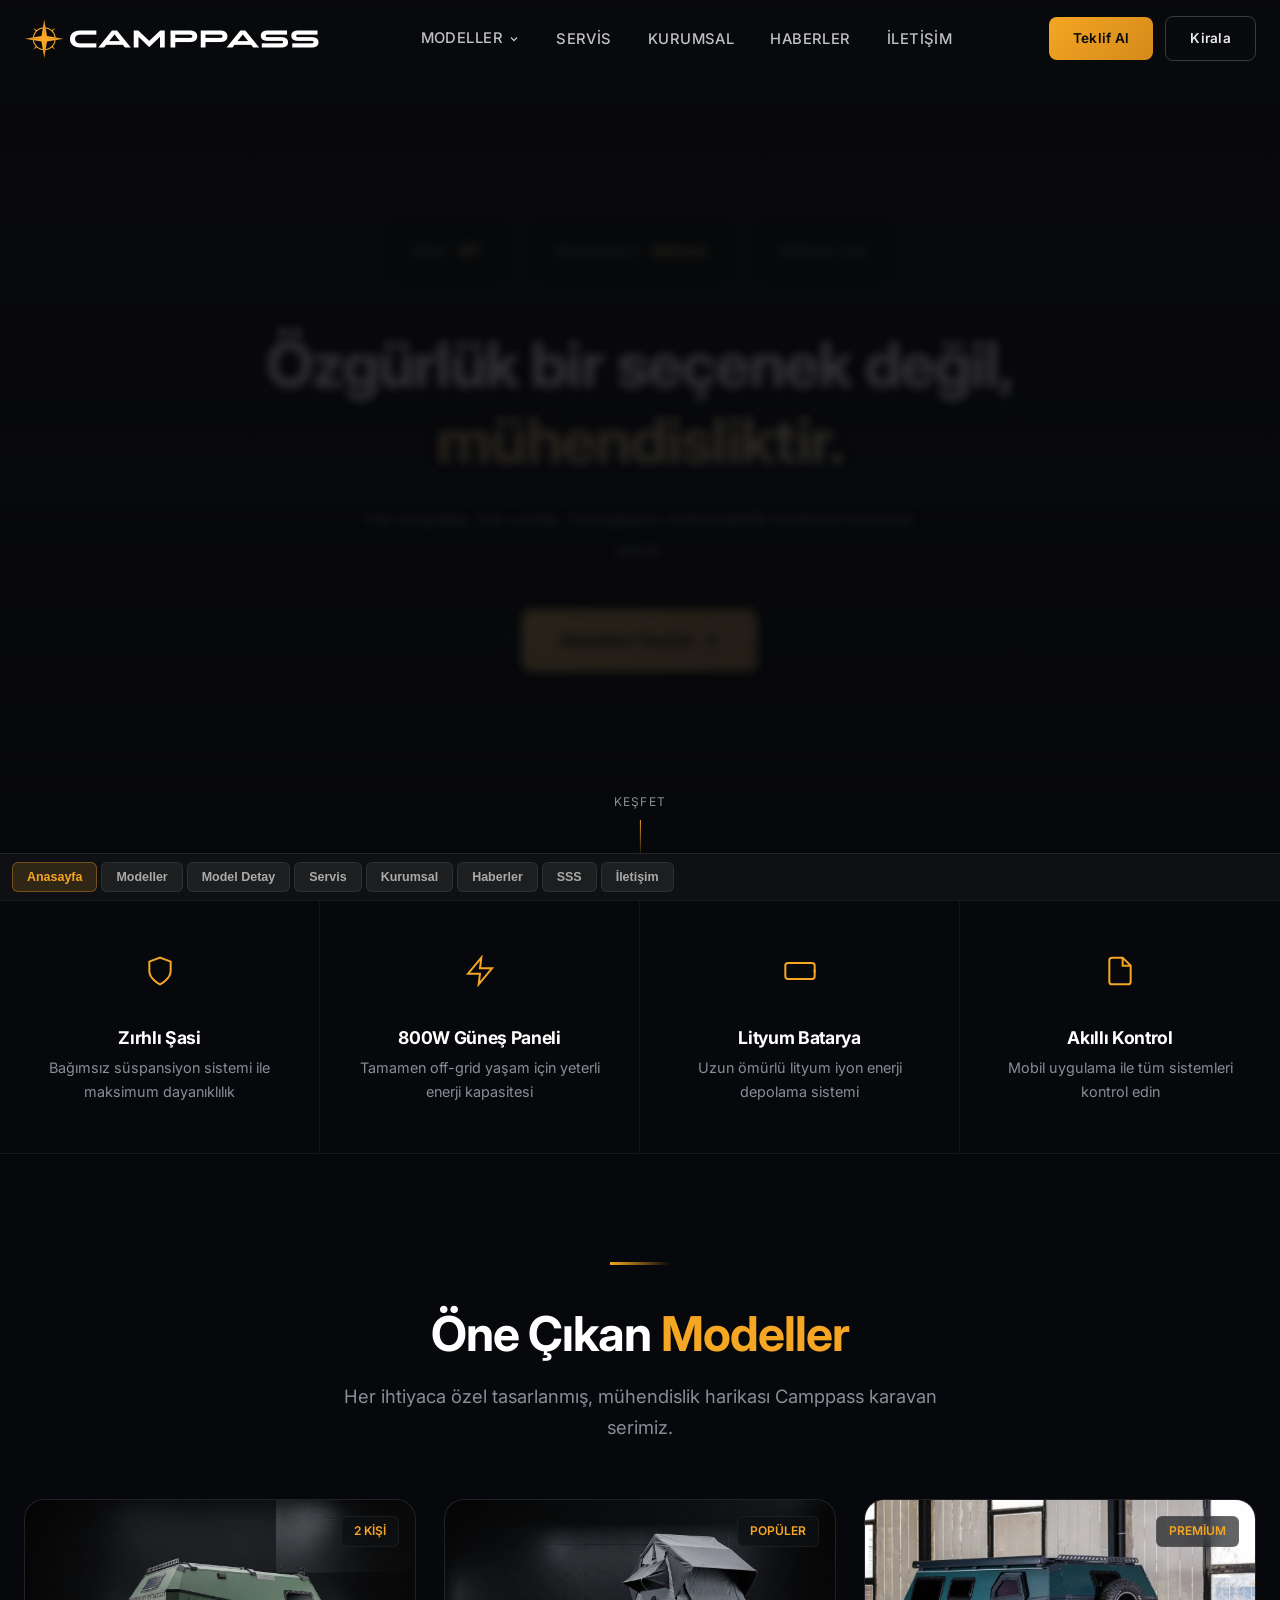
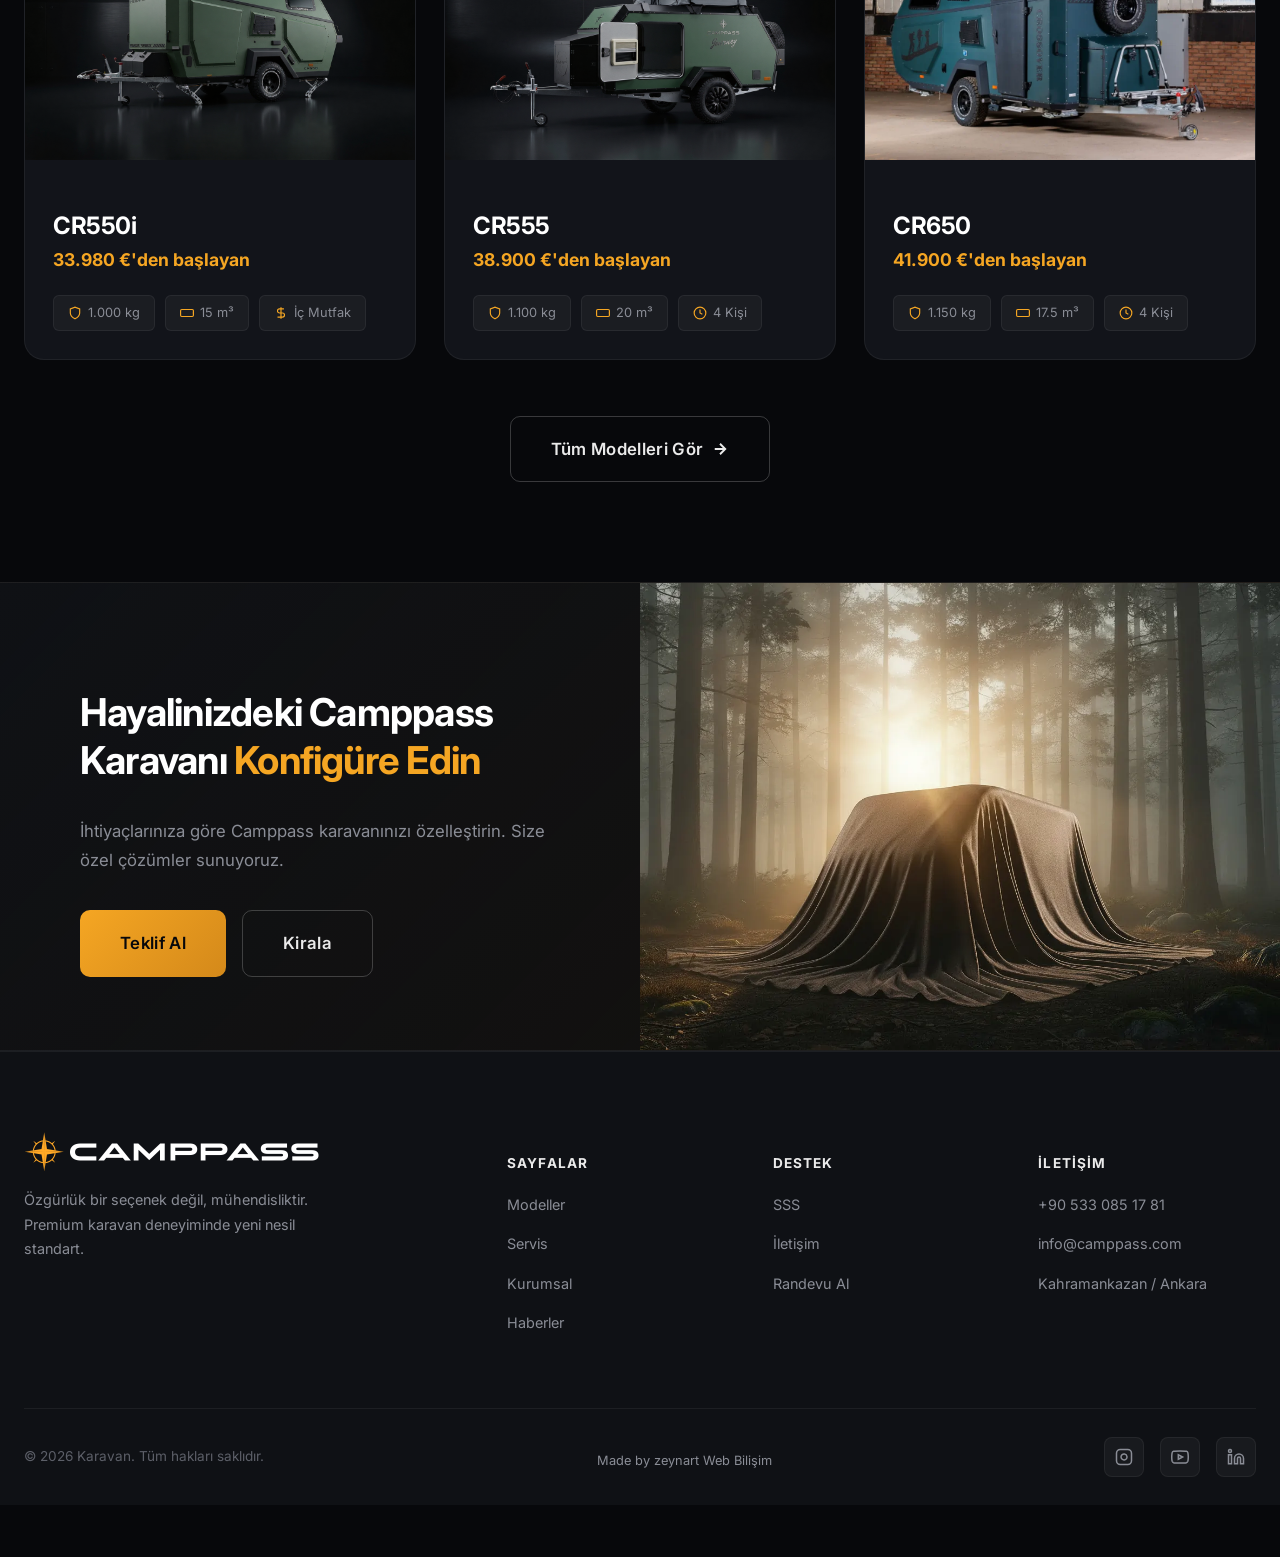
==== commit 2cfb191b: "Update project files and add assets.xml" ====
--- a/theme_camppass/preview.html
+++ b/theme_camppass/preview.html
@@ -1367,6 +1367,7 @@
         </div>
         <div class="cv-footer-bottom">
             <span>&copy; 2026 Karavan. Tüm hakları saklıdır.</span>
+            <span style="display:block; text-align:center; font-size:0.8rem; color:var(--cv-text-muted); margin-top:8px;">Made by zeynart Web Bilişim</span>
             <div class="cv-footer-social">
                 <a href="#" aria-label="Instagram"><svg width="18" height="18" viewBox="0 0 24 24" fill="none" stroke="currentColor" stroke-width="2"><rect x="2" y="2" width="20" height="20" rx="5" ry="5"/><path d="M16 11.37A4 4 0 1 1 12.63 8 4 4 0 0 1 16 11.37z"/><line x1="17.5" y1="6.5" x2="17.51" y2="6.5"/></svg></a>
                 <a href="#" aria-label="YouTube"><svg width="18" height="18" viewBox="0 0 24 24" fill="none" stroke="currentColor" stroke-width="2"><path d="M22.54 6.42a2.78 2.78 0 0 0-1.94-2C18.88 4 12 4 12 4s-6.88 0-8.6.46a2.78 2.78 0 0 0-1.94 2A29.94 29.94 0 0 0 1 12a29.94 29.94 0 0 0 .46 5.58 2.78 2.78 0 0 0 1.94 2C5.12 20 12 20 12 20s6.88 0 8.6-.46a2.78 2.78 0 0 0 1.94-2A29.94 29.94 0 0 0 23 12a29.94 29.94 0 0 0-.46-5.58z"/><polygon points="9.75 15.02 15.5 12 9.75 8.98 9.75 15.02"/></svg></a>
